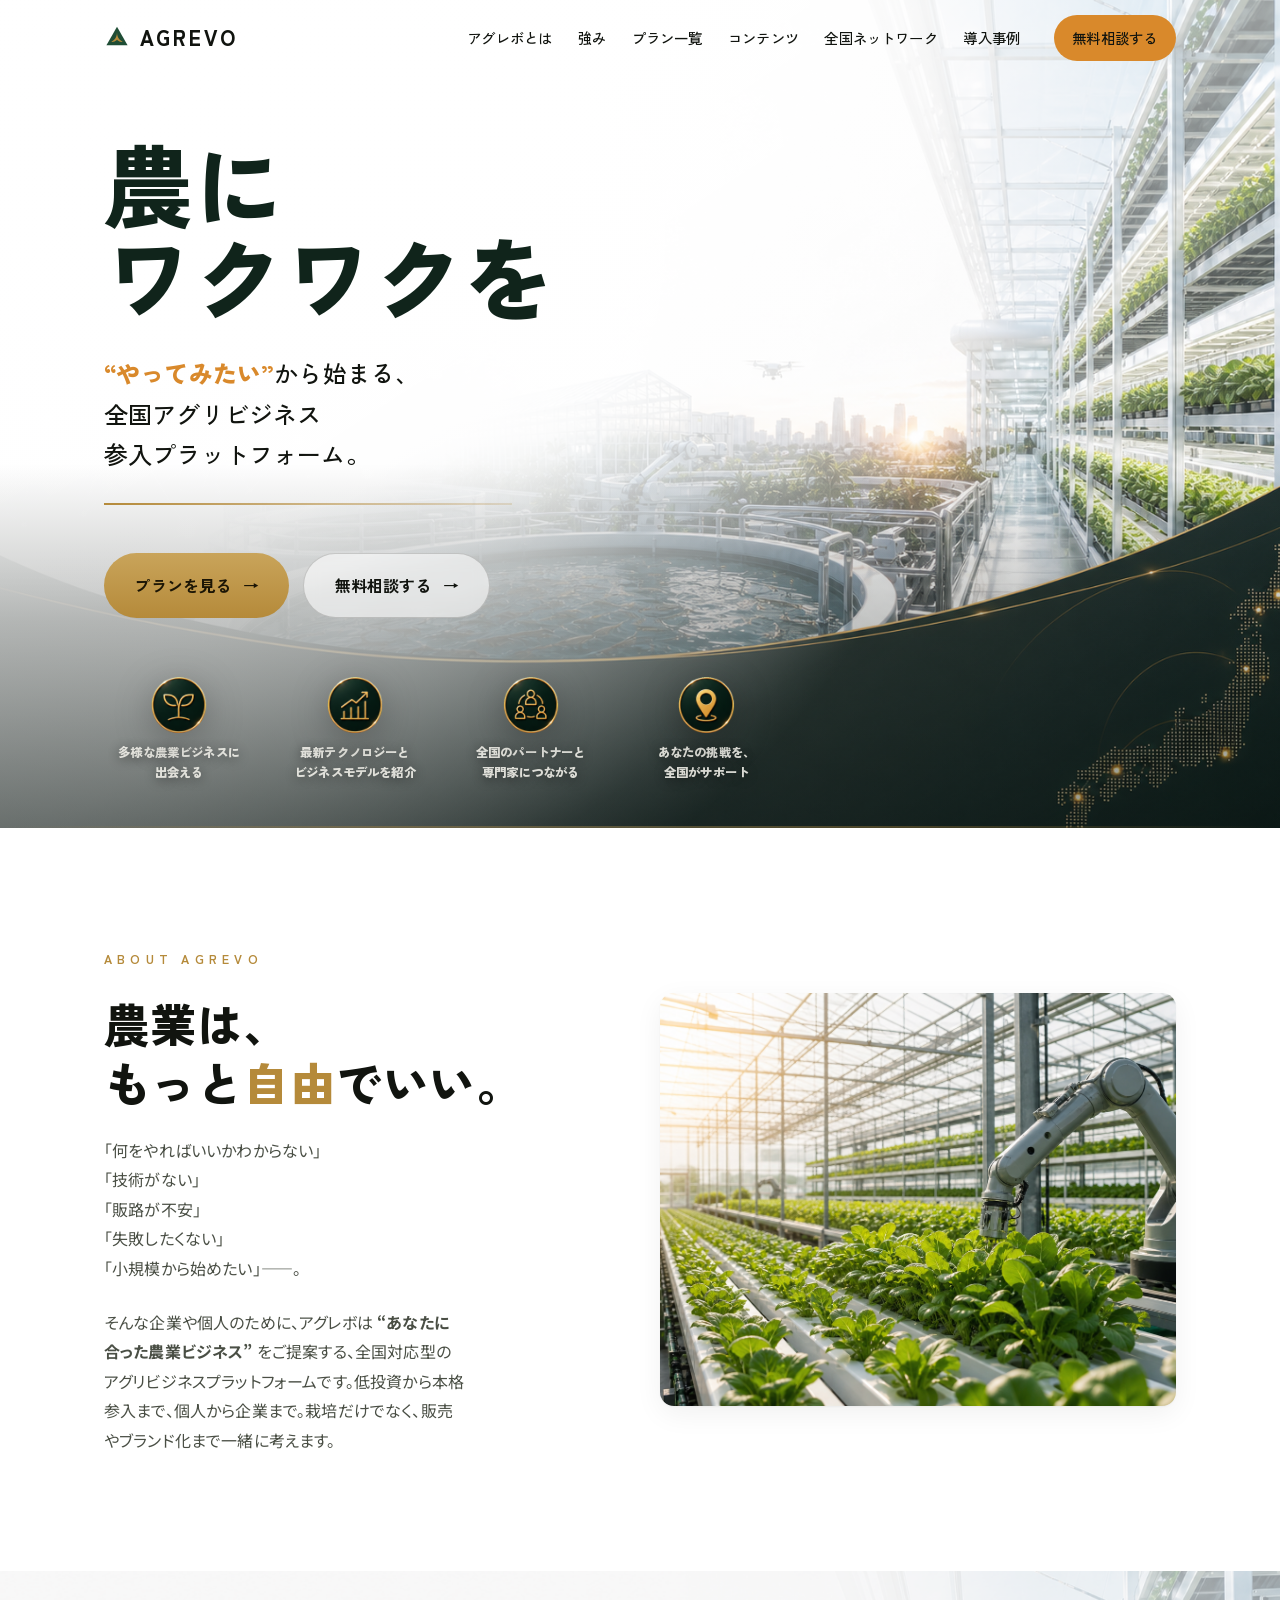
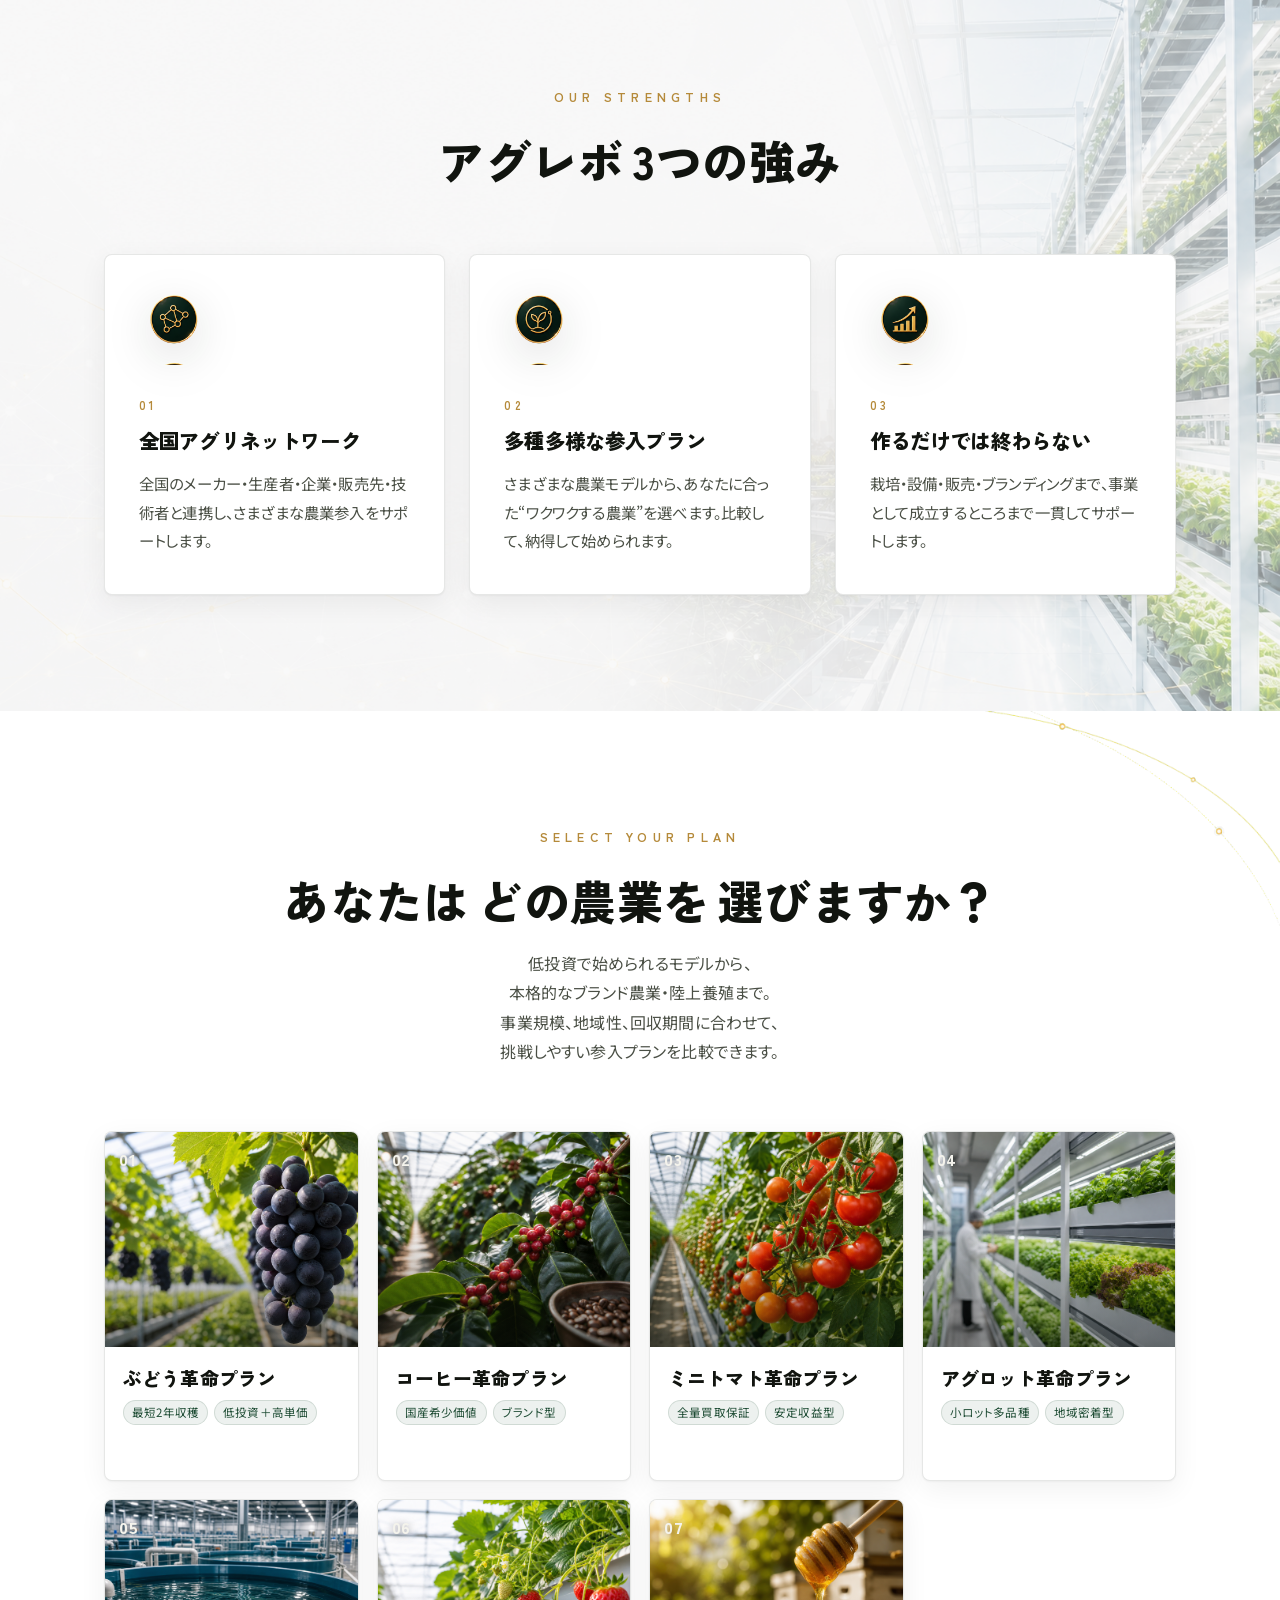
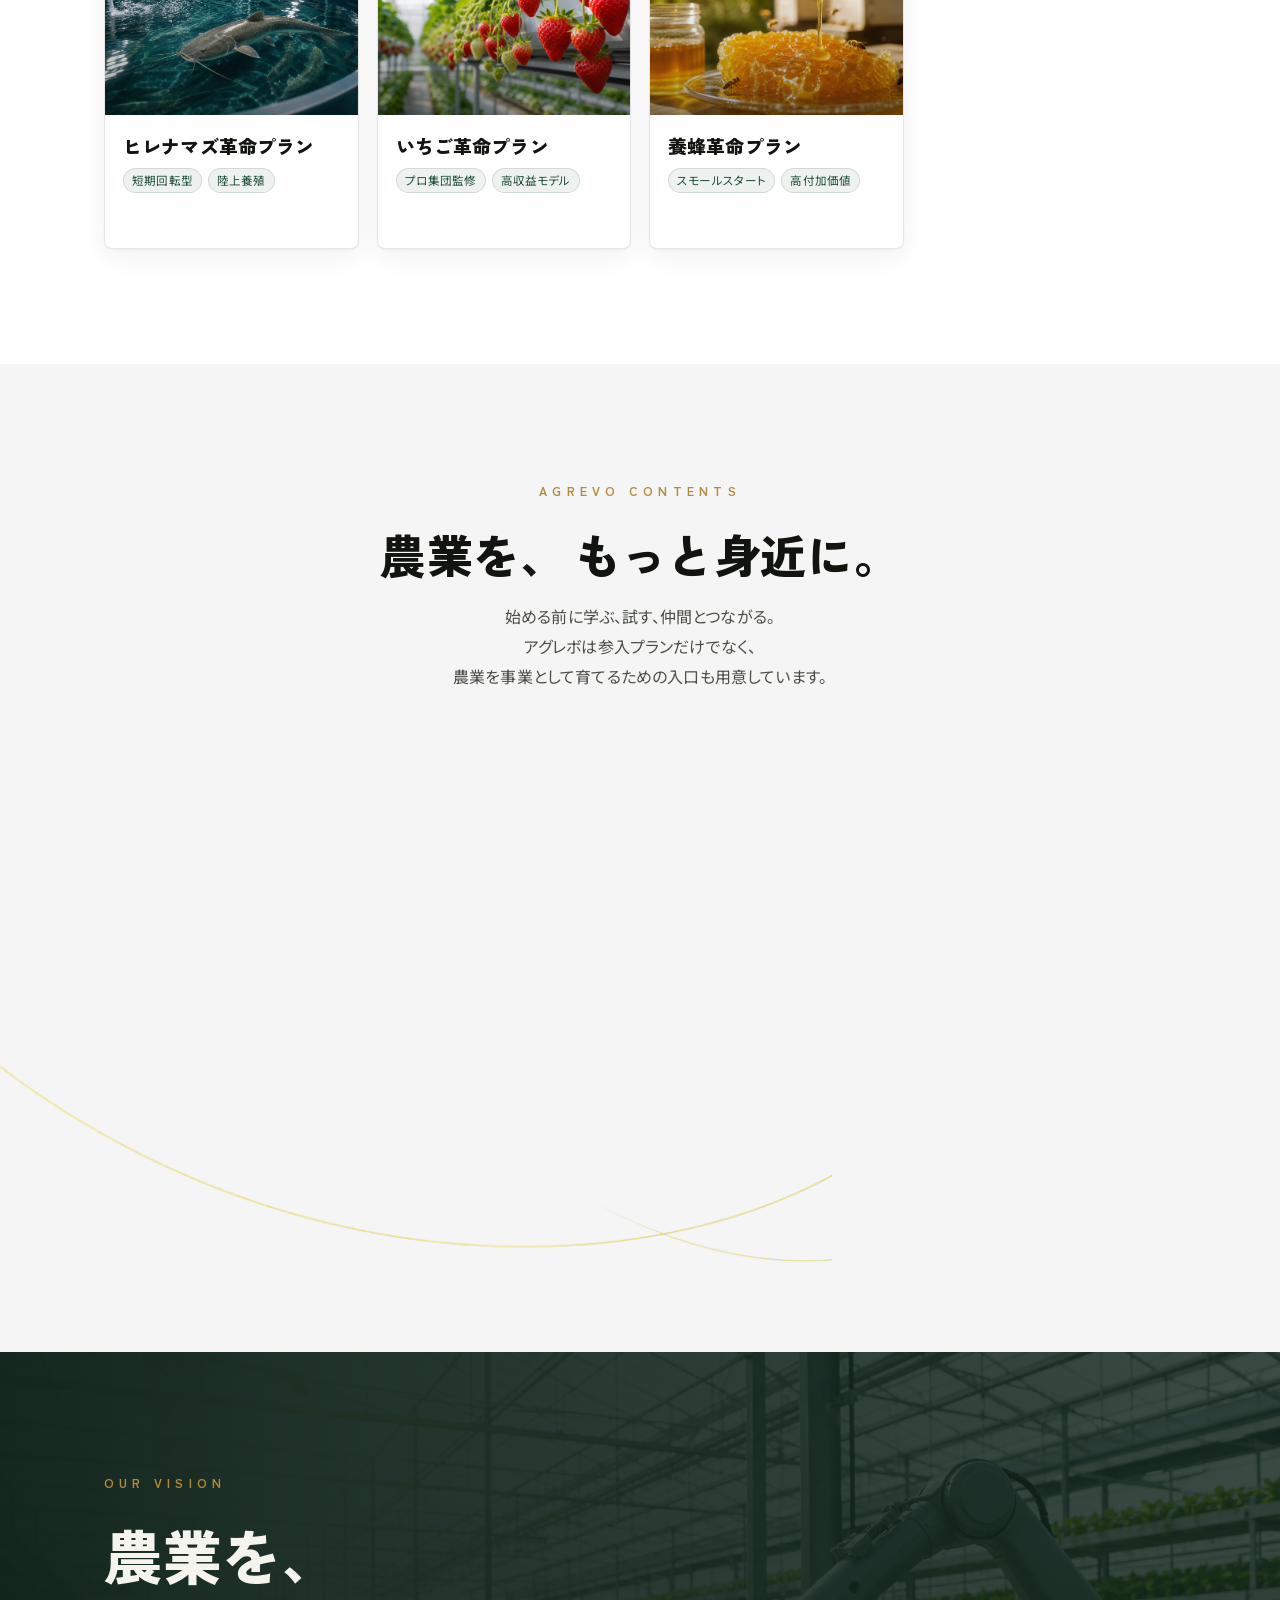
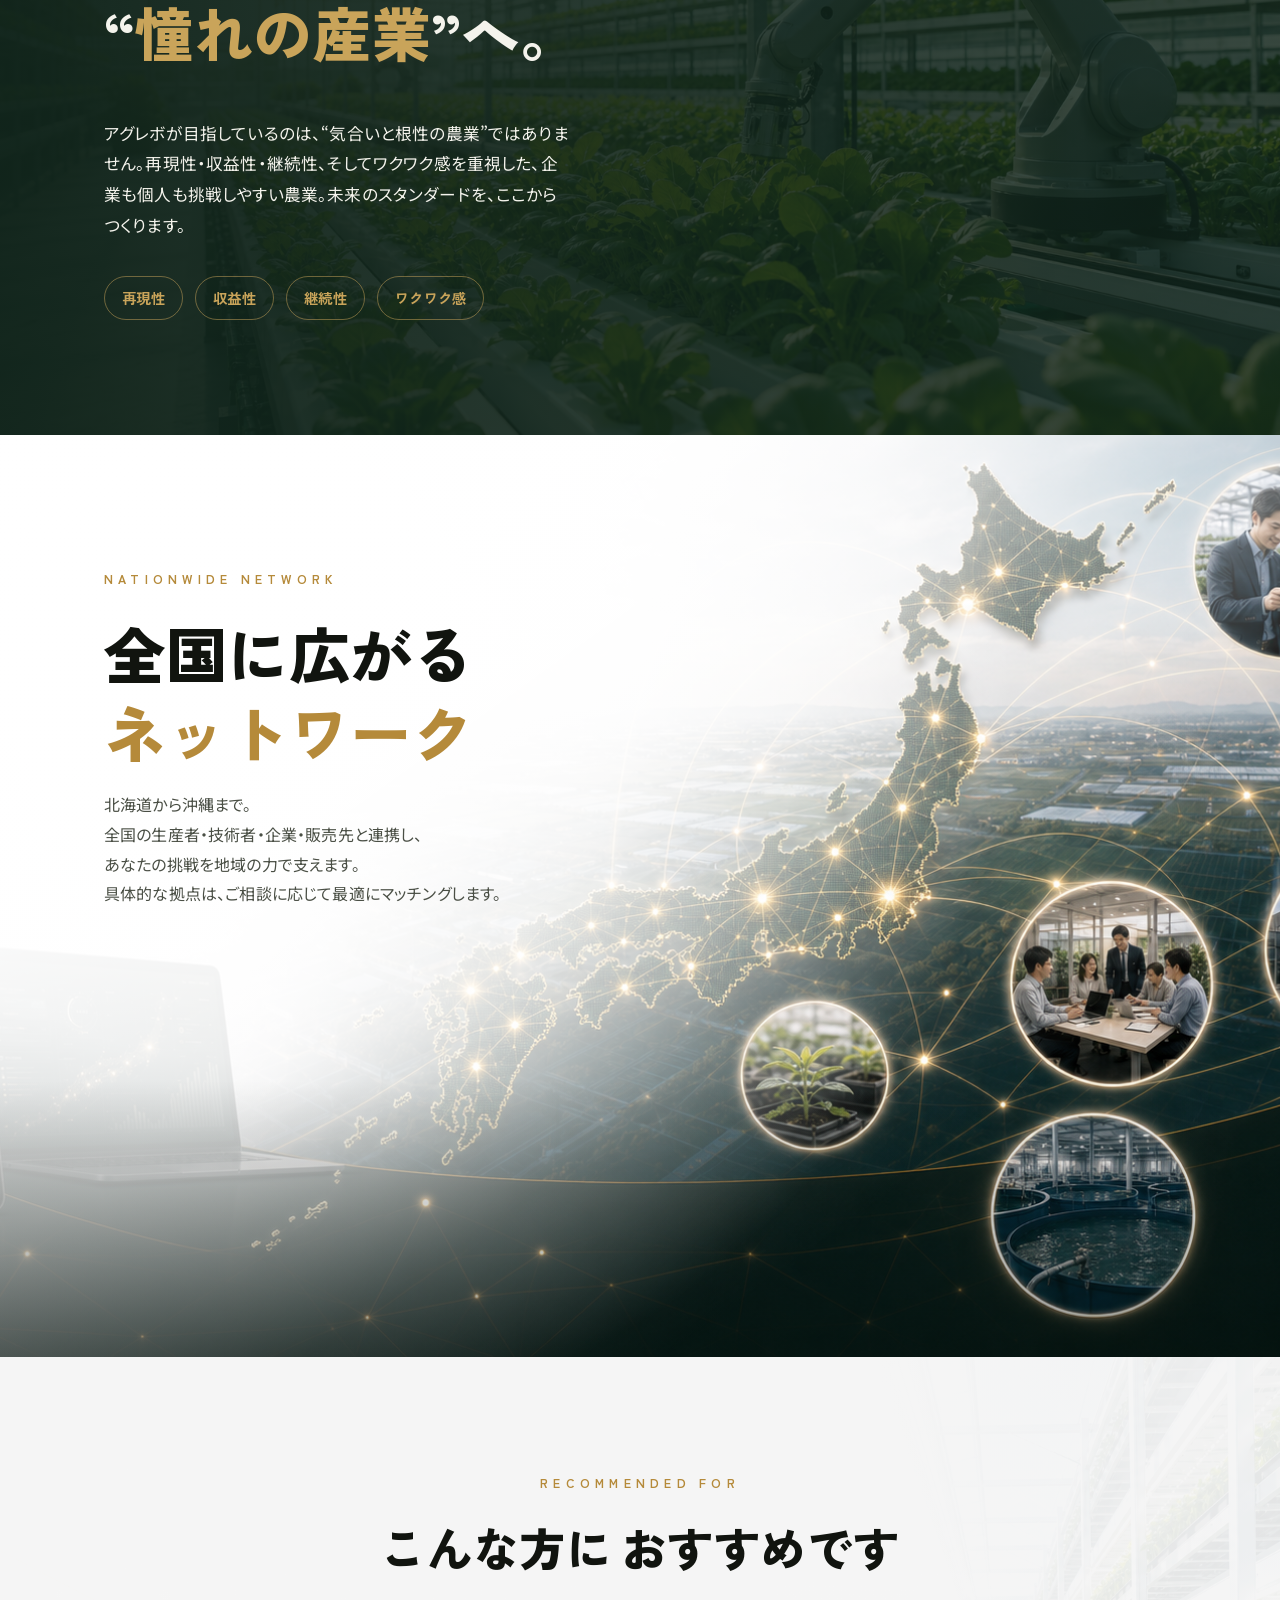
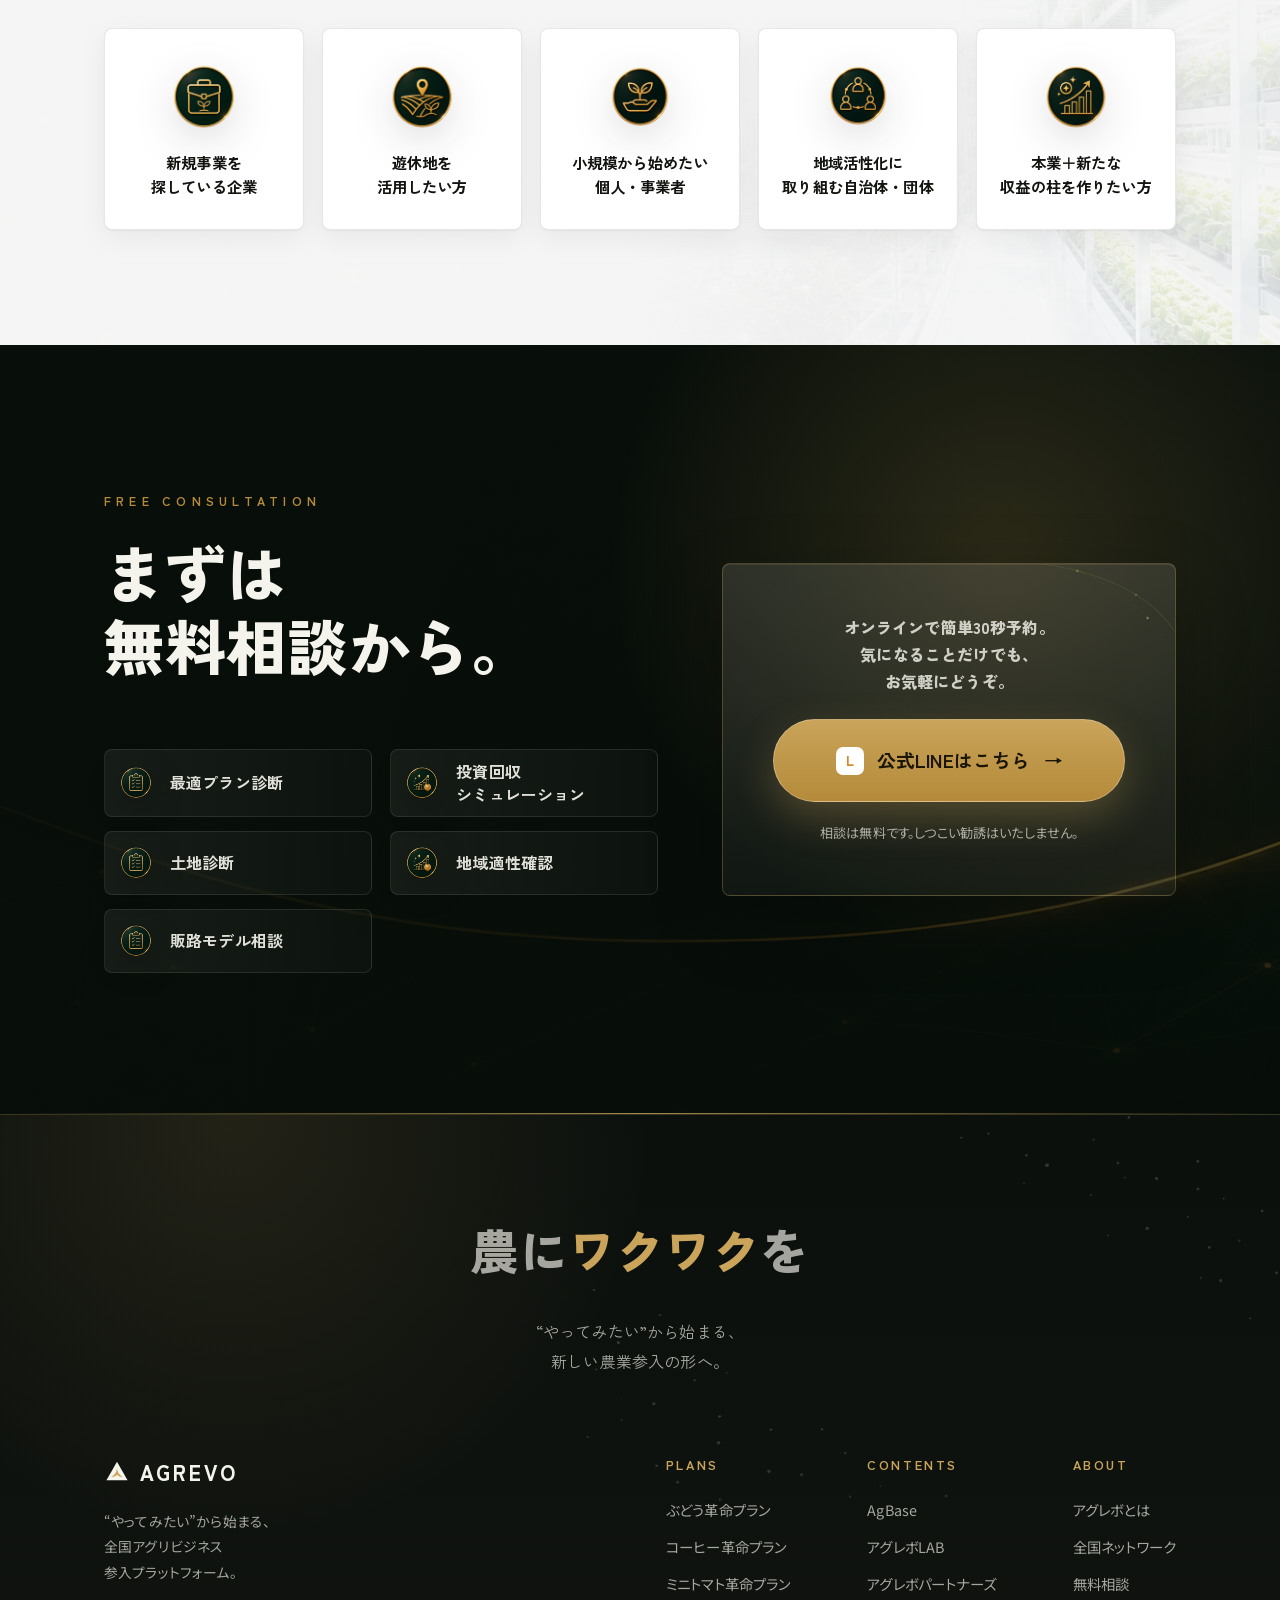
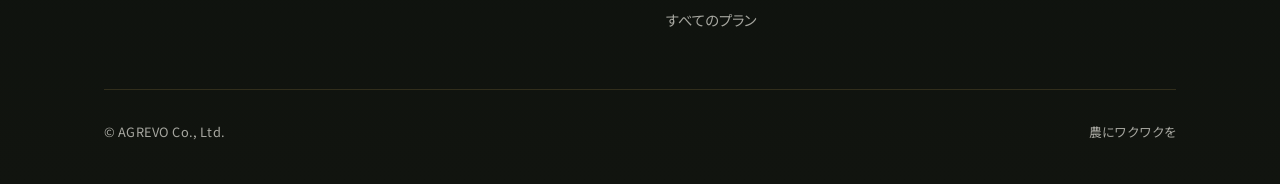
==== index.html @ 75722a87 "Deploy Agrevo portal to GitHub Pages" ====
<!DOCTYPE html>
<html lang="ja">
<head>
<meta charset="UTF-8" />
<meta name="viewport" content="width=device-width, initial-scale=1.0" />
<title>AGREVO ｜ 農にワクワクを — 全国アグリビジネス参入プラットフォーム</title>
<meta name="description" content="“やってみたい”から始まる、全国アグリビジネス参入プラットフォーム。低投資から本格参入まで、あなたに合った農業ビジネスを比較・相談できます。" />
<link rel="preconnect" href="https://fonts.googleapis.com" />
<link rel="preconnect" href="https://fonts.gstatic.com" crossorigin />
<link href="https://fonts.googleapis.com/css2?family=Noto+Sans+JP:wght@400;500;700;900&family=Zen+Kaku+Gothic+New:wght@400;500;700;900&display=swap" rel="stylesheet" />
<link rel="stylesheet" href="styles.css" />
</head>
<body>

<!-- ============ HEADER ============ -->
<header class="header on-hero" id="header">
  <div class="header__inner">
    <a class="logo" href="#top" aria-label="AGREVO ホーム">
      <svg class="logo__mark" viewBox="0 0 32 32" fill="none" aria-hidden="true">
        <path d="M16 2 L29 25 H3 Z" fill="#1F4D35"/>
        <path d="M16 9 C16 16 12 19 9 21 C13 21 16 18 16 18 C16 18 19 21 23 21 C20 19 16 16 16 9Z" fill="#B58A3A"/>
      </svg>
      <span class="logo__txt">AGREVO</span>
    </a>
    <nav class="nav" id="nav">
      <a href="#about">アグレボとは</a>
      <a href="#strengths">強み</a>
      <a href="#services">プラン一覧</a>
      <a href="#contents">コンテンツ</a>
      <a href="#network">全国ネットワーク</a>
      <a href="#recommend">導入事例</a>
      <a class="btn btn--orange btn--sm header__cta" href="#cta">無料相談する</a>
    </nav>
    <button class="nav-toggle" id="navToggle" aria-label="メニュー">
      <span></span><span></span><span></span>
    </button>
  </div>
</header>

<main id="top">

<!-- ============ HERO ============ -->
<section class="hero" data-screen-label="Hero">
  <div class="hero__bg">
    <img src="assets/hero-premium-bg-v1.png" alt="未来の農業プラットフォーム" />
  </div>
  <div class="hero__inner">
    <div class="hero__content">
      <h1>農に<br /><span class="gold">ワクワク</span>を</h1>
      <p class="hero__lead"><span class="em">“やってみたい”</span>から始まる、<br /><span class="nowrap">全国アグリビジネス</span><br /><span class="nowrap">参入プラットフォーム。</span></p>
      <div class="hero__cta">
        <a class="btn btn--gold" href="#services">プランを見る <span class="arr">→</span></a>
        <a class="btn btn--ghost-light" href="#cta">無料相談する <span class="arr">→</span></a>
      </div>
    </div>
  </div>
  <div class="hero__features" aria-label="アグレボの特徴">
    <div class="hero-feature">
      <img class="hero-feature__icon" src="assets/hero-leaf-business.png" alt="" aria-hidden="true" />
      <span><span class="nowrap">多様な農業ビジネスに</span><br />出会える</span>
    </div>
    <div class="hero-feature">
      <img class="hero-feature__icon" src="assets/hero-tech-growth.png" alt="" aria-hidden="true" />
      <span><span class="nowrap">最新テクノロジーと</span><br /><span class="nowrap">ビジネスモデルを紹介</span></span>
    </div>
    <div class="hero-feature">
      <img class="hero-feature__icon" src="assets/hero-partner-network.png" alt="" aria-hidden="true" />
      <span><span class="nowrap">全国のパートナーと</span><br />専門家につながる</span>
    </div>
    <div class="hero-feature">
      <img class="hero-feature__icon" src="assets/hero-map-support.png" alt="" aria-hidden="true" />
      <span><span class="nowrap">あなたの挑戦を、</span><br />全国がサポート</span>
    </div>
  </div>
  <div class="hero__scroll"><span>SCROLL</span><span class="dot"></span></div>
  <div class="hero__rule"></div>
</section>

<!-- ============ ABOUT ============ -->
<section class="section about" id="about" data-screen-label="About">
  <div class="wrap about__grid">
    <div class="about__copy reveal">
      <span class="eyebrow">ABOUT AGREVO</span>
      <h2 class="section-title">農業は、<br /><span class="nowrap">もっと<span class="gold">自由</span>でいい。</span></h2>
      <p>「何をやればいいかわからない」<br />「技術がない」<br />「販路が不安」<br />「失敗したくない」<br />「小規模から始めたい」——。</p>
      <p>そんな企業や個人のために、アグレボは <strong>“あなたに合った農業ビジネス”</strong> をご提案する、全国対応型のアグリビジネスプラットフォームです。低投資から本格参入まで、個人から企業まで。栽培だけでなく、販売やブランド化まで一緒に考えます。</p>
    </div>
    <div class="about__media reveal">
      <img src="assets/about-smart-farm.png" alt="スマート農業の現場" />
    </div>
  </div>
</section>

<!-- ============ STRENGTHS ============ -->
<section class="section strengths" id="strengths" data-screen-label="Strengths">
  <div class="wrap">
    <span class="eyebrow eyebrow--center">OUR STRENGTHS</span>
    <h2 class="section-title section-title--center"><span class="nowrap">アグレボ</span><span class="nowrap">3つの強み</span></h2>
    <div class="cards-3">
      <article class="scard reveal">
        <img class="scard__icon" src="assets/strength-network.png" alt="" aria-hidden="true" />
        <span class="scard__num">01</span>
        <h3>全国アグリネットワーク</h3>
        <p>全国のメーカー・生産者・企業・販売先・技術者と連携し、さまざまな農業参入をサポートします。</p>
      </article>
      <article class="scard reveal">
        <img class="scard__icon" src="assets/strength-plan-selection.png" alt="" aria-hidden="true" />
        <span class="scard__num">02</span>
        <h3>多種多様な参入プラン</h3>
        <p>さまざまな農業モデルから、あなたに合った“ワクワクする農業”を選べます。比較して、納得して始められます。</p>
      </article>
      <article class="scard reveal">
        <img class="scard__icon" src="assets/strength-growth-support.png" alt="" aria-hidden="true" />
        <span class="scard__num">03</span>
        <h3>作るだけでは終わらない</h3>
        <p>栽培・設備・販売・ブランディングまで、事業として成立するところまで一貫してサポートします。</p>
      </article>
    </div>
  </div>
</section>

<!-- ============ SERVICES ============ -->
<section class="section services" id="services" data-screen-label="Services">
  <div class="wrap">
    <div class="services__head">
      <span class="eyebrow eyebrow--center">SELECT YOUR PLAN</span>
      <h2 class="section-title section-title--center"><span class="nowrap">あなたは</span><span class="nowrap">どの農業を</span><span class="nowrap">選びますか？</span></h2>
      <p class="section-lead section-lead--center">低投資で始められるモデルから、<br class="pc-br" />本格的なブランド農業・陸上養殖まで。<br />事業規模、地域性、回収期間に合わせて、<br class="pc-br" />挑戦しやすい参入プランを比較できます。</p>
    </div>
    <div class="svc-rail" id="svcRail">
      <article class="svc reveal">
        <div class="svc__media"><span class="svc__no">01</span><img src="assets/service-grape.png" alt="ぶどう革命プラン" /></div>
        <div class="svc__body">
          <h3 class="svc__title">ぶどう革命プラン</h3>
          <div class="svc__tags"><span class="svc__tag">最短2年収穫</span><span class="svc__tag">低投資＋高単価</span></div>
          <span class="svc__more">詳しくはこちら →</span>
        </div>
      </article>
      <article class="svc reveal">
        <div class="svc__media"><span class="svc__no">02</span><img src="assets/service-coffee.png" alt="コーヒー革命プラン" /></div>
        <div class="svc__body">
          <h3 class="svc__title">コーヒー革命プラン</h3>
          <div class="svc__tags"><span class="svc__tag">国産希少価値</span><span class="svc__tag">ブランド型</span></div>
          <span class="svc__more">詳しくはこちら →</span>
        </div>
      </article>
      <article class="svc reveal">
        <div class="svc__media"><span class="svc__no">03</span><img src="assets/service-mini-tomato.png" alt="ミニトマト革命プラン" /></div>
        <div class="svc__body">
          <h3 class="svc__title">ミニトマト革命プラン</h3>
          <div class="svc__tags"><span class="svc__tag">全量買取保証</span><span class="svc__tag">安定収益型</span></div>
          <span class="svc__more">詳しくはこちら →</span>
        </div>
      </article>
      <article class="svc reveal">
        <div class="svc__media"><span class="svc__no">04</span><img src="assets/service-aglot.png" alt="アグロット革命プラン" /></div>
        <div class="svc__body">
          <h3 class="svc__title">アグロット革命プラン</h3>
          <div class="svc__tags"><span class="svc__tag">小ロット多品種</span><span class="svc__tag">地域密着型</span></div>
          <span class="svc__more">詳しくはこちら →</span>
        </div>
      </article>
      <article class="svc reveal">
        <div class="svc__media"><span class="svc__no">05</span><img src="assets/service-hirenamazu.png" alt="ヒレナマズ革命プラン" /></div>
        <div class="svc__body">
          <h3 class="svc__title">ヒレナマズ革命プラン</h3>
          <div class="svc__tags"><span class="svc__tag">短期回転型</span><span class="svc__tag">陸上養殖</span></div>
          <span class="svc__more">詳しくはこちら →</span>
        </div>
      </article>
      <article class="svc reveal">
        <div class="svc__media"><span class="svc__no">06</span><img src="assets/service-strawberry.png" alt="いちご革命プラン" /></div>
        <div class="svc__body">
          <h3 class="svc__title">いちご革命プラン</h3>
          <div class="svc__tags"><span class="svc__tag">プロ集団監修</span><span class="svc__tag">高収益モデル</span></div>
          <span class="svc__more">詳しくはこちら →</span>
        </div>
      </article>
      <article class="svc reveal">
        <div class="svc__media"><span class="svc__no">07</span><img src="assets/service-honey.png" alt="養蜂革命プラン" /></div>
        <div class="svc__body">
          <h3 class="svc__title">養蜂革命プラン</h3>
          <div class="svc__tags"><span class="svc__tag">スモールスタート</span><span class="svc__tag">高付加価値</span></div>
          <span class="svc__more">詳しくはこちら →</span>
        </div>
      </article>
    </div>
  </div>
</section>

<!-- ============ CONTENTS ============ -->
<section class="section contents" id="contents" data-screen-label="Contents">
  <div class="wrap">
    <span class="eyebrow eyebrow--center">AGREVO CONTENTS</span>
    <h2 class="section-title section-title--center"><span class="nowrap">農業を、</span><span class="nowrap">もっと身近に。</span></h2>
    <p class="section-lead section-lead--center">始める前に学ぶ、試す、仲間とつながる。<br />アグレボは参入プランだけでなく、<br class="pc-br" />農業を事業として育てるための入口も用意しています。</p>
    <div class="cards-3 contents__grid">
      <article class="ccard reveal">
        <div class="ccard__media"><img src="assets/content-agbase.png" alt="AgBase" /></div>
        <div class="ccard__body">
          <span class="ccard__name">AgBase</span>
          <span class="ccard__copy">「ちょうどいいプロ仕様」</span>
          <p>家庭菜園〜セミプロまで。今までになかった、暮らしになじむミニハウスシリーズです。</p>
          <a class="ccard__more" href="#">詳しく見る <span class="arr">→</span></a>
        </div>
      </article>
      <article class="ccard reveal">
        <div class="ccard__media"><img src="assets/content-lab.png" alt="アグレボLAB" /></div>
        <div class="ccard__body">
          <span class="ccard__name">アグレボLAB</span>
          <span class="ccard__copy">「一人で始めない農業へ。」</span>
          <p>経営者・農家・異業種がつながる、全国型のアグリコミュニティ。学び合い、共に挑戦します。</p>
          <a class="ccard__more" href="#">詳しく見る <span class="arr">→</span></a>
        </div>
      </article>
      <article class="ccard reveal">
        <div class="ccard__media"><img src="assets/content-partners.png" alt="アグレボパートナーズ" /></div>
        <div class="ccard__body">
          <span class="ccard__name">アグレボパートナーズ</span>
          <span class="ccard__copy">「農業の未来を、<br />一緒に創る仲間募集。」</span>
          <p>思想に共感し、共創する企業・メーカー・資材業者のパートナーネットワーク。</p>
          <a class="ccard__more" href="#">詳しく見る <span class="arr">→</span></a>
        </div>
      </article>
    </div>
  </div>
</section>

<!-- ============ VISION ============ -->
<section class="section vision" id="vision" data-screen-label="Vision">
  <div class="vision__bg"><img src="assets/about-smart-farm.png" alt="" aria-hidden="true" /></div>
<div class="wrap vision__inner">
    <span class="eyebrow">OUR VISION</span>
    <h2 class="vision__title">農業を、<br /><span class="nowrap">“<span class="gold">憧れの産業</span>”へ。</span></h2>
    <p class="vision__body">アグレボが目指しているのは、“気合いと根性の農業”ではありません。再現性・収益性・継続性、そしてワクワク感を重視した、企業も個人も挑戦しやすい農業。未来のスタンダードを、ここからつくります。</p>
    <div class="vision__pills">
      <span class="vision__pill">再現性</span>
      <span class="vision__pill">収益性</span>
      <span class="vision__pill">継続性</span>
      <span class="vision__pill">ワクワク感</span>
    </div>
  </div>
</section>

<!-- ============ NETWORK ============ -->
<section class="section network" id="network" data-screen-label="Network">
  <div class="network__fullbg">
    <img src="assets/network-full-bleed-bg-v1.png" alt="" aria-hidden="true" />
  </div>
  <div class="wrap">
    <div class="network__head reveal">
      <span class="eyebrow">NATIONWIDE NETWORK</span>
      <h2 class="section-title">全国に広がる<br /><span class="gold">ネットワーク</span></h2>
      <p>北海道から沖縄まで。<br />全国の生産者・技術者・企業・販売先と連携し、<br />あなたの挑戦を地域の力で支えます。<br />具体的な拠点は、ご相談に応じて最適にマッチングします。</p>
    </div>
  </div>
</section>

<!-- ============ RECOMMENDED FOR ============ -->
<section class="section recommend" id="recommend" data-screen-label="Recommend">
  <div class="wrap">
    <span class="eyebrow eyebrow--center">RECOMMENDED FOR</span>
    <h2 class="section-title section-title--center"><span class="nowrap">こんな方に</span><span class="nowrap">おすすめです</span></h2>
    <div class="rec-grid">
      <article class="rcard reveal">
        <img class="rcard__ic" src="assets/recommend-new-business.png" alt="" aria-hidden="true" />
        <p>新規事業を<br />探している企業</p>
      </article>
      <article class="rcard reveal">
        <img class="rcard__ic" src="assets/recommend-land-use.png" alt="" aria-hidden="true" />
        <p>遊休地を<br />活用したい方</p>
      </article>
      <article class="rcard reveal">
        <img class="rcard__ic" src="assets/recommend-small-start.png" alt="" aria-hidden="true" />
        <p>小規模から始めたい<br />個人・事業者</p>
      </article>
      <article class="rcard reveal">
        <img class="rcard__ic" src="assets/recommend-regional-community.png" alt="" aria-hidden="true" />
        <p>地域活性化に<br /><span class="nowrap">取り組む自治体・団体</span></p>
      </article>
      <article class="rcard reveal">
        <img class="rcard__ic" src="assets/recommend-revenue-pillar.png" alt="" aria-hidden="true" />
        <p>本業＋新たな<br /><span class="nowrap">収益の柱を作りたい方</span></p>
      </article>
    </div>
  </div>
</section>

<!-- ============ FINAL CTA ============ -->
<section class="section cta" id="cta" data-screen-label="CTA">
  <div class="cta__bg"><img src="assets/dark-network-bg.png" alt="" aria-hidden="true" /></div>
  <div class="wrap cta__inner">
    <div class="reveal">
      <span class="eyebrow">FREE CONSULTATION</span>
      <h2 class="cta__title">まずは<br /><span class="nowrap">無料相談から。</span></h2>
      <ul class="cta__list">
        <li><img class="cta__icon" src="assets/cta-plan-diagnosis.png" alt="" aria-hidden="true" />最適プラン診断</li>
        <li><img class="cta__icon" src="assets/cta-roi-simulation.png" alt="" aria-hidden="true" /><span>投資回収<br /><span class="nowrap">シミュレーション</span></span></li>
        <li><img class="cta__icon" src="assets/cta-plan-diagnosis.png" alt="" aria-hidden="true" />土地診断</li>
        <li><img class="cta__icon" src="assets/cta-roi-simulation.png" alt="" aria-hidden="true" />地域適性確認</li>
        <li><img class="cta__icon" src="assets/cta-plan-diagnosis.png" alt="" aria-hidden="true" />販路モデル相談</li>
      </ul>
    </div>
    <div class="cta__panel reveal">
      <p class="kicker">オンラインで<br class="sp-br" />簡単30秒予約。<br />気になることだけでも、<br />お気軽にどうぞ。</p>
      <a class="btn btn--gold line-btn" href="#"><span class="line-ic">L</span>公式LINEはこちら <span class="arr">→</span></a>
      <p class="cta__note">相談は無料です。しつこい勧誘はいたしません。</p>
    </div>
  </div>
</section>

</main>

<!-- ============ FOOTER ============ -->
<footer class="footer" data-screen-label="Footer">
  <div class="wrap">
    <div class="footer__msg">
      <p class="lg">農に<span class="gold">ワクワク</span>を</p>
      <p>“やってみたい”から始まる、<br />新しい農業参入の形へ。</p>
    </div>
    <div class="footer__grid">
      <div class="footer__brand">
        <a class="logo" href="#top">
          <svg class="logo__mark" viewBox="0 0 32 32" fill="none" aria-hidden="true">
            <path d="M16 2 L29 25 H3 Z" fill="#1F4D35"/>
            <path d="M16 9 C16 16 12 19 9 21 C13 21 16 18 16 18 C16 18 19 21 23 21 C20 19 16 16 16 9Z" fill="#B58A3A"/>
          </svg>
          <span class="logo__txt">AGREVO</span>
        </a>
        <p>“やってみたい”から始まる、<br />全国アグリビジネス<br />参入プラットフォーム。</p>
      </div>
      <div class="footer__cols">
        <div class="fcol">
          <h4>PLANS</h4>
          <a href="#services">ぶどう革命プラン</a>
          <a href="#services">コーヒー革命プラン</a>
          <a href="#services">ミニトマト革命プラン</a>
          <a href="#services">すべてのプラン</a>
        </div>
        <div class="fcol">
          <h4>CONTENTS</h4>
          <a href="#contents">AgBase</a>
          <a href="#contents">アグレボLAB</a>
          <a href="#contents">アグレボパートナーズ</a>
        </div>
        <div class="fcol">
          <h4>ABOUT</h4>
          <a href="#about">アグレボとは</a>
          <a href="#network">全国ネットワーク</a>
          <a href="#cta">無料相談</a>
        </div>
      </div>
    </div>
    <div class="footer__bottom">
      <span>© AGREVO Co., Ltd.</span>
      <span>農にワクワクを</span>
    </div>
  </div>
</footer>

<script>
  // Header state: solid on scroll, transparent over hero
  const header = document.getElementById('header');
  const hero = document.querySelector('.hero');
  const onScroll = () => {
    const scrolled = window.scrollY > 24;
    header.classList.toggle('scrolled', scrolled);
    const heroBottom = hero.offsetHeight - 90;
    header.classList.toggle('on-hero', window.scrollY < heroBottom);
  };
  window.addEventListener('scroll', onScroll, { passive: true });
  onScroll();

  // Mobile nav
  const toggle = document.getElementById('navToggle');
  const nav = document.getElementById('nav');
  toggle.addEventListener('click', () => {
    const open = nav.classList.toggle('open');
    toggle.classList.toggle('open', open);
  });
  nav.querySelectorAll('a').forEach(a => a.addEventListener('click', () => {
    nav.classList.remove('open'); toggle.classList.remove('open');
  }));

  // Scroll reveal
  const io = new IntersectionObserver((entries) => {
    entries.forEach((e, i) => {
      if (e.isIntersecting) { e.target.classList.add('in'); io.unobserve(e.target); }
    });
  }, { threshold: 0.12, rootMargin: '0px 0px -40px 0px' });
  document.querySelectorAll('.reveal').forEach((el, i) => {
    el.style.transitionDelay = (Math.min(i % 5, 4) * 0.07) + 's';
    io.observe(el);
  });
</script>
</body>
</html>
---- styles.css ----
/* =========================================================
   AGREVO PORTAL — Design System
   Parent design for 7 service LPs.
   Tokens are CSS variables so child LPs can re-theme.
   ========================================================= */

:root {
  /* --- Base palette --- */
  --warm-white: #FFFFFF;
  --warm-white-2: #F5F5F5;
  --near-black: #11140F;
  --deep-green: #10241B;
  --forest-green: #1F4D35;
  --gold: #B58A3A;
  --gold-soft: #C9A45A;
  --orange: #D9892B;

  /* --- Semantic --- */
  --bg: var(--warm-white);
  --bg-alt: var(--warm-white-2);
  --ink: var(--near-black);
  --ink-soft: #4A4F45;
  --ink-faint: #7C8175;
  --line: rgba(17, 20, 15, 0.10);
  --line-soft: rgba(17, 20, 15, 0.06);
  --on-dark: #F4F3EC;
  --on-dark-soft: rgba(244, 243, 236, 0.66);

  /* --- Type --- */
  --font-jp: "Zen Kaku Gothic New", "Noto Sans JP", system-ui, sans-serif;
  --font-body: "Noto Sans JP", system-ui, sans-serif;
  --font-display: "Zen Kaku Gothic New", "Noto Sans JP", sans-serif;

  /* --- Spacing / shape --- */
  --radius: 8px;
  --radius-lg: 14px;
  --shadow-card: 0 1px 2px rgba(17,20,15,0.04), 0 8px 28px rgba(17,20,15,0.06);
  --shadow-hover: 0 2px 6px rgba(17,20,15,0.08), 0 22px 50px rgba(17,20,15,0.16);
  --maxw: 1200px;
  --gutter: clamp(20px, 5vw, 64px);
  --section-y: clamp(72px, 9vw, 132px);
}

* { box-sizing: border-box; margin: 0; padding: 0; }

html { scroll-behavior: smooth; -webkit-text-size-adjust: 100%; }

body {
  font-family: var(--font-body);
  color: var(--ink);
  background: var(--bg);
  line-height: 1.85;
  font-feature-settings: "palt" 1;
  letter-spacing: 0.01em;
  -webkit-font-smoothing: antialiased;
  overflow-x: hidden;
}

img { display: block; max-width: 100%; }
a { color: inherit; text-decoration: none; }
button { font-family: inherit; cursor: pointer; border: none; background: none; }
.nowrap { display: inline-block; white-space: nowrap; }
.sp-br { display: none; }
.pc-br { display: inline; }

/* --- Layout helpers --- */
.wrap { width: 100%; max-width: var(--maxw); margin: 0 auto; padding: 0 var(--gutter); }
.section { padding-block: var(--section-y); }

.eyebrow {
  font-family: var(--font-display);
  font-size: 0.78rem;
  letter-spacing: 0.42em;
  font-weight: 700;
  color: var(--gold);
  text-transform: uppercase;
  margin-bottom: 1.4rem;
  display: inline-block;
}
.eyebrow--center { display: block; text-align: center; }

.section-title {
  font-family: var(--font-display);
  font-weight: 900;
  letter-spacing: 0.01em;
  line-height: 1.28;
  font-size: clamp(1.9rem, 3.6vw, 3rem);
  text-wrap: balance;
}
.section-title .nowrap + .nowrap { margin-left: .18em; }
.section-title--center { text-align: center; }
.gold { color: var(--gold); }
.section-lead {
  color: var(--ink-soft);
  max-width: 58ch;
  margin-top: 1.15rem;
  font-size: 1rem;
  text-wrap: balance;
}
.section-lead--center {
  margin-inline: auto;
  text-align: center;
}

/* --- Buttons --- */
.btn {
  display: inline-flex;
  align-items: center;
  gap: 0.7em;
  font-family: var(--font-display);
  font-weight: 700;
  font-size: 1rem;
  padding: 1.05em 1.9em;
  border-radius: 999px;
  transition: transform .25s ease, box-shadow .25s ease, background .25s ease;
  white-space: nowrap;
}
.btn .arr { transition: transform .25s ease; }
.btn:hover .arr { transform: translateX(4px); }
.btn--primary { background: var(--deep-green); color: var(--on-dark); }
.btn--primary:hover { background: #16361f; transform: translateY(-2px); box-shadow: 0 14px 30px rgba(16,36,27,.28); }
.btn--gold {
  background: linear-gradient(180deg, var(--gold-soft), var(--gold));
  color: #1b1505;
}
.btn--gold:hover { transform: translateY(-2px); box-shadow: 0 14px 30px rgba(181,138,58,.42); }
.btn--orange { background: var(--orange); color: #fff; }
.btn--orange:hover { transform: translateY(-2px); box-shadow: 0 14px 30px rgba(217,137,43,.42); }
.btn--ghost-dark { border: 1px solid rgba(244,243,236,.3); color: var(--on-dark); }
.btn--ghost-dark:hover { background: rgba(244,243,236,.08); }
.btn--ghost-light { border: 1px solid rgba(17,20,15,.18); color: var(--ink); background: rgba(255,255,255,.58); backdrop-filter: blur(8px); }
.btn--ghost-light:hover { background: #fff; transform: translateY(-2px); box-shadow: 0 14px 30px rgba(17,20,15,.10); }
.btn--sm { padding: .7em 1.3em; font-size: .9rem; }

/* =========================================================
   HEADER
   ========================================================= */
.header {
  position: fixed; inset: 0 0 auto 0; z-index: 100;
  transition: background .3s ease, box-shadow .3s ease, border-color .3s ease;
  border-bottom: 1px solid transparent;
}
.header__inner {
  max-width: var(--maxw); margin: 0 auto; padding: 0 var(--gutter);
  height: 76px; display: flex; align-items: center; justify-content: space-between;
}
.header.scrolled {
  background: rgba(248,247,242,.86);
  backdrop-filter: saturate(140%) blur(14px);
  border-bottom-color: var(--line);
}
.logo { display: flex; align-items: center; gap: .62em; }
.logo__mark { width: 26px; height: 26px; }
.logo__txt {
  font-family: var(--font-display); font-weight: 900;
  font-size: 1.32rem; letter-spacing: .14em; color: var(--ink);
}
.header.on-hero:not(.scrolled) .logo__txt,
.header.on-hero:not(.scrolled) .nav a { color: var(--ink); }
.header.on-hero:not(.scrolled) .nav a:hover { color: var(--forest-green); }

.nav { display: flex; align-items: center; gap: clamp(14px, 2vw, 30px); }
.nav a {
  font-family: var(--font-display); font-size: .9rem; font-weight: 500;
  color: var(--ink-soft); transition: color .2s ease; position: relative;
}
.nav a::after {
  content: ""; position: absolute; left: 0; bottom: -6px; height: 2px; width: 0;
  background: var(--gold); transition: width .25s ease;
}
.nav a:hover { color: var(--ink); }
.nav a:hover::after { width: 100%; }
.header__cta { margin-left: 8px; }
.nav-toggle { display: none; }

/* =========================================================
   HERO
   ========================================================= */
.hero { position: relative; min-height: 92vh; display: flex; align-items: center; color: var(--ink); overflow: hidden; background: #fff; }
.hero__bg { position: absolute; inset: 0; z-index: 0; }
.hero__bg img { width: 100%; height: 100%; object-fit: cover; }
.hero__bg::after {
  content: ""; position: absolute; inset: 0;
  background:
    linear-gradient(0deg, rgba(8,14,9,.42) 0%, rgba(8,14,9,.24) 25%, rgba(8,14,9,0) 44%),
    linear-gradient(to bottom right, rgba(255,255,255,.98) 0%, rgba(255,255,255,.94) 28%, rgba(255,255,255,.54) 52%, rgba(255,255,255,.10) 72%, rgba(255,255,255,0) 100%),
    radial-gradient(circle at 18% 28%, rgba(255,255,255,.96) 0%, rgba(255,255,255,.72) 32%, rgba(255,255,255,0) 62%);
}
.hero__inner { position: relative; z-index: 2; max-width: var(--maxw); margin: 0 auto; padding: 0 var(--gutter); width: 100%; }
.hero__content { max-width: 660px; padding-top: 34px; transform: translateY(-6vh); }
.hero h1 {
  font-family: var(--font-display); font-weight: 900;
  font-size: clamp(3.1rem, 7vw, 5.8rem); line-height: 1.04; letter-spacing: 0;
  margin-bottom: .34em; color: var(--deep-green);
}
.hero h1 .gold { color: var(--deep-green); }
.hero__lead {
  font-family: var(--font-display); font-weight: 500;
  font-size: clamp(1.05rem, 1.9vw, 1.5rem); line-height: 1.7;
  color: var(--ink); max-width: 34ch; margin-bottom: 2em; position: relative;
  text-wrap: balance;
}
.hero__lead::after {
  content: "";
  display: block;
  width: min(100%, 420px);
  height: 2px;
  margin-top: 1.15em;
  background: linear-gradient(90deg, var(--gold), rgba(181,138,58,.2));
}
.hero__lead .em { color: var(--orange); font-weight: 900; }
.hero__cta { display: flex; gap: 14px; flex-wrap: wrap; }
.hero__scroll {
  position: absolute; left: 50%; bottom: 18px; transform: translateX(-50%); z-index: 3;
  display: none; flex-direction: column; align-items: center; gap: 8px;
  font-size: .66rem; letter-spacing: .3em; color: rgba(244,243,236,.48);
}
.hero__scroll .dot { width: 1px; height: 42px; background: linear-gradient(var(--gold-soft), transparent); }

.hero__features {
  position: absolute;
  left: max(var(--gutter), calc((100vw - var(--maxw)) / 2 + var(--gutter)));
  right: calc(38vw + 12px);
  bottom: clamp(28px, 5vh, 54px);
  z-index: 3;
  display: grid;
  grid-template-columns: repeat(4, minmax(104px, 1fr));
  gap: clamp(14px, 2vw, 28px);
  color: rgba(244,243,236,.88);
}
.hero-feature {
  min-width: 0;
  display: grid;
  justify-items: center;
  gap: 10px;
  text-align: center;
  font-family: var(--font-display);
  font-weight: 800;
  font-size: clamp(.78rem, .9vw, .92rem);
  line-height: 1.6;
  text-shadow: 0 2px 12px rgba(0,0,0,.48);
  text-wrap: balance;
}
.hero-feature__icon {
  width: clamp(44px, 4.4vw, 62px);
  aspect-ratio: 1;
  object-fit: contain;
  filter: drop-shadow(0 8px 18px rgba(0,0,0,.26));
}

/* gold hairline that bleeds across the hero base */
.hero__rule { position: absolute; left: 0; right: 0; bottom: 0; height: 2px; z-index: 3;
  background: linear-gradient(90deg, transparent, var(--gold) 30%, var(--gold-soft) 50%, var(--gold) 70%, transparent); opacity: .34; }



/* =========================================================
   ABOUT (left text / right photo)
   ========================================================= */
.about__grid {
  display: grid; grid-template-columns: 1fr 1.05fr; gap: clamp(36px, 5vw, 80px); align-items: center;
}
.about__copy p { color: var(--ink-soft); margin-top: 1.5em; max-width: 40ch; }
.about__copy .section-title { margin-bottom: .2em; }
.about__media { position: relative; }
.about__media img { width: 100%; aspect-ratio: 4/3.2; object-fit: cover; border-radius: var(--radius-lg); box-shadow: var(--shadow-card); }
.about__play {
  position: absolute; right: 22px; bottom: 22px; width: 64px; height: 64px; border-radius: 50%;
  background: rgba(16,36,27,.78); backdrop-filter: blur(6px); display: grid; place-items: center;
  border: 1px solid rgba(244,243,236,.25); transition: transform .25s ease, background .25s ease;
}
.about__play:hover { transform: scale(1.08); background: var(--forest-green); }
.about__play svg { margin-left: 3px; }

/* =========================================================
   STRENGTHS (3 cards)
   ========================================================= */
.strengths { background: var(--bg-alt); position: relative; overflow: hidden; }

/* 半透明の温室背景を右側に敷く */
.strengths::before {
  content: "";
  position: absolute;
  inset: 0;
  background: url('assets/hero-white-greenhouse-layer-v1.png') right center / cover no-repeat;
  opacity: 0.45;
  pointer-events: none;
  z-index: 0;
}
.strengths .wrap { position: relative; z-index: 1; }
.cards-3 { display: grid; grid-template-columns: repeat(3, 1fr); gap: 24px; margin-top: clamp(40px, 5vw, 64px); }
.scard {
  background: #fff; border: 1px solid var(--line); border-radius: var(--radius);
  padding: 40px 34px; box-shadow: var(--shadow-card); transition: transform .3s ease, box-shadow .3s ease;
}
.scard:hover { transform: translateY(-4px); box-shadow: var(--shadow-hover); }
.scard__icon { width: 70px; height: 70px; object-fit: contain; margin-bottom: 24px; filter: drop-shadow(0 12px 22px rgba(17,20,15,.14)); }
.scard__num { font-family: var(--font-display); font-size: .72rem; letter-spacing: .3em; color: var(--gold); font-weight: 700; }
.scard h3 { font-family: var(--font-display); font-weight: 900; font-size: 1.28rem; margin: .35em 0 .7em; line-height: 1.4; }
.scard p { color: var(--ink-soft); font-size: .96rem; }

/* =========================================================
   SERVICES (Netflix-style 7 cards)
   ========================================================= */
.services { background: var(--bg); position: relative; overflow: hidden; }
.services::after {
  content: "";
  position: absolute;
  top: 0; right: 0;
  width: 55%; height: 60%;
  background: url('assets/gold-flow-corner-upper-right.png') top right / contain no-repeat;
  pointer-events: none;
  z-index: 0;
  opacity: 0.85;
}
.services .wrap,
.services .services__head { position: relative; z-index: 1; }
.services__head { text-align: center; margin-bottom: clamp(44px, 5vw, 66px); }
.svc-rail {
  display: grid;
  grid-template-columns: repeat(4, 1fr);
  gap: 18px;
}
.svc {
  scroll-snap-align: start; background: #fff; border: 1px solid var(--line);
  border-radius: var(--radius); overflow: hidden; box-shadow: var(--shadow-card);
  transition: transform .35s cubic-bezier(.2,.7,.2,1), box-shadow .35s ease; cursor: pointer;
  display: flex; flex-direction: column;
}
.svc:hover { transform: translateY(-8px); box-shadow: var(--shadow-hover); }
.svc__media { position: relative; aspect-ratio: 4/3.4; overflow: hidden; }
.svc__media img { width: 100%; height: 100%; object-fit: cover; transition: transform .6s cubic-bezier(.2,.7,.2,1); }
.svc:hover .svc__media img { transform: scale(1.07); }
.svc__media::after { content:""; position:absolute; inset:0; background: linear-gradient(0deg, rgba(8,14,9,.42), transparent 55%); }
.svc__no {
  position: absolute; top: 12px; left: 14px; z-index: 2; font-family: var(--font-display);
  font-weight: 900; font-size: 1.05rem; color: var(--on-dark); letter-spacing: .04em;
  text-shadow: 0 1px 8px rgba(0,0,0,.4);
}
.svc__body { padding: 18px 18px 20px; display: flex; flex-direction: column; gap: 10px; flex: 1; }
.svc__title { font-family: var(--font-display); font-weight: 900; font-size: 1.18rem; line-height: 1.35; }
.svc__tags { display: flex; flex-wrap: wrap; gap: 6px; }
.svc__tag { font-size: .72rem; color: var(--forest-green); background: rgba(31,77,53,.08); border: 1px solid rgba(31,77,53,.14); padding: .28em .7em; border-radius: 999px; line-height: 1.4; }
.svc__more {
  margin-top: auto; display: inline-flex; align-items: center; gap: .5em;
  font-family: var(--font-display); font-weight: 700; font-size: .86rem; color: var(--gold);
  opacity: 0; transform: translateY(6px); transition: opacity .3s ease, transform .3s ease;
}
.svc:hover .svc__more { opacity: 1; transform: translateY(0); }
.services__foot { display: flex; justify-content: center; margin-top: clamp(34px, 4vw, 52px); }
.btn--outline { border: 1.5px solid var(--ink); color: var(--ink); }
.btn--outline:hover { background: var(--ink); color: var(--bg); transform: translateY(-2px); }

/* =========================================================
   CONTENTS (3 cards)
   ========================================================= */
.contents { background: var(--bg-alt); position: relative; overflow: hidden; }
.contents::before {
  content: "";
  position: absolute;
  bottom: 0; left: 0;
  width: 65%; height: 70%;
  background: url('assets/gold-flow-single-arc.png') bottom left / contain no-repeat;
  pointer-events: none;
  z-index: 0;
  opacity: 0.75;
}
.contents .wrap { position: relative; z-index: 1; }
.cards-3.contents__grid { margin-top: clamp(40px, 5vw, 60px); }
.ccard {
  background: #fff; border: 1px solid var(--line); border-radius: var(--radius); overflow: hidden;
  box-shadow: var(--shadow-card); transition: transform .3s ease, box-shadow .3s ease;
  display: flex; flex-direction: column;
}
.ccard:hover { transform: translateY(-5px); box-shadow: var(--shadow-hover); }
.ccard__media { aspect-ratio: 16/10; overflow: hidden; }
.ccard__media img { width: 100%; height: 100%; object-fit: cover; transition: transform .6s ease; }
.ccard:hover .ccard__media img { transform: scale(1.06); }
.ccard__body { padding: 26px 28px 30px; display: flex; flex-direction: column; gap: 12px; flex: 1; }
.ccard__name { font-family: var(--font-display); font-weight: 900; font-size: 1.34rem; }
.ccard__copy { font-family: var(--font-display); font-weight: 700; color: var(--gold); font-size: 1rem; }
.ccard p { color: var(--ink-soft); font-size: .92rem; }
.ccard__more { margin-top: auto; display: inline-flex; align-items: center; gap: .5em; font-family: var(--font-display); font-weight: 700; font-size: .88rem; color: var(--forest-green); }
.ccard__more .arr { transition: transform .25s ease; }
.ccard:hover .ccard__more .arr { transform: translateX(4px); }

/* =========================================================
   VISION (dark editorial band)
   ========================================================= */
.vision { position: relative; color: var(--on-dark); background: var(--deep-green); overflow: hidden; }
.vision__bg { position: absolute; inset: 0; z-index: 0; opacity: .5; }
.vision__bg img { width: 100%; height: 100%; object-fit: cover; }
.vision::after { content:""; position:absolute; inset:0; background: linear-gradient(90deg, rgba(16,36,27,.96), rgba(16,36,27,.6)); z-index:1; }
.vision__inner { position: relative; z-index: 2; }
.vision__title { font-family: var(--font-display); font-weight: 900; font-size: clamp(2.1rem, 4.6vw, 3.7rem); line-height: 1.3; max-width: 18ch; margin-bottom: .8em; }
.vision__title .gold { color: var(--gold-soft); }
.vision__body { max-width: 52ch; color: var(--on-dark); font-size: 1.04rem; }
.vision__pills { display: flex; flex-wrap: wrap; gap: 12px; margin-top: 2.2em; }
.vision__pill { font-family: var(--font-display); font-weight: 700; font-size: .9rem; padding: .55em 1.2em; border: 1px solid rgba(201,164,90,.5); border-radius: 999px; color: var(--gold-soft); }

/* =========================================================
   NETWORK (japan map)
   ========================================================= */
.network {
  position: relative;
  overflow: hidden;
  min-height: clamp(760px, 72vw, 1040px);
  display: flex;
  align-items: flex-start;
  background: #fff;
  color: var(--ink);
  padding-block: clamp(86px, 10vw, 150px);
}
.network::before {
  content: "";
  position: absolute;
  inset: 0;
  z-index: 1;
  background:
    linear-gradient(to bottom right, rgba(255,255,255,.98) 0%, rgba(255,255,255,.92) 24%, rgba(255,255,255,.58) 44%, rgba(255,255,255,.12) 62%, rgba(255,255,255,0) 76%),
    radial-gradient(circle at 18% 24%, rgba(255,255,255,.98) 0%, rgba(255,255,255,.78) 32%, rgba(255,255,255,0) 62%);
  pointer-events: none;
}
.network::after {
  content: "";
  position: absolute;
  inset: auto 0 0 0;
  height: 30%;
  z-index: 1;
  background: linear-gradient(0deg, rgba(8,14,9,.42), rgba(8,14,9,0));
  pointer-events: none;
}
.network__fullbg {
  position: absolute;
  inset: 0;
  z-index: 0;
}
.network__fullbg img {
  width: 100%;
  height: 100%;
  object-fit: cover;
  object-position: center center;
}
.network .wrap { position: relative; z-index: 2; }
.network__head {
  max-width: 760px;
  margin-bottom: 0;
}
.network__head p {
  color: var(--ink-soft);
  margin-top: 1.2em;
  max-width: 56ch;
}
.network__head .section-title {
  color: var(--ink);
  font-size: clamp(2.2rem, 4.8vw, 4.2rem);
}

/* =========================================================
   RECOMMENDED FOR (5 cards)
   ========================================================= */
.recommend { background: var(--bg-alt); position: relative; overflow: hidden; }
.recommend::before {
  content: "";
  position: absolute;
  inset: 0;
  background:
    linear-gradient(180deg, rgba(245,245,245,.92), rgba(245,245,245,.78)),
    url('assets/hero-white-greenhouse-layer-v1.png') right center / cover no-repeat;
  opacity: .72;
  pointer-events: none;
}
.recommend .wrap { position: relative; z-index: 1; }
.rec-grid { display: grid; grid-template-columns: repeat(5, 1fr); gap: 18px; margin-top: clamp(38px,4vw,56px); }
.rcard { background: #fff; border: 1px solid var(--line); border-radius: var(--radius); padding: 30px 22px; text-align: center; box-shadow: var(--shadow-card); transition: transform .3s ease, box-shadow .3s ease; }
.rcard:hover { transform: translateY(-4px); box-shadow: var(--shadow-hover); }
.rcard__ic {
  width: 76px;
  height: 76px;
  margin: 0 auto 16px;
  display: block;
  object-fit: contain;
  filter: drop-shadow(0 12px 20px rgba(17,20,15,.14));
}
.rcard p { font-family: var(--font-display); font-weight: 700; font-size: .96rem; line-height: 1.55; color: var(--ink); }

/* =========================================================
   FINAL CTA (dark network)
   ========================================================= */
.cta { position: relative; color: var(--on-dark); background: var(--near-black); overflow: hidden; padding-block: clamp(90px, 11vw, 150px); }
.cta__bg { position: absolute; inset: 0; z-index: 0; }
.cta__bg img { width: 100%; height: 100%; object-fit: cover; opacity: .72; filter: saturate(105%) contrast(108%); }
.cta::before {
  content: "";
  position: absolute;
  inset: 0;
  z-index: 1;
  background:
    radial-gradient(circle at 78% 28%, rgba(201,164,90,.18), transparent 34%),
    linear-gradient(110deg, rgba(8,14,9,.96) 0%, rgba(8,14,9,.86) 48%, rgba(8,14,9,.62) 100%);
}
.cta::after { content:""; position:absolute; inset:auto 0 0 0; height: 1px; background: linear-gradient(90deg, transparent, rgba(201,164,90,.8), transparent); z-index:3; }
.cta__inner { position: relative; z-index: 2; display: grid; grid-template-columns: 1.1fr .9fr; gap: clamp(40px,5vw,80px); align-items: center; }
.cta__title { font-family: var(--font-display); font-weight: 900; font-size: clamp(2.2rem,4.8vw,3.8rem); line-height: 1.2; margin-bottom: 1.1em; }
.cta__list { display: grid; grid-template-columns: repeat(2, minmax(220px, 1fr)); gap: 14px 18px; max-width: 680px; }
.cta__list li {
  display: flex;
  align-items: center;
  gap: 13px;
  min-height: 58px;
  padding: 10px 14px 10px 10px;
  font-family: var(--font-display);
  font-weight: 700;
  font-size: 1rem;
  list-style: none;
  color: rgba(244,243,236,.92);
  border: 1px solid rgba(244,243,236,.10);
  background: linear-gradient(90deg, rgba(244,243,236,.065), rgba(244,243,236,.025));
  border-radius: 8px;
}
.cta__list li span { line-height: 1.45; }
.cta__icon {
  width: 42px;
  height: 42px;
  flex: none;
  object-fit: contain;
  filter: drop-shadow(0 8px 16px rgba(0,0,0,.28));
}
.cta__panel {
  position: relative;
  overflow: hidden;
  background: linear-gradient(180deg, rgba(244,243,236,.12), rgba(244,243,236,.045));
  border: 1px solid rgba(201,164,90,.28);
  border-radius: 8px;
  padding: clamp(34px,4vw,50px);
  text-align: center;
  box-shadow: 0 24px 70px rgba(0,0,0,.28), inset 0 1px 0 rgba(255,255,255,.08);
}
.cta__panel::before {
  content: "";
  position: absolute;
  inset: 0;
  background: url('assets/gold-flow-corner-upper-right.png') top right / 70% auto no-repeat;
  opacity: .36;
  pointer-events: none;
}
.cta__panel > * { position: relative; z-index: 1; }
.cta__panel .kicker { font-family: var(--font-display); font-weight: 800; color: rgba(244,243,236,.82); font-size: 1rem; margin-bottom: 1.5em; line-height: 1.7; }
.line-btn { width: 100%; justify-content: center; font-size: 1.18rem; padding: 1.22em 1.6em; border: 1px solid rgba(255,255,255,.28); box-shadow: 0 16px 40px rgba(201,164,90,.28); }
.line-btn .line-ic { width: 28px; height: 28px; background: #fff; border-radius: 7px; display: grid; place-items: center; color: var(--orange); font-weight: 900; font-size: .84rem; }
.cta__note { margin-top: 1.4em; font-size: .82rem; color: var(--on-dark-soft); }

/* =========================================================
   FOOTER
   ========================================================= */
.footer {
  position: relative;
  overflow: hidden;
  background: radial-gradient(circle at 18% 0%, rgba(201,164,90,.12), transparent 34%), linear-gradient(180deg, #0b100d, var(--near-black));
  color: var(--on-dark);
  padding: clamp(70px,7vw,110px) 0 40px;
  border-top: 1px solid rgba(201,164,90,.22);
}
.footer::before {
  content: "";
  position: absolute;
  inset: 0;
  background: url('assets/pale-network-overlay.png') right top / min(700px, 70vw) auto no-repeat;
  opacity: .16;
  pointer-events: none;
}
.footer .wrap { position: relative; z-index: 1; }
.footer__msg { text-align: center; margin-bottom: clamp(50px,6vw,80px); }
.footer__msg .lg { font-family: var(--font-display); font-weight: 900; font-size: clamp(2rem,4vw,3rem); margin-bottom: .5em; }
.footer__msg .lg .gold { color: var(--gold-soft); }
.footer__msg p { color: var(--on-dark-soft); font-family: var(--font-display); }
.footer__grid { display: flex; flex-wrap: wrap; justify-content: space-between; gap: 40px; padding-bottom: 50px; border-bottom: 1px solid rgba(201,164,90,.18); }
.footer__brand .logo__txt { color: var(--on-dark); }
.footer__brand .logo__mark path:first-child { fill: var(--on-dark); }
.footer__brand .logo__mark path:last-child { fill: var(--gold-soft); }
.footer__brand p { color: var(--on-dark-soft); font-size: .86rem; margin-top: 1.2em; max-width: 32ch; }
.footer__cols { display: flex; gap: clamp(40px,6vw,90px); flex-wrap: wrap; }
.fcol h4 { font-family: var(--font-display); font-weight: 700; font-size: .8rem; letter-spacing: .2em; color: var(--gold-soft); margin-bottom: 1.2em; }
.fcol a { display: block; color: var(--on-dark-soft); font-size: .9rem; padding: .35em 0; transition: color .2s ease; }
.fcol a:hover { color: var(--on-dark); }
.footer__bottom { display: flex; justify-content: space-between; align-items: center; flex-wrap: wrap; gap: 16px; padding-top: 30px; font-size: .8rem; color: var(--on-dark-soft); }


/* =========================================================
   SCROLL REVEAL
   ========================================================= */
.reveal { opacity: 0; transform: translateY(28px); transition: opacity .8s cubic-bezier(.2,.7,.2,1), transform .8s cubic-bezier(.2,.7,.2,1); }
.reveal.in { opacity: 1; transform: none; }

/* =========================================================
   RESPONSIVE
   ========================================================= */
@media (max-width: 1100px) {
  .svc-rail { grid-template-columns: repeat(3, 1fr); }
}

@media (max-width: 960px) {
  .nav { position: fixed; inset: 76px 0 auto 0; flex-direction: column; align-items: stretch; gap: 0;
    background: rgba(248,247,242,.97); backdrop-filter: blur(14px); padding: 12px var(--gutter) 26px;
    border-bottom: 1px solid var(--line); transform: translateY(-130%); transition: transform .35s ease; }
  .nav.open { transform: none; }
  .header.on-hero:not(.scrolled) .nav a { color: var(--ink-soft); }
  .nav a { padding: 14px 0; border-bottom: 1px solid var(--line-soft); }
  .nav a::after { display: none; }
  .header__cta { display: none; }
  .nav .header__cta { display: inline-flex; margin: 14px 0 0; justify-content: center; }
  .nav-toggle { display: grid; place-items: center; width: 42px; height: 42px; gap: 5px; }
  .nav-toggle span { display:block; width: 22px; height: 2px; background: var(--ink); transition: .3s; }
  .header.on-hero:not(.scrolled) .nav-toggle span { background: var(--ink); }
  .nav-toggle.open span:nth-child(1){ transform: translateY(7px) rotate(45deg);}
  .nav-toggle.open span:nth-child(2){ opacity:0;}
  .nav-toggle.open span:nth-child(3){ transform: translateY(-7px) rotate(-45deg);}

  .about__grid { grid-template-columns: 1fr; gap: 40px; }
  .cards-3 { grid-template-columns: 1fr; }
.rec-grid { grid-template-columns: repeat(2, 1fr); }
  .cta__inner { grid-template-columns: 1fr; }
  .cta__list { max-width: none; }
  .hero__content { transform: translateY(-9vh); max-width: 560px; }
  .hero__features { right: var(--gutter); grid-template-columns: repeat(4, 1fr); gap: 12px; }
  .hero-feature { font-size: .7rem; }
  .network { min-height: 820px; }
  .network__head { max-width: 620px; }
  .network__fullbg img { object-position: 58% center; }
}
@media (max-width: 620px) {
  .sp-br { display: inline; }
  .pc-br { display: none; }
  .hero {
    min-height: clamp(900px, 118vh, 980px);
    align-items: flex-start;
    padding-top: 104px;
    padding-bottom: 250px;
  }
  .hero__bg img {
    content: url('assets/hero-premium-mobile-bg-v1.png');
    object-position: center center;
  }
  .hero__bg::after {
    background:
      linear-gradient(0deg, rgba(8,14,9,.34) 0%, rgba(8,14,9,.12) 29%, rgba(8,14,9,0) 46%),
      linear-gradient(to bottom right, rgba(255,255,255,.98) 0%, rgba(255,255,255,.88) 38%, rgba(255,255,255,.24) 66%, rgba(255,255,255,0) 100%),
      radial-gradient(circle at 31% 19%, rgba(255,255,255,.98) 0%, rgba(255,255,255,.78) 38%, rgba(255,255,255,0) 68%);
  }
  .hero__content { transform: none; padding-top: 0; }
  .hero h1 { font-size: clamp(3rem, 15vw, 4.7rem); }
  .hero__cta { flex-direction: column; align-items: stretch; }
  .hero__cta .btn { justify-content: center; }
  .hero__features {
    left: var(--gutter);
    right: var(--gutter);
    bottom: 52px;
    grid-template-columns: repeat(2, 1fr);
    gap: 20px 12px;
  }
  .hero-feature {
    font-size: .72rem;
    gap: 8px;
  }
  .hero-feature__icon { width: 48px; }
  .hero__scroll { display: none; }
  .network {
    min-height: 760px;
    padding-block: 74px 90px;
  }
  .network::before {
    background:
      linear-gradient(180deg, rgba(255,255,255,.98) 0%, rgba(255,255,255,.92) 38%, rgba(255,255,255,.22) 64%, rgba(255,255,255,0) 82%),
      radial-gradient(circle at 30% 18%, rgba(255,255,255,.98) 0%, rgba(255,255,255,.82) 46%, rgba(255,255,255,0) 76%);
  }
  .network__head {
    max-width: 100%;
  }
  .network__fullbg img {
    content: url('assets/network-full-bleed-mobile-bg-v1.png');
    object-position: center center;
  }
  .cta__list { grid-template-columns: 1fr; }
  .cta__list li { min-height: 54px; }
  .cta__panel { padding-inline: 24px; }
  .svc-rail { grid-template-columns: repeat(2, 1fr); }
  .rec-grid { grid-template-columns: 1fr; }
  .footer__grid { flex-direction: column; }
}
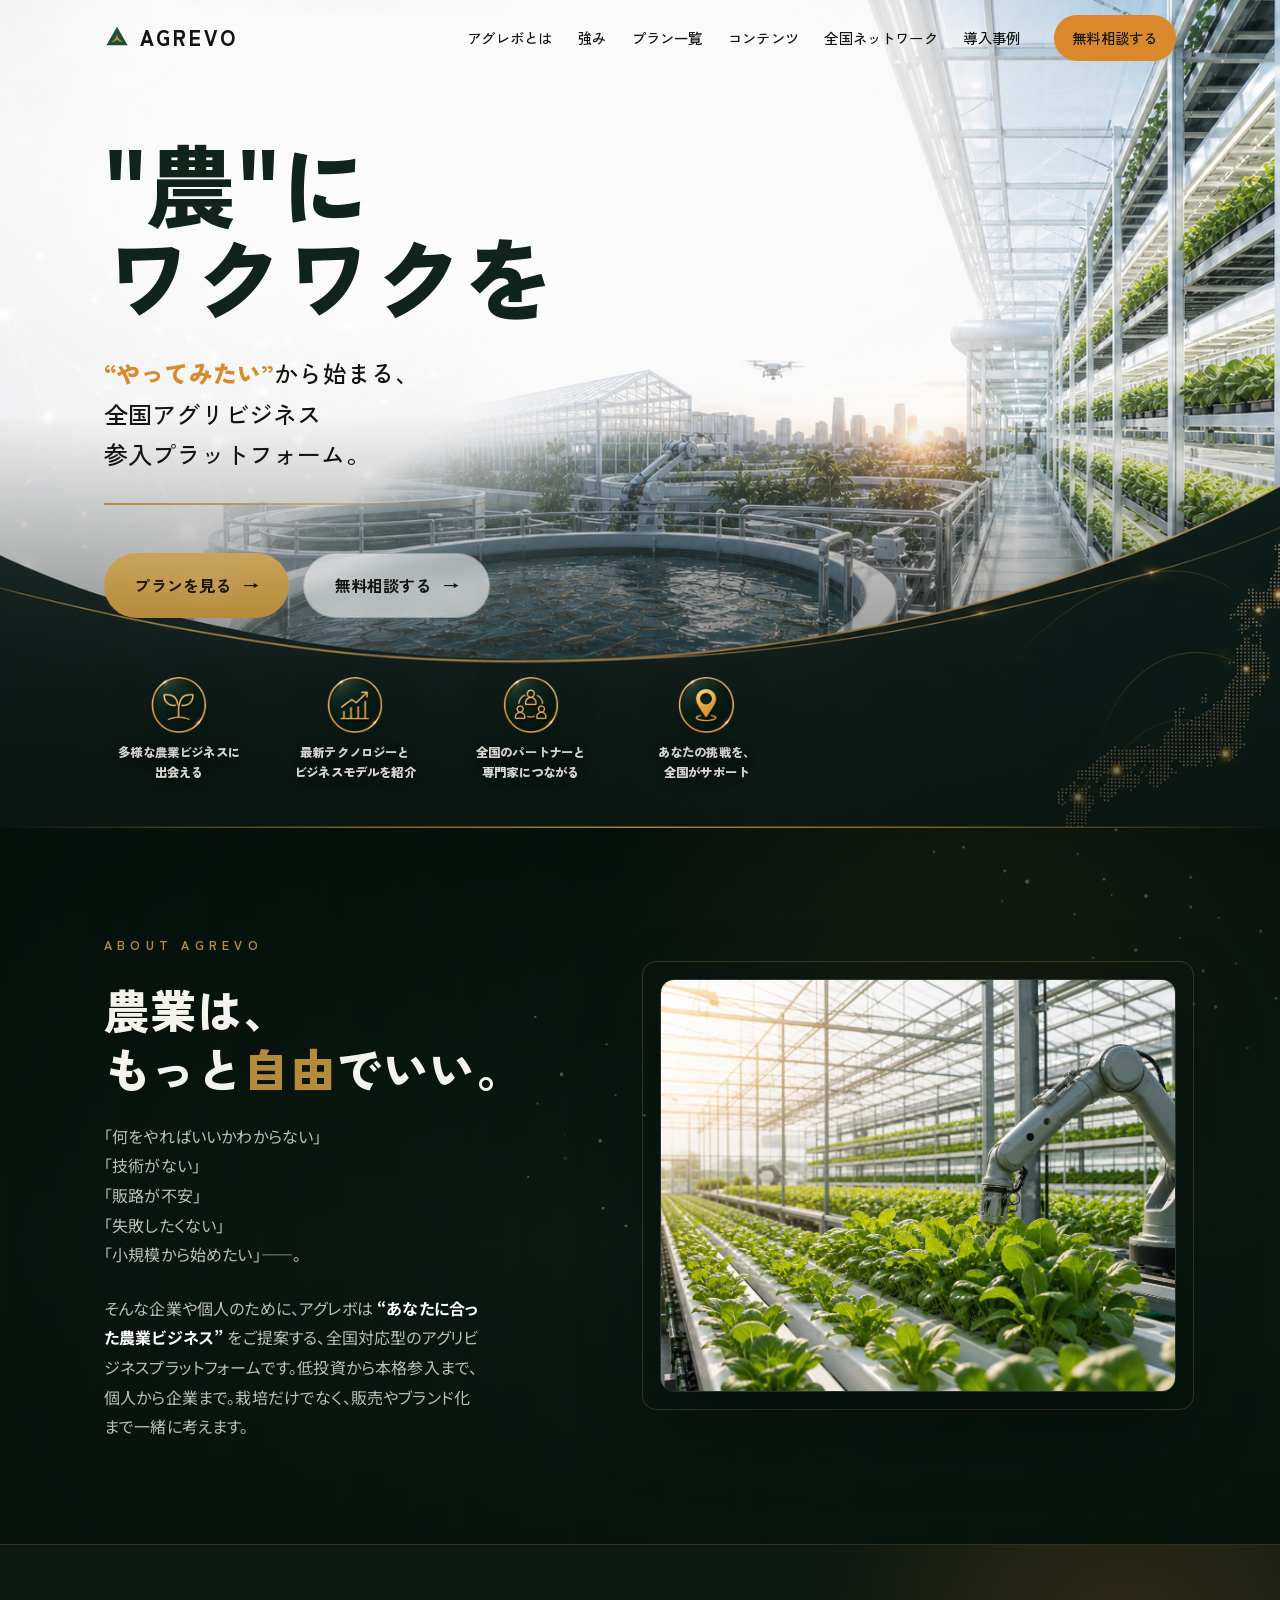
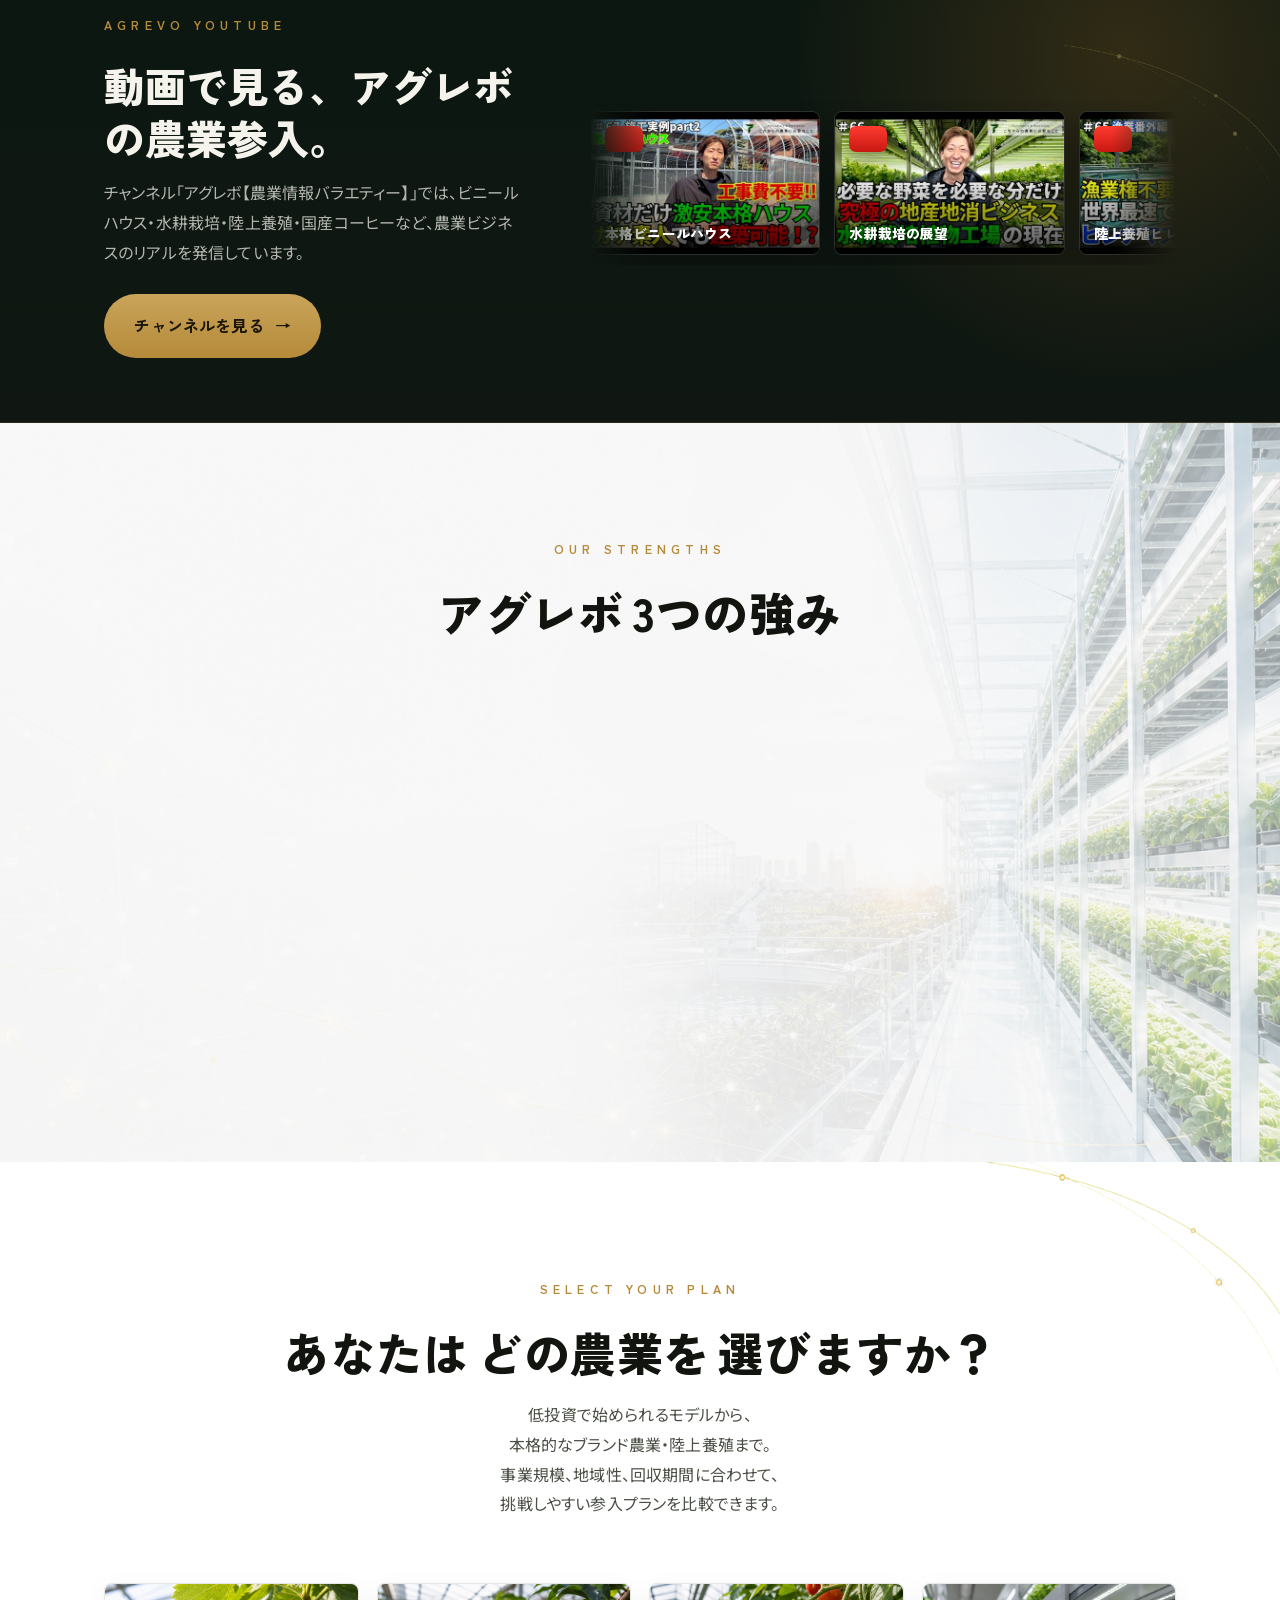
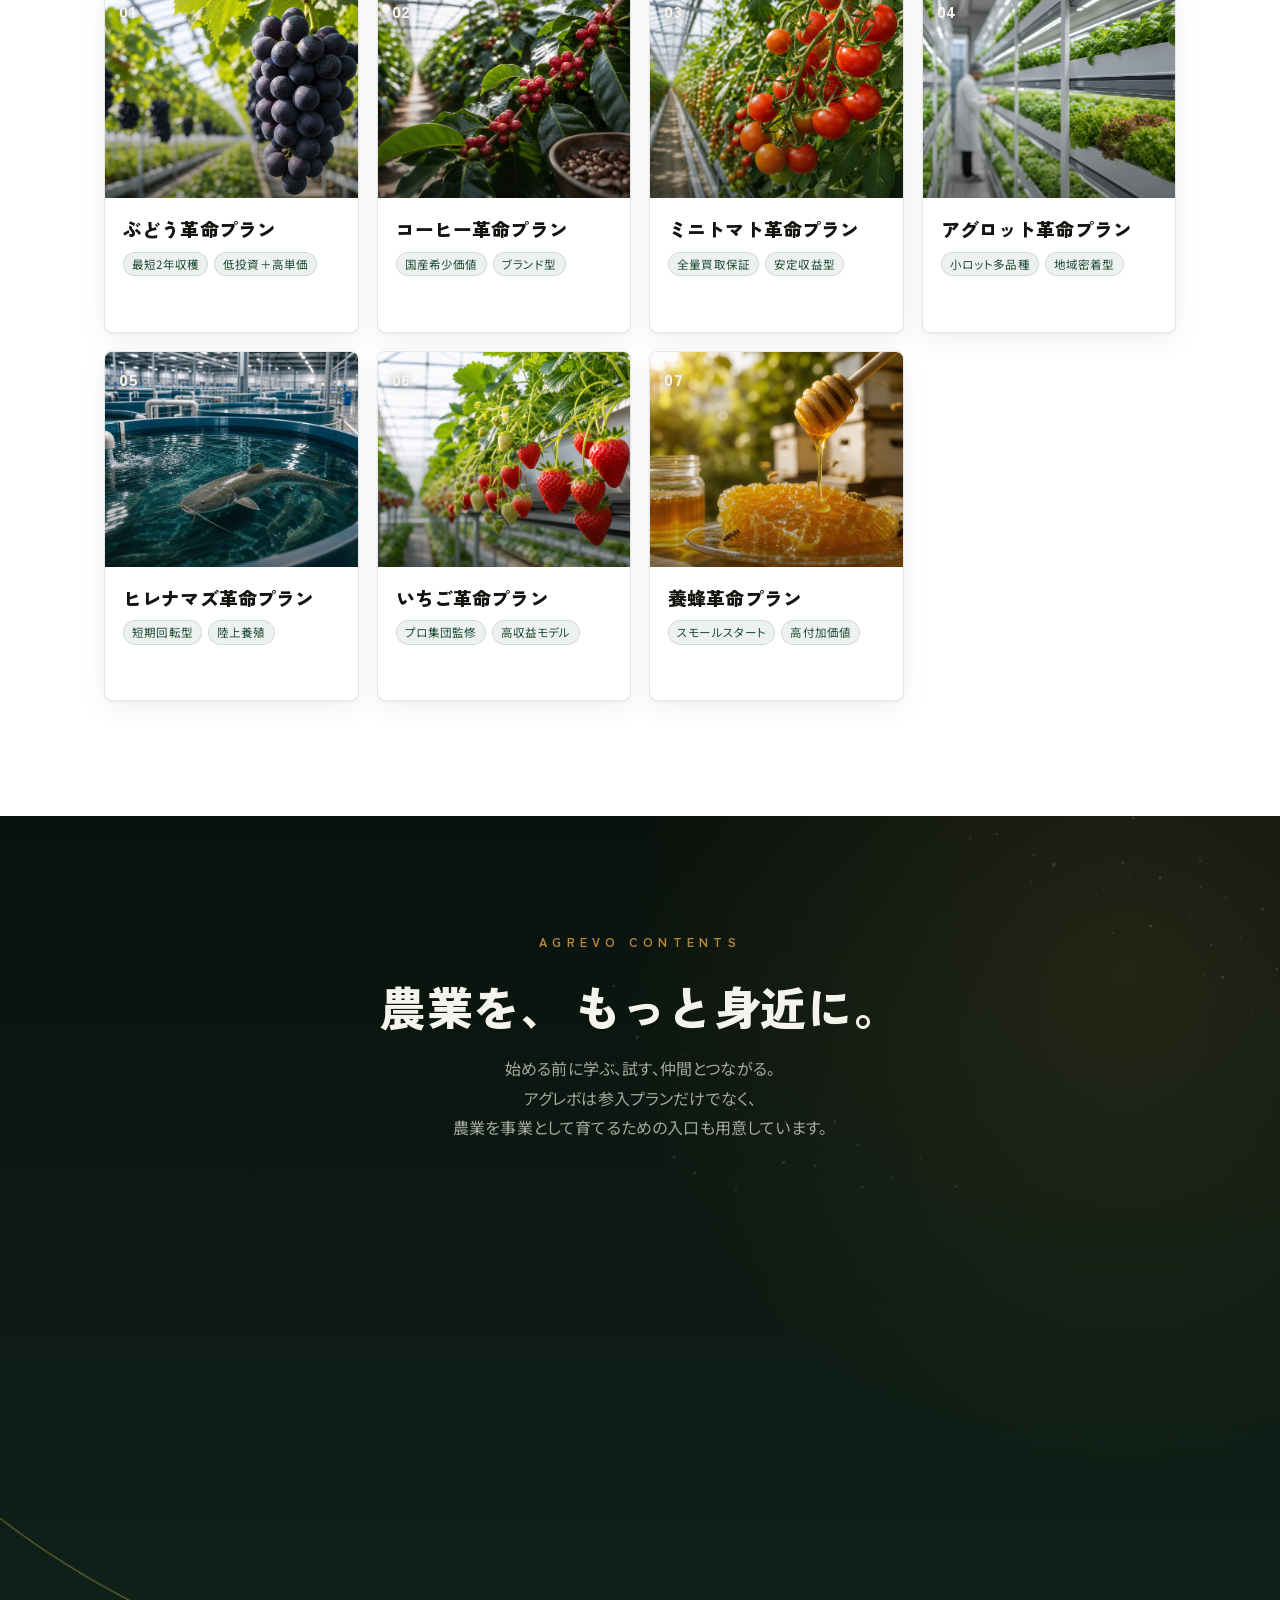
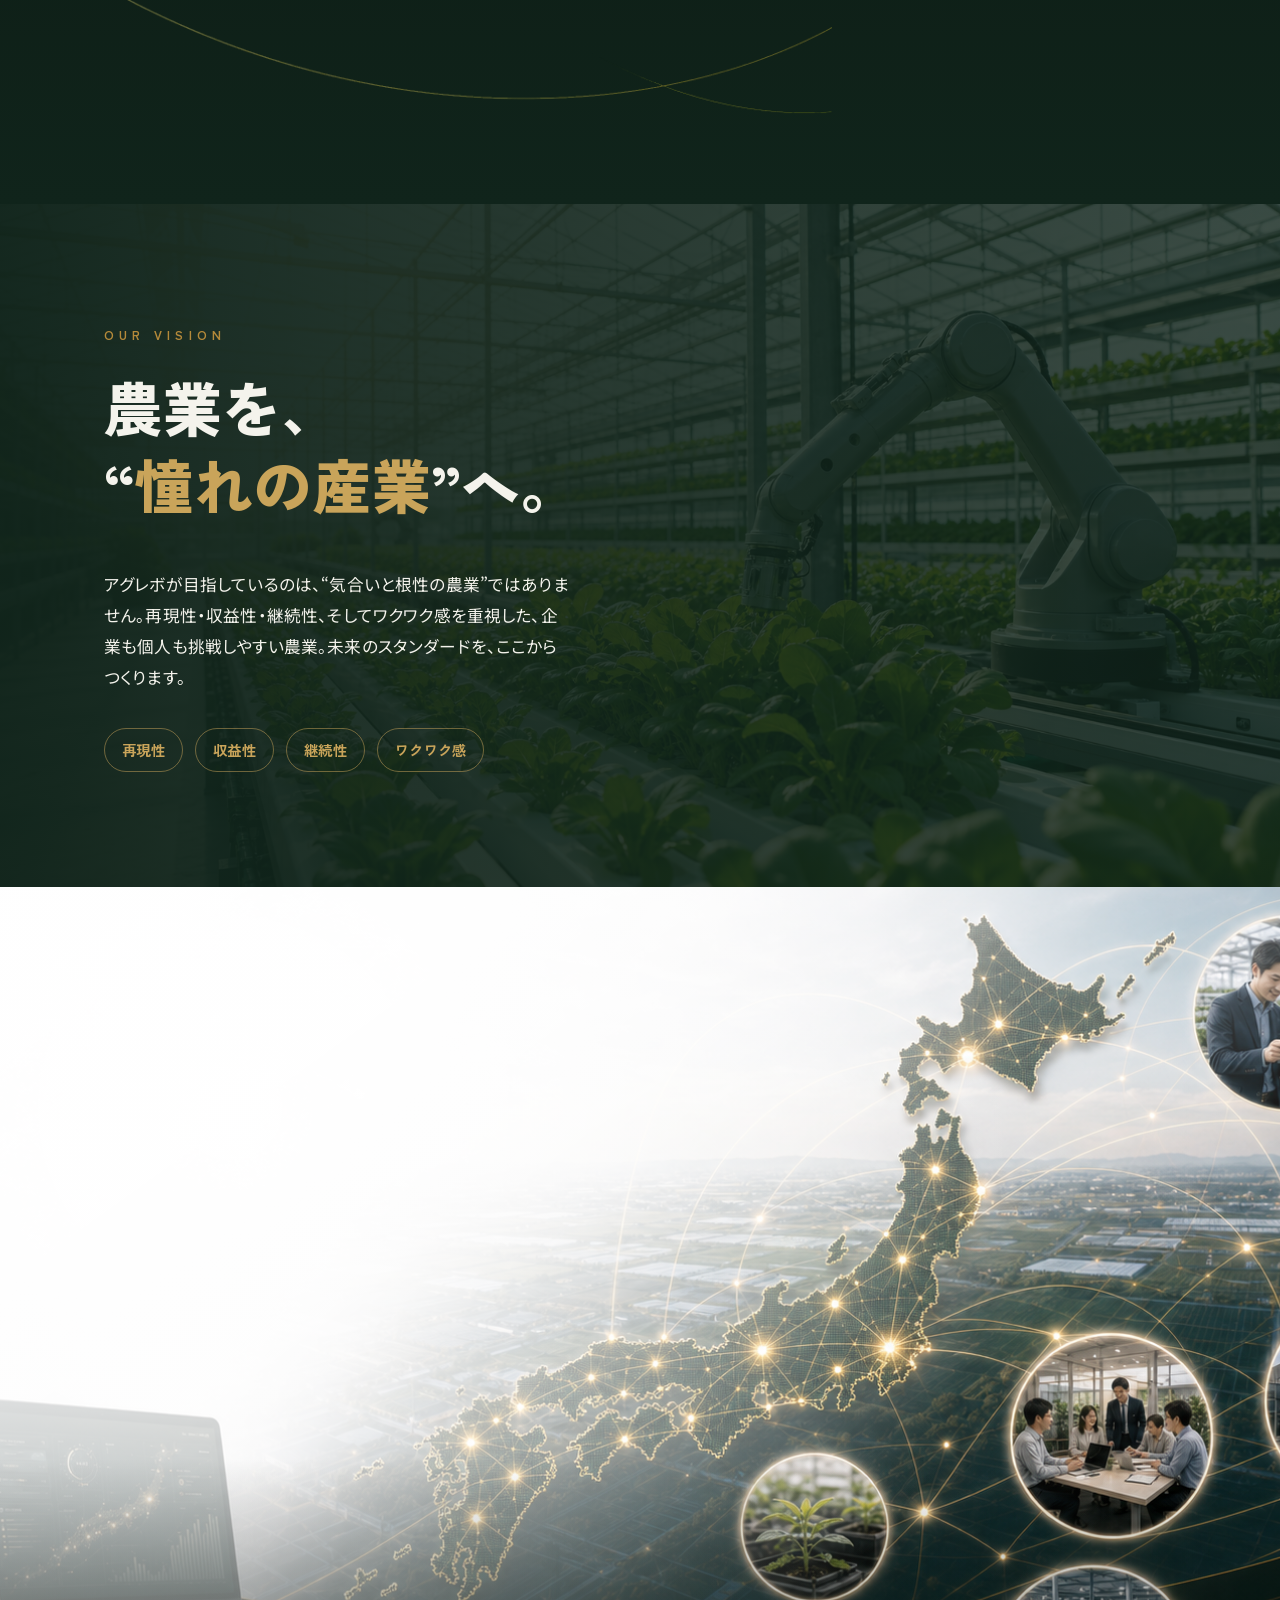
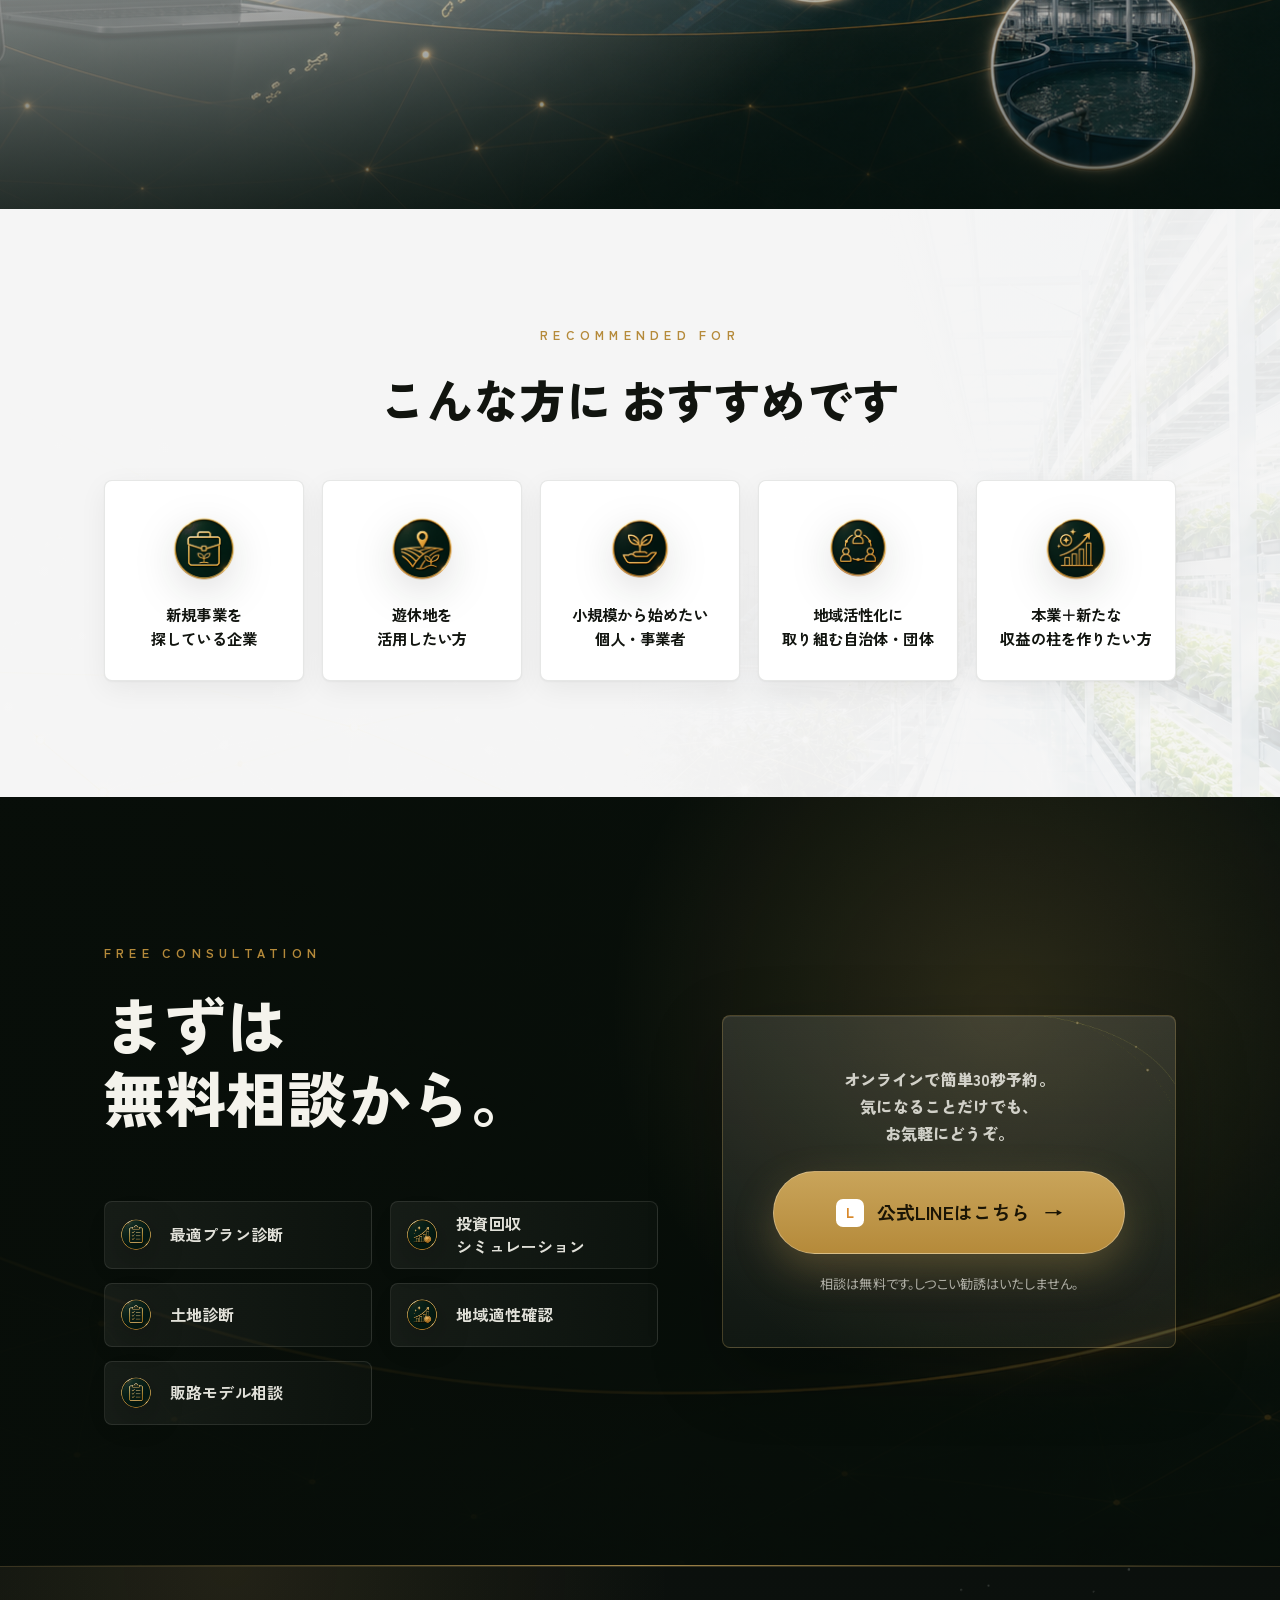
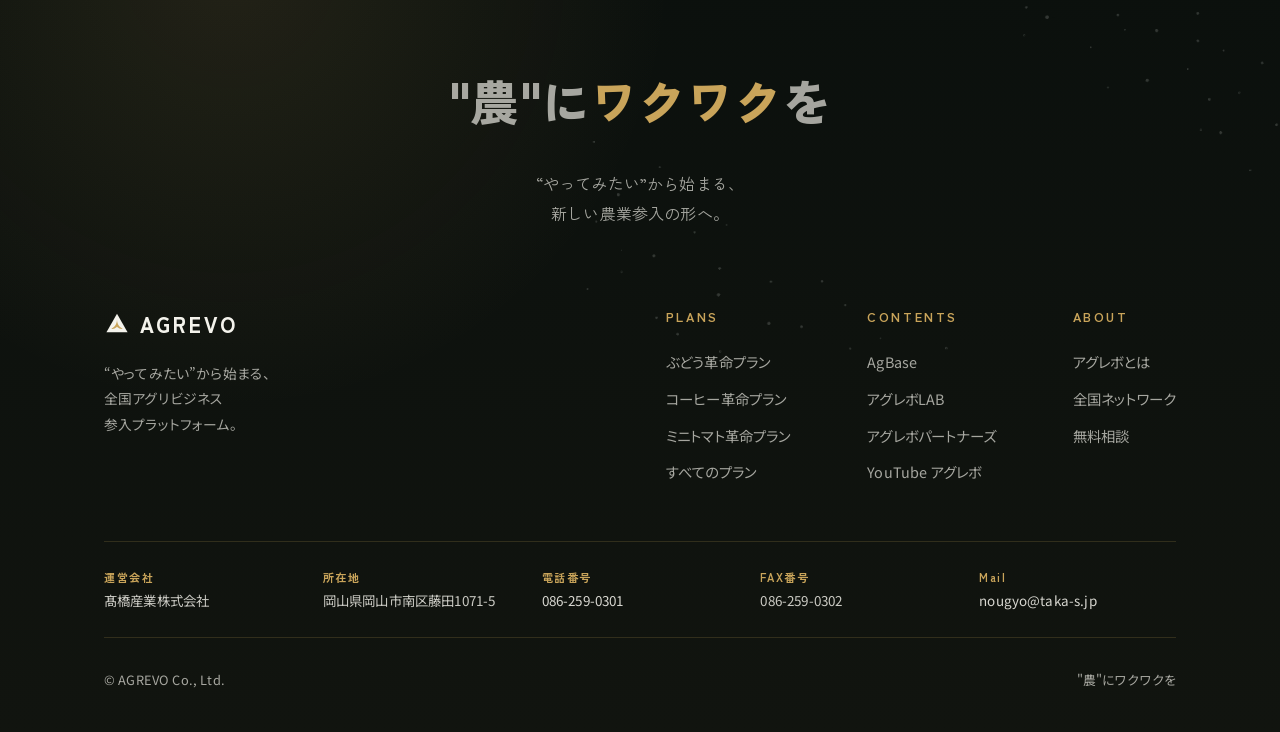
==== commit eb67cdfc: "Refine portal content and YouTube section" ====
--- a/index.html
+++ b/index.html
@@ -3,7 +3,7 @@
 <head>
 <meta charset="UTF-8" />
 <meta name="viewport" content="width=device-width, initial-scale=1.0" />
-<title>AGREVO ｜ 農にワクワクを — 全国アグリビジネス参入プラットフォーム</title>
+<title>AGREVO ｜ "農"にワクワクを — 全国アグリビジネス参入プラットフォーム</title>
 <meta name="description" content="“やってみたい”から始まる、全国アグリビジネス参入プラットフォーム。低投資から本格参入まで、あなたに合った農業ビジネスを比較・相談できます。" />
 <link rel="preconnect" href="https://fonts.googleapis.com" />
 <link rel="preconnect" href="https://fonts.gstatic.com" crossorigin />
@@ -29,7 +29,7 @@
       <a href="#contents">コンテンツ</a>
       <a href="#network">全国ネットワーク</a>
       <a href="#recommend">導入事例</a>
-      <a class="btn btn--orange btn--sm header__cta" href="#cta">無料相談する</a>
+      <a class="btn btn--orange btn--sm header__cta" href="https://lin.ee/pdWLP3m" target="_blank" rel="noopener">無料相談する</a>
     </nav>
     <button class="nav-toggle" id="navToggle" aria-label="メニュー">
       <span></span><span></span><span></span>
@@ -46,11 +46,11 @@
   </div>
   <div class="hero__inner">
     <div class="hero__content">
-      <h1>農に<br /><span class="gold">ワクワク</span>を</h1>
+      <h1>"農"に<br /><span class="gold">ワクワク</span>を</h1>
       <p class="hero__lead"><span class="em">“やってみたい”</span>から始まる、<br /><span class="nowrap">全国アグリビジネス</span><br /><span class="nowrap">参入プラットフォーム。</span></p>
       <div class="hero__cta">
         <a class="btn btn--gold" href="#services">プランを見る <span class="arr">→</span></a>
-        <a class="btn btn--ghost-light" href="#cta">無料相談する <span class="arr">→</span></a>
+        <a class="btn btn--ghost-light" href="https://lin.ee/pdWLP3m" target="_blank" rel="noopener">無料相談する <span class="arr">→</span></a>
       </div>
     </div>
   </div>
@@ -91,6 +91,58 @@
   </div>
 </section>
 
+<!-- ============ YOUTUBE ============ -->
+<section class="youtube-strip" id="youtube" data-screen-label="YouTube">
+  <div class="wrap youtube-strip__inner reveal">
+    <div class="youtube-strip__copy">
+      <span class="eyebrow">AGREVO YOUTUBE</span>
+      <h2>動画で見る、<br class="sp-br" />アグレボの農業参入。</h2>
+      <p>チャンネル「アグレボ【農業情報バラエティー】」では、ビニールハウス・水耕栽培・陸上養殖・国産コーヒーなど、農業ビジネスのリアルを発信しています。</p>
+      <a class="btn btn--gold" href="https://youtube.com/channel/UC22K7TMrAsa_dML4lWyLYlA?si=RISbWXEKbi1xfDkl" target="_blank" rel="noopener">チャンネルを見る <span class="arr">→</span></a>
+    </div>
+    <div class="youtube-reel" aria-label="アグレボYouTube最新動画">
+      <div class="youtube-reel__track">
+        <a class="yt-card" href="https://www.youtube.com/watch?v=8H9CS0PedY4" target="_blank" rel="noopener">
+          <img src="assets/youtube-thumb-01.jpg" alt="本格ビニールハウスの動画サムネイル" />
+          <span>本格ビニールハウス</span>
+        </a>
+        <a class="yt-card" href="https://www.youtube.com/watch?v=SMIt3hiAcKg" target="_blank" rel="noopener">
+          <img src="assets/youtube-thumb-02.jpg" alt="水耕栽培の動画サムネイル" />
+          <span>水耕栽培の展望</span>
+        </a>
+        <a class="yt-card" href="https://www.youtube.com/watch?v=dsl5Bwdvq9Q" target="_blank" rel="noopener">
+          <img src="assets/youtube-thumb-03.jpg" alt="陸上養殖ヒレナマズの動画サムネイル" />
+          <span>陸上養殖ヒレナマズ</span>
+        </a>
+        <a class="yt-card" href="https://www.youtube.com/watch?v=vsaEcpsqpt8" target="_blank" rel="noopener">
+          <img src="assets/youtube-thumb-04.jpg" alt="ビニールハウス施工の動画サムネイル" />
+          <span>本格ハウス施工</span>
+        </a>
+        <a class="yt-card" href="https://www.youtube.com/watch?v=ocS2MFdYidI" target="_blank" rel="noopener">
+          <img src="assets/youtube-thumb-05.jpg" alt="これからの農業の動画サムネイル" />
+          <span>これからの農業</span>
+        </a>
+        <a class="yt-card" href="https://www.youtube.com/watch?v=uF1_RvDAeQs" target="_blank" rel="noopener">
+          <img src="assets/youtube-thumb-06.jpg" alt="国産コーヒーの動画サムネイル" />
+          <span>国産コーヒー</span>
+        </a>
+        <a class="yt-card" href="https://www.youtube.com/watch?v=8H9CS0PedY4" target="_blank" rel="noopener" aria-hidden="true" tabindex="-1">
+          <img src="assets/youtube-thumb-01.jpg" alt="" />
+          <span>本格ビニールハウス</span>
+        </a>
+        <a class="yt-card" href="https://www.youtube.com/watch?v=SMIt3hiAcKg" target="_blank" rel="noopener" aria-hidden="true" tabindex="-1">
+          <img src="assets/youtube-thumb-02.jpg" alt="" />
+          <span>水耕栽培の展望</span>
+        </a>
+        <a class="yt-card" href="https://www.youtube.com/watch?v=dsl5Bwdvq9Q" target="_blank" rel="noopener" aria-hidden="true" tabindex="-1">
+          <img src="assets/youtube-thumb-03.jpg" alt="" />
+          <span>陸上養殖ヒレナマズ</span>
+        </a>
+      </div>
+    </div>
+  </div>
+</section>
+
 <!-- ============ STRENGTHS ============ -->
 <section class="section strengths" id="strengths" data-screen-label="Strengths">
   <div class="wrap">
@@ -195,33 +247,33 @@
     <h2 class="section-title section-title--center"><span class="nowrap">農業を、</span><span class="nowrap">もっと身近に。</span></h2>
     <p class="section-lead section-lead--center">始める前に学ぶ、試す、仲間とつながる。<br />アグレボは参入プランだけでなく、<br class="pc-br" />農業を事業として育てるための入口も用意しています。</p>
     <div class="cards-3 contents__grid">
-      <article class="ccard reveal">
-        <div class="ccard__media"><img src="assets/content-agbase.png" alt="AgBase" /></div>
+      <a class="ccard reveal" href="https://v0-chi-one-34.vercel.app/" target="_blank" rel="noopener">
+        <div class="ccard__media"><img src="assets/content-agbase-minihouse-outdoor.png" alt="AgBase ミニハウス" /></div>
         <div class="ccard__body">
           <span class="ccard__name">AgBase</span>
           <span class="ccard__copy">「ちょうどいいプロ仕様」</span>
           <p>家庭菜園〜セミプロまで。今までになかった、暮らしになじむミニハウスシリーズです。</p>
-          <a class="ccard__more" href="#">詳しく見る <span class="arr">→</span></a>
-        </div>
-      </article>
-      <article class="ccard reveal">
+          <span class="ccard__more">詳しく見る <span class="arr">→</span></span>
+        </div>
+      </a>
+      <a class="ccard reveal" href="https://v0-agrevo-lab-lp.vercel.app/" target="_blank" rel="noopener">
         <div class="ccard__media"><img src="assets/content-lab.png" alt="アグレボLAB" /></div>
         <div class="ccard__body">
           <span class="ccard__name">アグレボLAB</span>
           <span class="ccard__copy">「一人で始めない農業へ。」</span>
           <p>経営者・農家・異業種がつながる、全国型のアグリコミュニティ。学び合い、共に挑戦します。</p>
-          <a class="ccard__more" href="#">詳しく見る <span class="arr">→</span></a>
-        </div>
-      </article>
-      <article class="ccard reveal">
+          <span class="ccard__more">詳しく見る <span class="arr">→</span></span>
+        </div>
+      </a>
+      <a class="ccard reveal" href="#cta">
         <div class="ccard__media"><img src="assets/content-partners.png" alt="アグレボパートナーズ" /></div>
         <div class="ccard__body">
           <span class="ccard__name">アグレボパートナーズ</span>
           <span class="ccard__copy">「農業の未来を、<br />一緒に創る仲間募集。」</span>
           <p>思想に共感し、共創する企業・メーカー・資材業者のパートナーネットワーク。</p>
-          <a class="ccard__more" href="#">詳しく見る <span class="arr">→</span></a>
-        </div>
-      </article>
+          <span class="ccard__more">詳しく見る <span class="arr">→</span></span>
+        </div>
+      </a>
     </div>
   </div>
 </section>
@@ -303,7 +355,7 @@
     </div>
     <div class="cta__panel reveal">
       <p class="kicker">オンラインで<br class="sp-br" />簡単30秒予約。<br />気になることだけでも、<br />お気軽にどうぞ。</p>
-      <a class="btn btn--gold line-btn" href="#"><span class="line-ic">L</span>公式LINEはこちら <span class="arr">→</span></a>
+      <a class="btn btn--gold line-btn" href="https://lin.ee/pdWLP3m" target="_blank" rel="noopener"><span class="line-ic">L</span>公式LINEはこちら <span class="arr">→</span></a>
       <p class="cta__note">相談は無料です。しつこい勧誘はいたしません。</p>
     </div>
   </div>
@@ -315,7 +367,7 @@
 <footer class="footer" data-screen-label="Footer">
   <div class="wrap">
     <div class="footer__msg">
-      <p class="lg">農に<span class="gold">ワクワク</span>を</p>
+      <p class="lg">"農"に<span class="gold">ワクワク</span>を</p>
       <p>“やってみたい”から始まる、<br />新しい農業参入の形へ。</p>
     </div>
     <div class="footer__grid">
@@ -339,21 +391,29 @@
         </div>
         <div class="fcol">
           <h4>CONTENTS</h4>
-          <a href="#contents">AgBase</a>
-          <a href="#contents">アグレボLAB</a>
+          <a href="https://v0-chi-one-34.vercel.app/" target="_blank" rel="noopener">AgBase</a>
+          <a href="https://v0-agrevo-lab-lp.vercel.app/" target="_blank" rel="noopener">アグレボLAB</a>
           <a href="#contents">アグレボパートナーズ</a>
+          <a href="https://youtube.com/channel/UC22K7TMrAsa_dML4lWyLYlA?si=RISbWXEKbi1xfDkl" target="_blank" rel="noopener">YouTube アグレボ</a>
         </div>
         <div class="fcol">
           <h4>ABOUT</h4>
           <a href="#about">アグレボとは</a>
           <a href="#network">全国ネットワーク</a>
-          <a href="#cta">無料相談</a>
+          <a href="https://lin.ee/pdWLP3m" target="_blank" rel="noopener">無料相談</a>
         </div>
       </div>
+    </div>
+    <div class="footer__company" aria-label="運営会社情報">
+      <p><span>運営会社</span>髙橋産業株式会社</p>
+      <p><span>所在地</span>岡山県岡山市南区藤田1071-5</p>
+      <p><span>電話番号</span><a href="tel:0862590301">086-259-0301</a></p>
+      <p><span>FAX番号</span>086-259-0302</p>
+      <p><span>Mail</span><a href="mailto:nougyo@taka-s.jp">nougyo@taka-s.jp</a></p>
     </div>
     <div class="footer__bottom">
       <span>© AGREVO Co., Ltd.</span>
-      <span>農にワクワクを</span>
+      <span>"農"にワクワクを</span>
     </div>
   </div>
 </footer>
--- a/styles.css
+++ b/styles.css
@@ -182,12 +182,11 @@
 .hero__bg::after {
   content: ""; position: absolute; inset: 0;
   background:
-    linear-gradient(0deg, rgba(8,14,9,.42) 0%, rgba(8,14,9,.24) 25%, rgba(8,14,9,0) 44%),
-    linear-gradient(to bottom right, rgba(255,255,255,.98) 0%, rgba(255,255,255,.94) 28%, rgba(255,255,255,.54) 52%, rgba(255,255,255,.10) 72%, rgba(255,255,255,0) 100%),
-    radial-gradient(circle at 18% 28%, rgba(255,255,255,.96) 0%, rgba(255,255,255,.72) 32%, rgba(255,255,255,0) 62%);
+    linear-gradient(0deg, rgba(8,14,9,.64) 0%, rgba(8,14,9,.34) 27%, rgba(8,14,9,0) 50%),
+    radial-gradient(ellipse at 24% 26%, rgba(255,255,255,.22) 0%, rgba(255,255,255,.10) 36%, rgba(255,255,255,0) 66%);
 }
 .hero__inner { position: relative; z-index: 2; max-width: var(--maxw); margin: 0 auto; padding: 0 var(--gutter); width: 100%; }
-.hero__content { max-width: 660px; padding-top: 34px; transform: translateY(-6vh); }
+.hero__content { max-width: 660px; padding-top: 34px; transform: translateY(-6vh); text-shadow: 0 1px 24px rgba(255,255,255,.38); }
 .hero h1 {
   font-family: var(--font-display); font-weight: 900;
   font-size: clamp(3.1rem, 7vw, 5.8rem); line-height: 1.04; letter-spacing: 0;
@@ -257,13 +256,59 @@
 /* =========================================================
    ABOUT (left text / right photo)
    ========================================================= */
+.about {
+  position: relative;
+  overflow: hidden;
+  color: var(--on-dark);
+  background:
+    radial-gradient(circle at 78% 18%, rgba(181,138,58,.16), transparent 34%),
+    linear-gradient(180deg, #07110c 0%, var(--deep-green) 58%, #0c1711 100%);
+  margin-top: -1px;
+  padding-block: clamp(82px, 8vw, 126px);
+}
+.about::before {
+  content: "";
+  position: absolute;
+  inset: 0;
+  background:
+    linear-gradient(90deg, rgba(7,17,12,.96), rgba(7,17,12,.58) 58%, rgba(7,17,12,.78)),
+    url('assets/pale-network-overlay.png') right top / min(760px, 72vw) auto no-repeat;
+  opacity: .88;
+  pointer-events: none;
+}
+.about::after {
+  content: "";
+  position: absolute;
+  inset: 0 0 auto 0;
+  height: 1px;
+  background: linear-gradient(90deg, transparent, rgba(201,164,90,.72), transparent);
+}
+.about .wrap { position: relative; z-index: 1; }
 .about__grid {
   display: grid; grid-template-columns: 1fr 1.05fr; gap: clamp(36px, 5vw, 80px); align-items: center;
 }
-.about__copy p { color: var(--ink-soft); margin-top: 1.5em; max-width: 40ch; }
+.about .section-title { color: var(--on-dark); }
+.about__copy p { color: rgba(244,243,236,.76); margin-top: 1.5em; max-width: 42ch; }
+.about__copy strong { color: #fff; }
 .about__copy .section-title { margin-bottom: .2em; }
 .about__media { position: relative; }
-.about__media img { width: 100%; aspect-ratio: 4/3.2; object-fit: cover; border-radius: var(--radius-lg); box-shadow: var(--shadow-card); }
+.about__media::before {
+  content: "";
+  position: absolute;
+  inset: -18px;
+  border: 1px solid rgba(201,164,90,.24);
+  border-radius: var(--radius-lg);
+  pointer-events: none;
+}
+.about__media img {
+  position: relative;
+  width: 100%;
+  aspect-ratio: 4/3.2;
+  object-fit: cover;
+  border-radius: var(--radius-lg);
+  border: 1px solid rgba(244,243,236,.12);
+  box-shadow: 0 30px 80px rgba(0,0,0,.34);
+}
 .about__play {
   position: absolute; right: 22px; bottom: 22px; width: 64px; height: 64px; border-radius: 50%;
   background: rgba(16,36,27,.78); backdrop-filter: blur(6px); display: grid; place-items: center;
@@ -271,6 +316,121 @@
 }
 .about__play:hover { transform: scale(1.08); background: var(--forest-green); }
 .about__play svg { margin-left: 3px; }
+
+/* =========================================================
+   YOUTUBE STRIP
+   ========================================================= */
+.youtube-strip {
+  position: relative;
+  overflow: hidden;
+  color: var(--on-dark);
+  background:
+    radial-gradient(circle at 88% 22%, rgba(217,137,43,.18), transparent 28%),
+    linear-gradient(180deg, #0c1711 0%, #101712 100%);
+  padding-block: clamp(44px, 5vw, 72px);
+  border-top: 1px solid rgba(201,164,90,.18);
+  border-bottom: 1px solid rgba(201,164,90,.16);
+}
+.youtube-strip::before {
+  content: "";
+  position: absolute;
+  inset: 0;
+  background: url('assets/gold-flow-corner-upper-right.png') right center / min(520px, 52vw) auto no-repeat;
+  opacity: .28;
+  pointer-events: none;
+}
+.youtube-strip__inner {
+  position: relative;
+  z-index: 1;
+  display: grid;
+  grid-template-columns: minmax(290px, .72fr) minmax(0, 1fr);
+  gap: clamp(26px, 5vw, 70px);
+  align-items: center;
+}
+.youtube-strip__copy .btn { margin-top: 1.7em; }
+.youtube-strip h2 {
+  font-family: var(--font-display);
+  font-weight: 900;
+  font-size: clamp(1.6rem, 3.2vw, 2.55rem);
+  line-height: 1.28;
+  letter-spacing: 0;
+}
+.youtube-strip p {
+  max-width: 54ch;
+  margin-top: .9em;
+  color: rgba(244,243,236,.72);
+}
+.youtube-reel {
+  position: relative;
+  overflow: hidden;
+  padding-block: 10px;
+  mask-image: linear-gradient(90deg, transparent, #000 11%, #000 89%, transparent);
+}
+.youtube-reel__track {
+  display: flex;
+  gap: 14px;
+  width: max-content;
+  animation: youtube-marquee 30s linear infinite;
+}
+.youtube-reel:hover .youtube-reel__track { animation-play-state: paused; }
+.yt-card {
+  position: relative;
+  width: clamp(190px, 18vw, 248px);
+  aspect-ratio: 16 / 10;
+  overflow: hidden;
+  flex: 0 0 auto;
+  border-radius: 8px;
+  border: 1px solid rgba(244,243,236,.14);
+  box-shadow: 0 18px 45px rgba(0,0,0,.30);
+  background: #0b100d;
+}
+.yt-card::before {
+  content: "";
+  position: absolute;
+  inset: 0;
+  z-index: 2;
+  background: linear-gradient(180deg, rgba(0,0,0,0) 42%, rgba(0,0,0,.72) 100%);
+}
+.yt-card::after {
+  content: "";
+  position: absolute;
+  left: 14px;
+  top: 14px;
+  z-index: 3;
+  width: 38px;
+  height: 26px;
+  border-radius: 7px;
+  background: linear-gradient(180deg, #ff3b30, #c81812);
+  box-shadow: 0 8px 18px rgba(0,0,0,.28);
+}
+.yt-card img {
+  width: 100%;
+  height: 100%;
+  object-fit: cover;
+  filter: saturate(104%) contrast(104%);
+  transition: transform .45s ease;
+}
+.yt-card:hover img { transform: scale(1.06); }
+.yt-card span {
+  position: absolute;
+  left: 14px;
+  right: 14px;
+  bottom: 12px;
+  z-index: 3;
+  color: #fff;
+  font-family: var(--font-display);
+  font-weight: 800;
+  font-size: .86rem;
+  line-height: 1.35;
+  text-shadow: 0 2px 12px rgba(0,0,0,.5);
+}
+@keyframes youtube-marquee {
+  from { transform: translateX(0); }
+  to { transform: translateX(calc(-50% - 7px)); }
+}
+@media (prefers-reduced-motion: reduce) {
+  .youtube-reel__track { animation: none; flex-wrap: wrap; width: auto; }
+}
 
 /* =========================================================
    STRENGTHS (3 cards)
@@ -354,7 +514,14 @@
 /* =========================================================
    CONTENTS (3 cards)
    ========================================================= */
-.contents { background: var(--bg-alt); position: relative; overflow: hidden; }
+.contents {
+  background:
+    radial-gradient(circle at 88% 16%, rgba(181,138,58,.14), transparent 36%),
+    linear-gradient(180deg, #0a120d, var(--deep-green));
+  color: var(--on-dark);
+  position: relative;
+  overflow: hidden;
+}
 .contents::before {
   content: "";
   position: absolute;
@@ -363,24 +530,41 @@
   background: url('assets/gold-flow-single-arc.png') bottom left / contain no-repeat;
   pointer-events: none;
   z-index: 0;
-  opacity: 0.75;
+  opacity: 0.34;
+}
+.contents::after {
+  content: "";
+  position: absolute;
+  inset: 0;
+  background: url('assets/pale-network-overlay.png') right top / min(680px, 70vw) auto no-repeat;
+  opacity: .13;
+  pointer-events: none;
 }
 .contents .wrap { position: relative; z-index: 1; }
+.contents .section-title { color: var(--on-dark); }
+.contents .section-lead { color: var(--on-dark-soft); }
 .cards-3.contents__grid { margin-top: clamp(40px, 5vw, 60px); }
 .ccard {
-  background: #fff; border: 1px solid var(--line); border-radius: var(--radius); overflow: hidden;
-  box-shadow: var(--shadow-card); transition: transform .3s ease, box-shadow .3s ease;
+  background: linear-gradient(180deg, rgba(244,243,236,.105), rgba(244,243,236,.045));
+  border: 1px solid rgba(244,243,236,.13);
+  border-radius: var(--radius);
+  overflow: hidden;
+  box-shadow: 0 24px 60px rgba(0,0,0,.22);
+  transition: transform .3s ease, box-shadow .3s ease, border-color .3s ease;
   display: flex; flex-direction: column;
-}
-.ccard:hover { transform: translateY(-5px); box-shadow: var(--shadow-hover); }
+  color: inherit;
+  cursor: pointer;
+}
+.ccard:focus-visible { outline: 2px solid var(--gold-soft); outline-offset: 4px; }
+.ccard:hover { transform: translateY(-5px); box-shadow: 0 34px 86px rgba(0,0,0,.34); border-color: rgba(201,164,90,.38); }
 .ccard__media { aspect-ratio: 16/10; overflow: hidden; }
 .ccard__media img { width: 100%; height: 100%; object-fit: cover; transition: transform .6s ease; }
 .ccard:hover .ccard__media img { transform: scale(1.06); }
 .ccard__body { padding: 26px 28px 30px; display: flex; flex-direction: column; gap: 12px; flex: 1; }
-.ccard__name { font-family: var(--font-display); font-weight: 900; font-size: 1.34rem; }
+.ccard__name { font-family: var(--font-display); font-weight: 900; font-size: 1.34rem; color: #fff; }
 .ccard__copy { font-family: var(--font-display); font-weight: 700; color: var(--gold); font-size: 1rem; }
-.ccard p { color: var(--ink-soft); font-size: .92rem; }
-.ccard__more { margin-top: auto; display: inline-flex; align-items: center; gap: .5em; font-family: var(--font-display); font-weight: 700; font-size: .88rem; color: var(--forest-green); }
+.ccard p { color: rgba(244,243,236,.72); font-size: .92rem; }
+.ccard__more { margin-top: auto; display: inline-flex; align-items: center; gap: .5em; font-family: var(--font-display); font-weight: 700; font-size: .88rem; color: var(--gold-soft); }
 .ccard__more .arr { transition: transform .25s ease; }
 .ccard:hover .ccard__more .arr { transform: translateX(4px); }
 
@@ -417,17 +601,17 @@
   inset: 0;
   z-index: 1;
   background:
-    linear-gradient(to bottom right, rgba(255,255,255,.98) 0%, rgba(255,255,255,.92) 24%, rgba(255,255,255,.58) 44%, rgba(255,255,255,.12) 62%, rgba(255,255,255,0) 76%),
-    radial-gradient(circle at 18% 24%, rgba(255,255,255,.98) 0%, rgba(255,255,255,.78) 32%, rgba(255,255,255,0) 62%);
+    linear-gradient(to bottom right, rgba(255,255,255,.90) 0%, rgba(255,255,255,.74) 23%, rgba(255,255,255,.38) 43%, rgba(255,255,255,.06) 64%, rgba(255,255,255,0) 78%),
+    radial-gradient(circle at 18% 24%, rgba(255,255,255,.86) 0%, rgba(255,255,255,.52) 30%, rgba(255,255,255,0) 62%);
   pointer-events: none;
 }
 .network::after {
   content: "";
   position: absolute;
   inset: auto 0 0 0;
-  height: 30%;
+  height: 38%;
   z-index: 1;
-  background: linear-gradient(0deg, rgba(8,14,9,.42), rgba(8,14,9,0));
+  background: linear-gradient(0deg, rgba(8,14,9,.64), rgba(8,14,9,0));
   pointer-events: none;
 }
 .network__fullbg {
@@ -583,6 +767,29 @@
 .fcol h4 { font-family: var(--font-display); font-weight: 700; font-size: .8rem; letter-spacing: .2em; color: var(--gold-soft); margin-bottom: 1.2em; }
 .fcol a { display: block; color: var(--on-dark-soft); font-size: .9rem; padding: .35em 0; transition: color .2s ease; }
 .fcol a:hover { color: var(--on-dark); }
+.footer__company {
+  display: grid;
+  grid-template-columns: repeat(5, minmax(150px, 1fr));
+  gap: 14px 22px;
+  padding: 26px 0;
+  border-bottom: 1px solid rgba(201,164,90,.18);
+}
+.footer__company p {
+  color: rgba(244,243,236,.82);
+  font-size: .84rem;
+  line-height: 1.65;
+}
+.footer__company span {
+  display: block;
+  margin-bottom: .2em;
+  font-family: var(--font-display);
+  font-size: .7rem;
+  font-weight: 700;
+  letter-spacing: .14em;
+  color: var(--gold-soft);
+}
+.footer__company a { color: rgba(244,243,236,.88); transition: color .2s ease; }
+.footer__company a:hover { color: #fff; }
 .footer__bottom { display: flex; justify-content: space-between; align-items: center; flex-wrap: wrap; gap: 16px; padding-top: 30px; font-size: .8rem; color: var(--on-dark-soft); }
 
 
@@ -617,6 +824,7 @@
   .nav-toggle.open span:nth-child(3){ transform: translateY(-7px) rotate(-45deg);}
 
   .about__grid { grid-template-columns: 1fr; gap: 40px; }
+  .youtube-strip__inner { grid-template-columns: 1fr; }
   .cards-3 { grid-template-columns: 1fr; }
 .rec-grid { grid-template-columns: repeat(2, 1fr); }
   .cta__inner { grid-template-columns: 1fr; }
@@ -643,9 +851,8 @@
   }
   .hero__bg::after {
     background:
-      linear-gradient(0deg, rgba(8,14,9,.34) 0%, rgba(8,14,9,.12) 29%, rgba(8,14,9,0) 46%),
-      linear-gradient(to bottom right, rgba(255,255,255,.98) 0%, rgba(255,255,255,.88) 38%, rgba(255,255,255,.24) 66%, rgba(255,255,255,0) 100%),
-      radial-gradient(circle at 31% 19%, rgba(255,255,255,.98) 0%, rgba(255,255,255,.78) 38%, rgba(255,255,255,0) 68%);
+      linear-gradient(0deg, rgba(8,14,9,.58) 0%, rgba(8,14,9,.24) 32%, rgba(8,14,9,0) 50%),
+      radial-gradient(ellipse at 32% 18%, rgba(255,255,255,.24) 0%, rgba(255,255,255,.08) 42%, rgba(255,255,255,0) 70%);
   }
   .hero__content { transform: none; padding-top: 0; }
   .hero h1 { font-size: clamp(3rem, 15vw, 4.7rem); }
@@ -664,14 +871,17 @@
   }
   .hero-feature__icon { width: 48px; }
   .hero__scroll { display: none; }
+  .youtube-strip__copy .btn { width: 100%; justify-content: center; }
+  .youtube-reel { margin-inline: calc(var(--gutter) * -1); padding-left: var(--gutter); }
+  .yt-card { width: 220px; }
   .network {
     min-height: 760px;
     padding-block: 74px 90px;
   }
   .network::before {
     background:
-      linear-gradient(180deg, rgba(255,255,255,.98) 0%, rgba(255,255,255,.92) 38%, rgba(255,255,255,.22) 64%, rgba(255,255,255,0) 82%),
-      radial-gradient(circle at 30% 18%, rgba(255,255,255,.98) 0%, rgba(255,255,255,.82) 46%, rgba(255,255,255,0) 76%);
+      linear-gradient(180deg, rgba(255,255,255,.90) 0%, rgba(255,255,255,.74) 36%, rgba(255,255,255,.18) 64%, rgba(255,255,255,0) 82%),
+      radial-gradient(circle at 30% 18%, rgba(255,255,255,.82) 0%, rgba(255,255,255,.54) 44%, rgba(255,255,255,0) 76%);
   }
   .network__head {
     max-width: 100%;
@@ -685,5 +895,6 @@
   .cta__panel { padding-inline: 24px; }
   .svc-rail { grid-template-columns: repeat(2, 1fr); }
   .rec-grid { grid-template-columns: 1fr; }
+  .footer__company { grid-template-columns: 1fr; }
   .footer__grid { flex-direction: column; }
 }
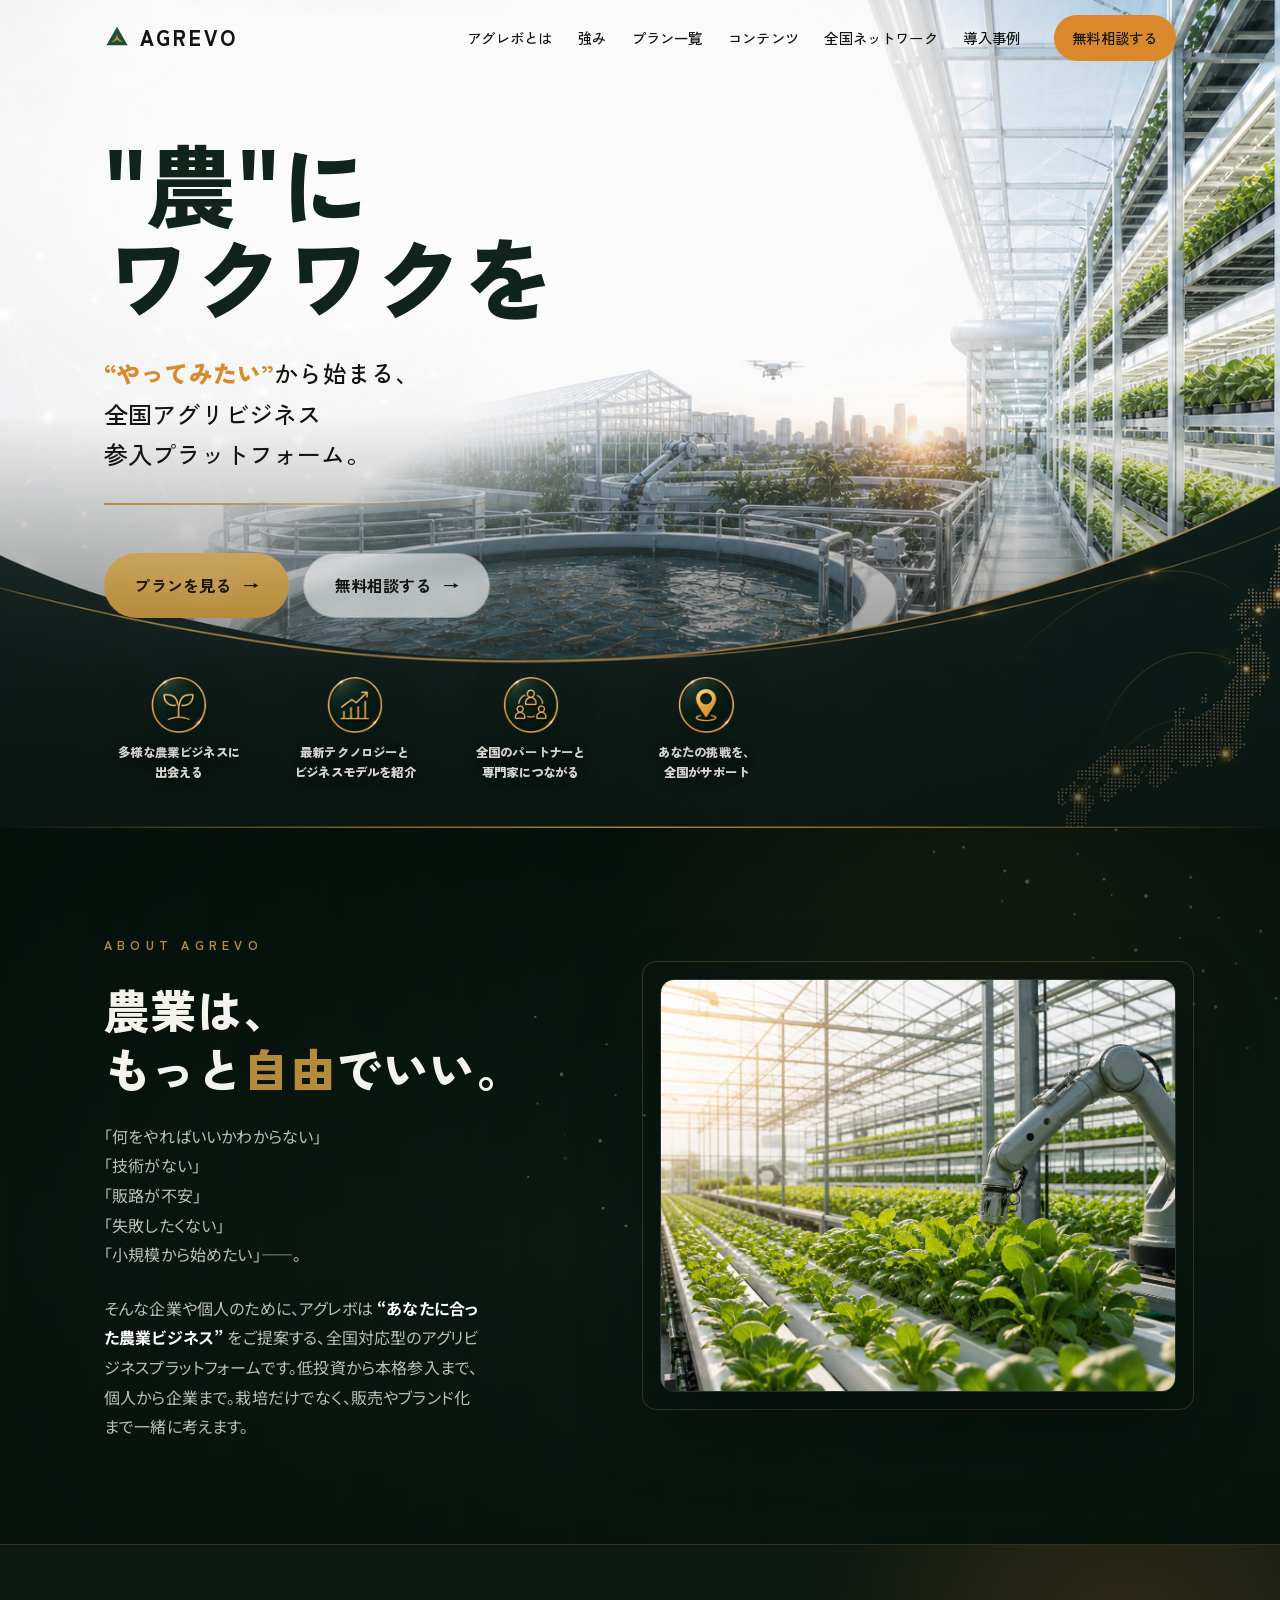
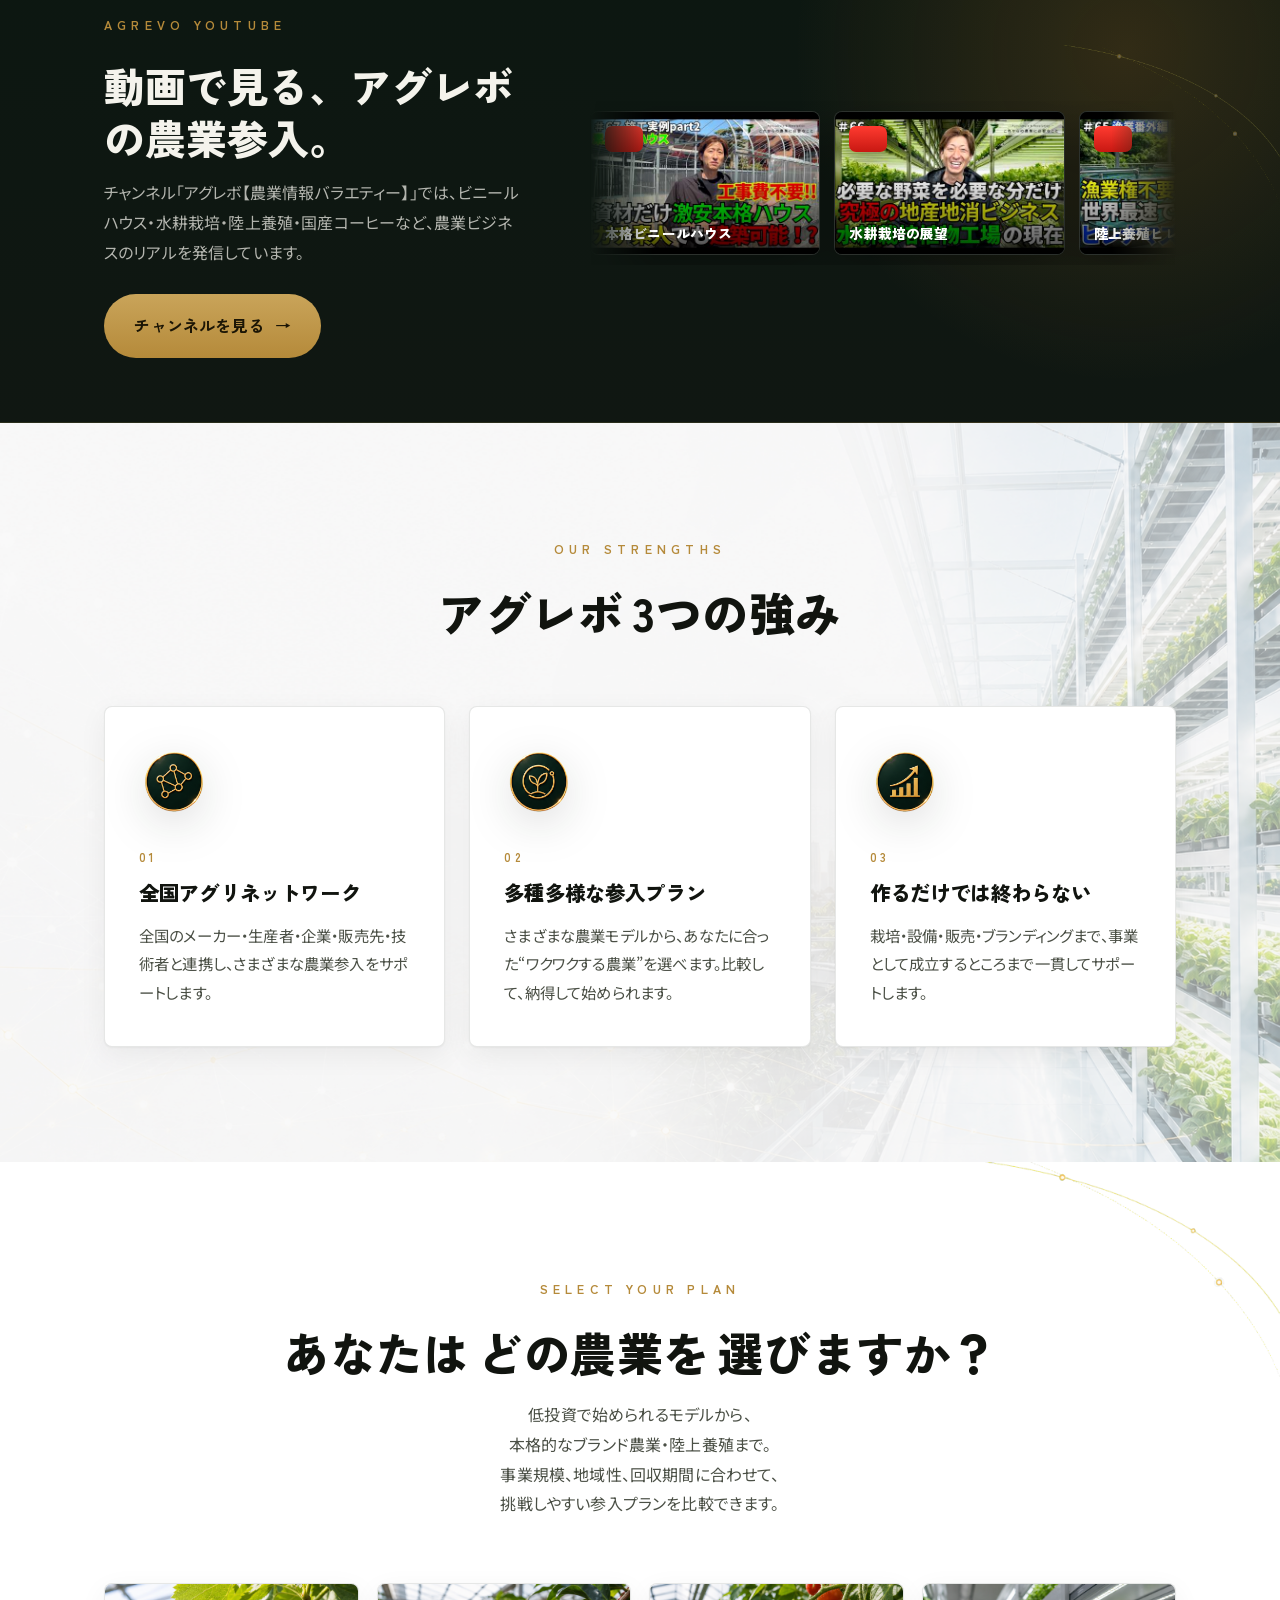
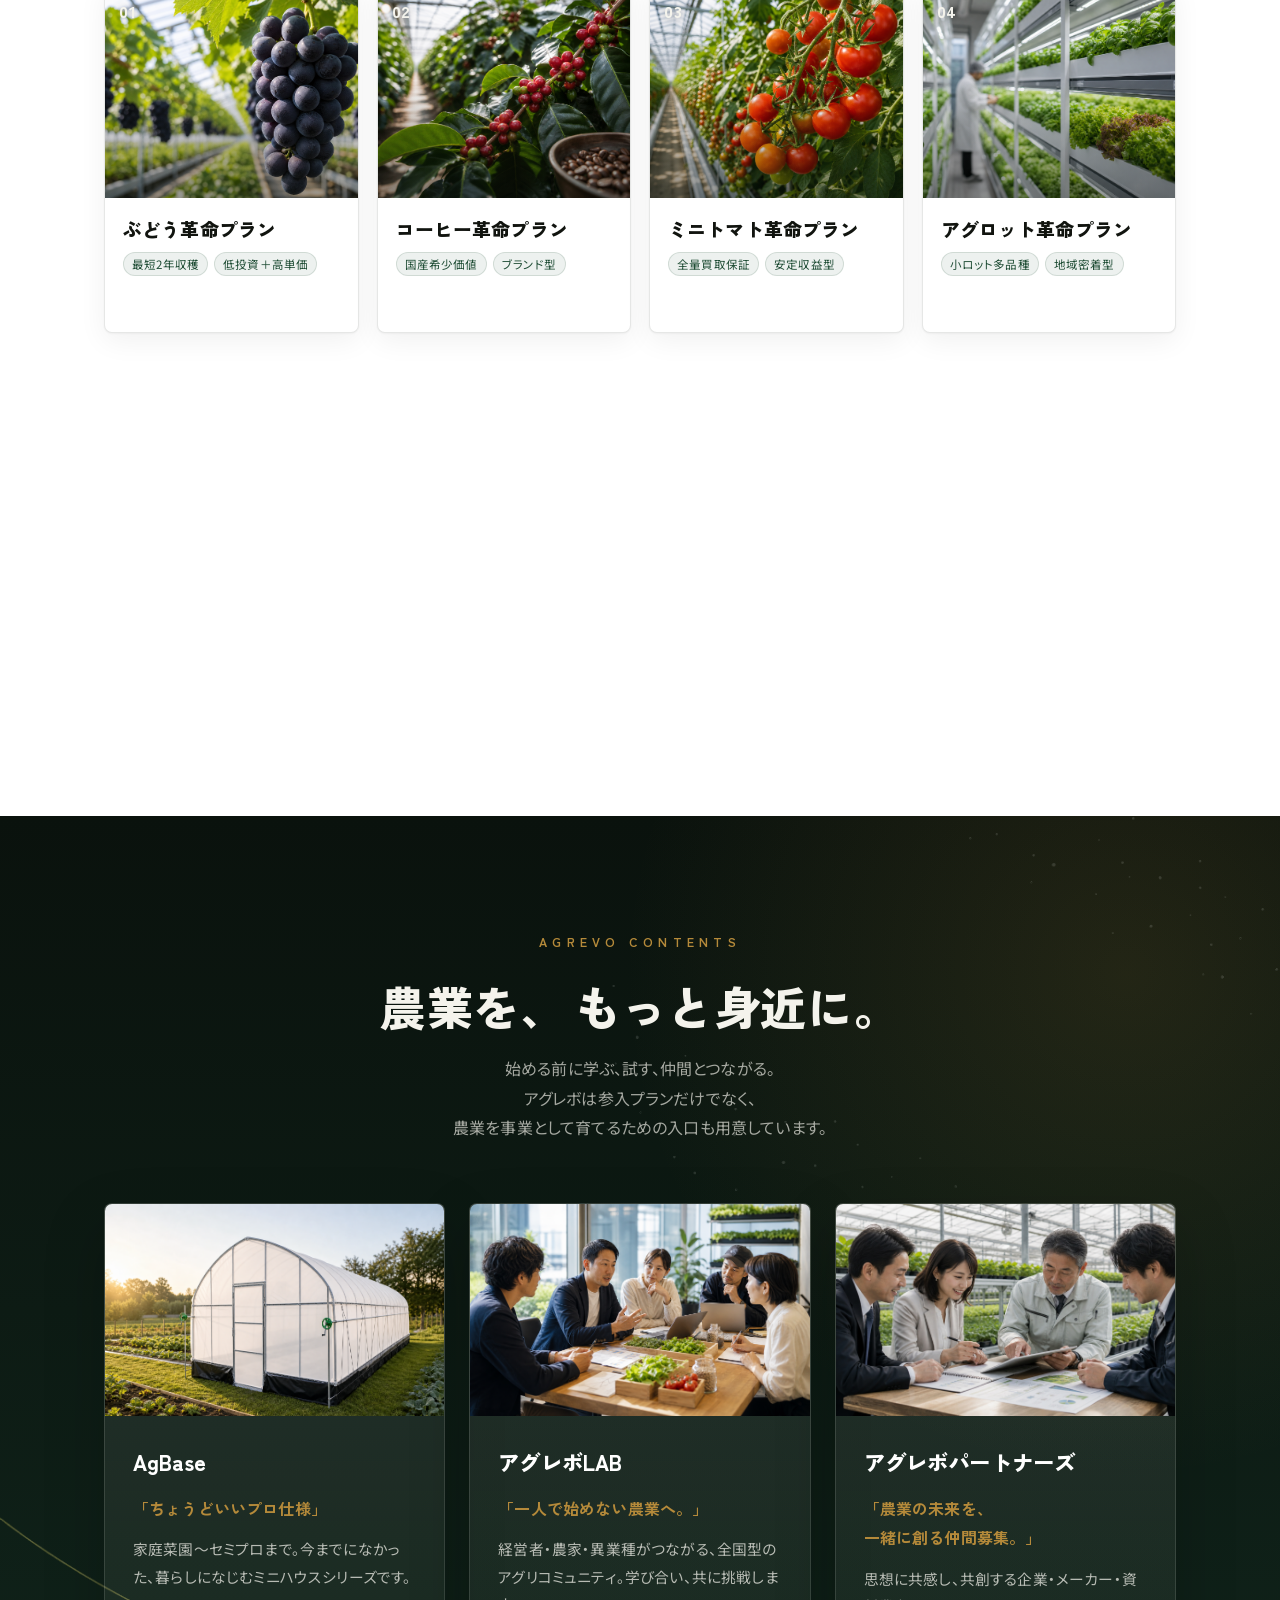
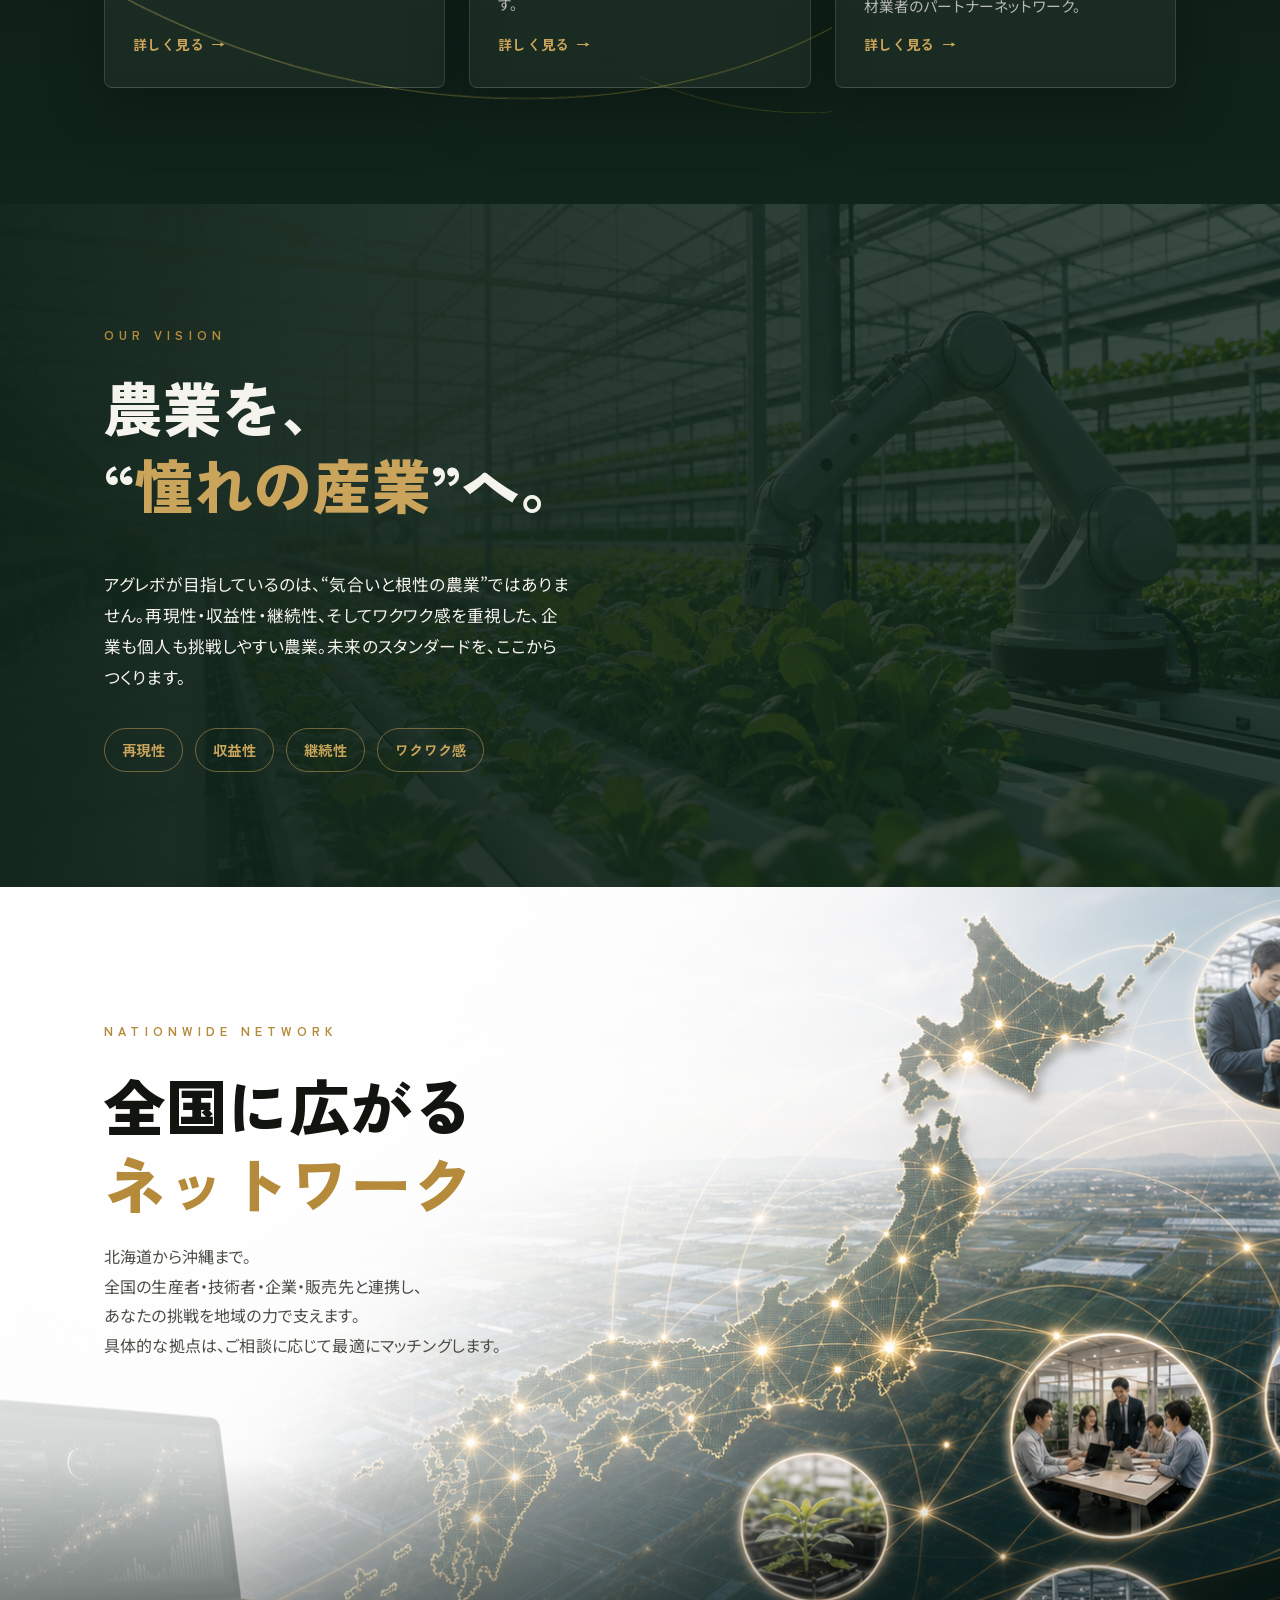
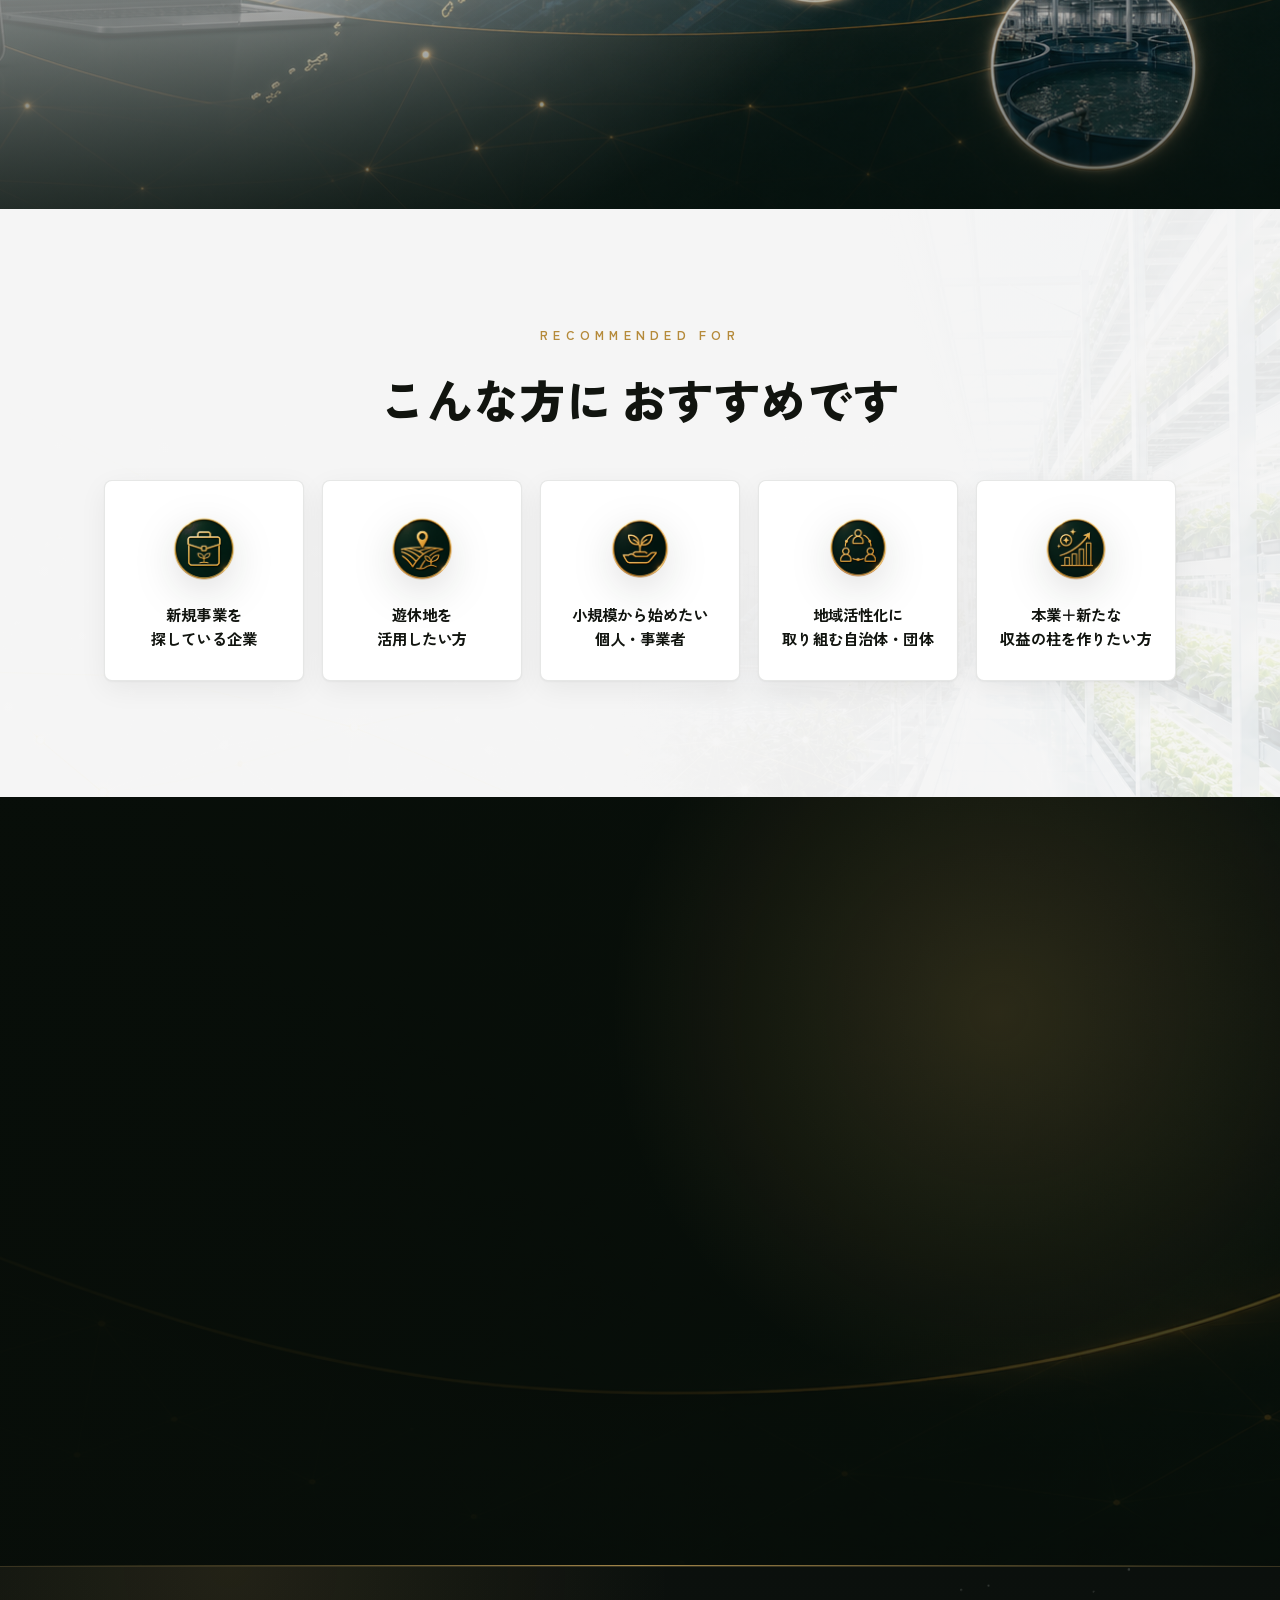
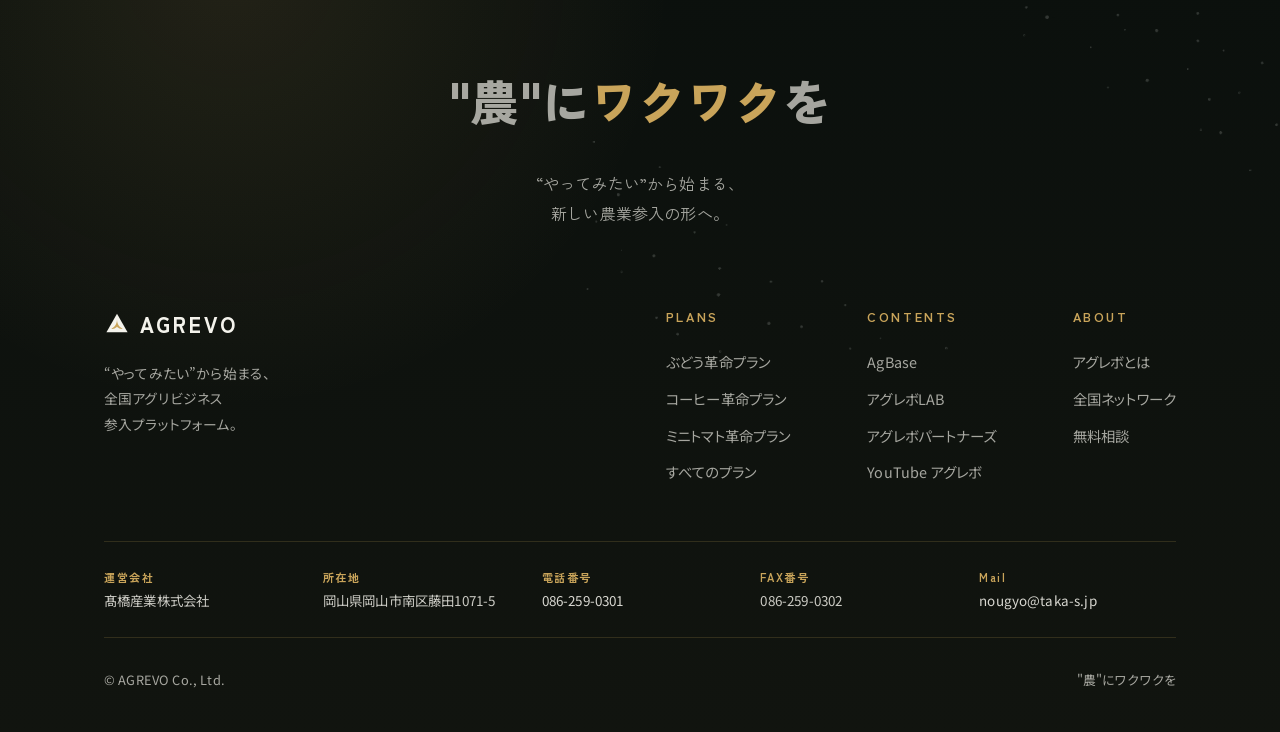
==== commit ac5aea76: "Use cache-safe clean strength icons" ====
--- a/index.html
+++ b/index.html
@@ -150,19 +150,19 @@
     <h2 class="section-title section-title--center"><span class="nowrap">アグレボ</span><span class="nowrap">3つの強み</span></h2>
     <div class="cards-3">
       <article class="scard reveal">
-        <img class="scard__icon" src="assets/strength-network.png" alt="" aria-hidden="true" />
+        <img class="scard__icon" src="assets/strength-network-clean.png" alt="" aria-hidden="true" />
         <span class="scard__num">01</span>
         <h3>全国アグリネットワーク</h3>
         <p>全国のメーカー・生産者・企業・販売先・技術者と連携し、さまざまな農業参入をサポートします。</p>
       </article>
       <article class="scard reveal">
-        <img class="scard__icon" src="assets/strength-plan-selection.png" alt="" aria-hidden="true" />
+        <img class="scard__icon" src="assets/strength-plan-selection-clean.png" alt="" aria-hidden="true" />
         <span class="scard__num">02</span>
         <h3>多種多様な参入プラン</h3>
         <p>さまざまな農業モデルから、あなたに合った“ワクワクする農業”を選べます。比較して、納得して始められます。</p>
       </article>
       <article class="scard reveal">
-        <img class="scard__icon" src="assets/strength-growth-support.png" alt="" aria-hidden="true" />
+        <img class="scard__icon" src="assets/strength-growth-support-clean.png" alt="" aria-hidden="true" />
         <span class="scard__num">03</span>
         <h3>作るだけでは終わらない</h3>
         <p>栽培・設備・販売・ブランディングまで、事業として成立するところまで一貫してサポートします。</p>
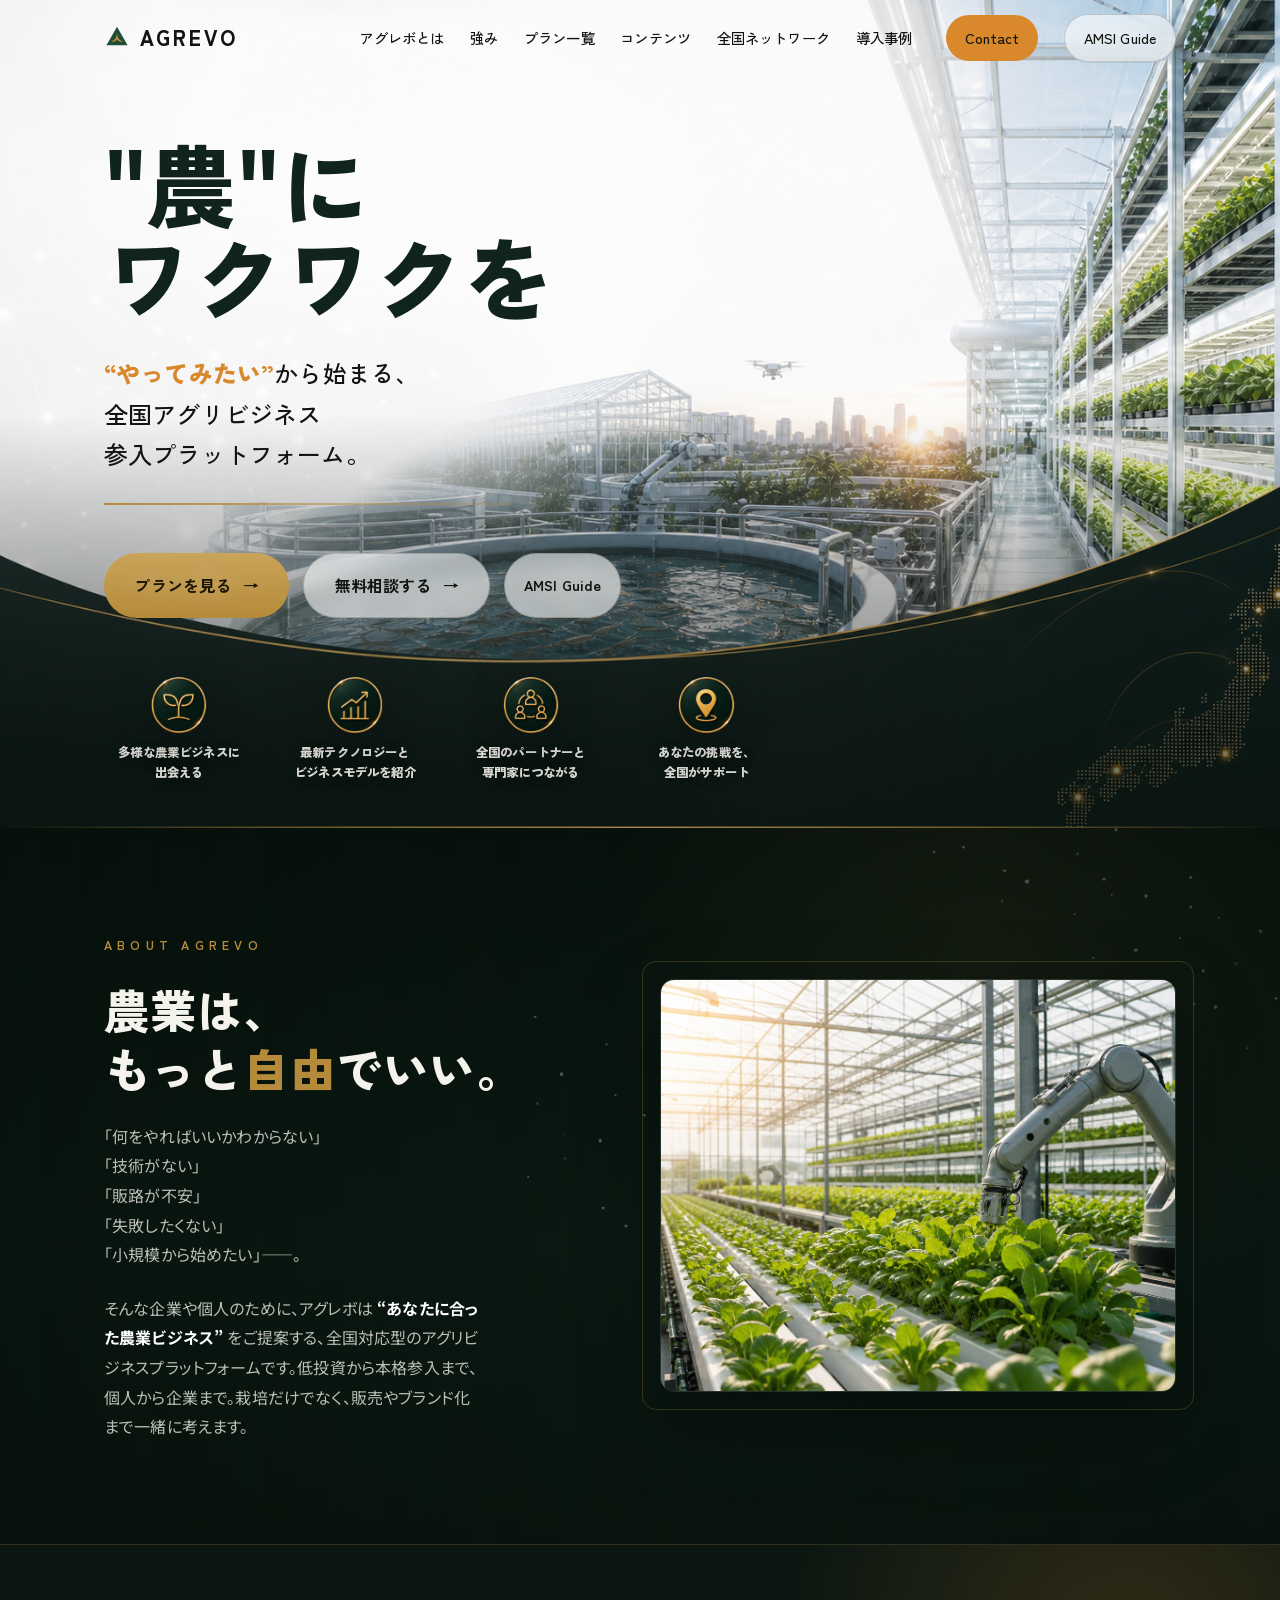
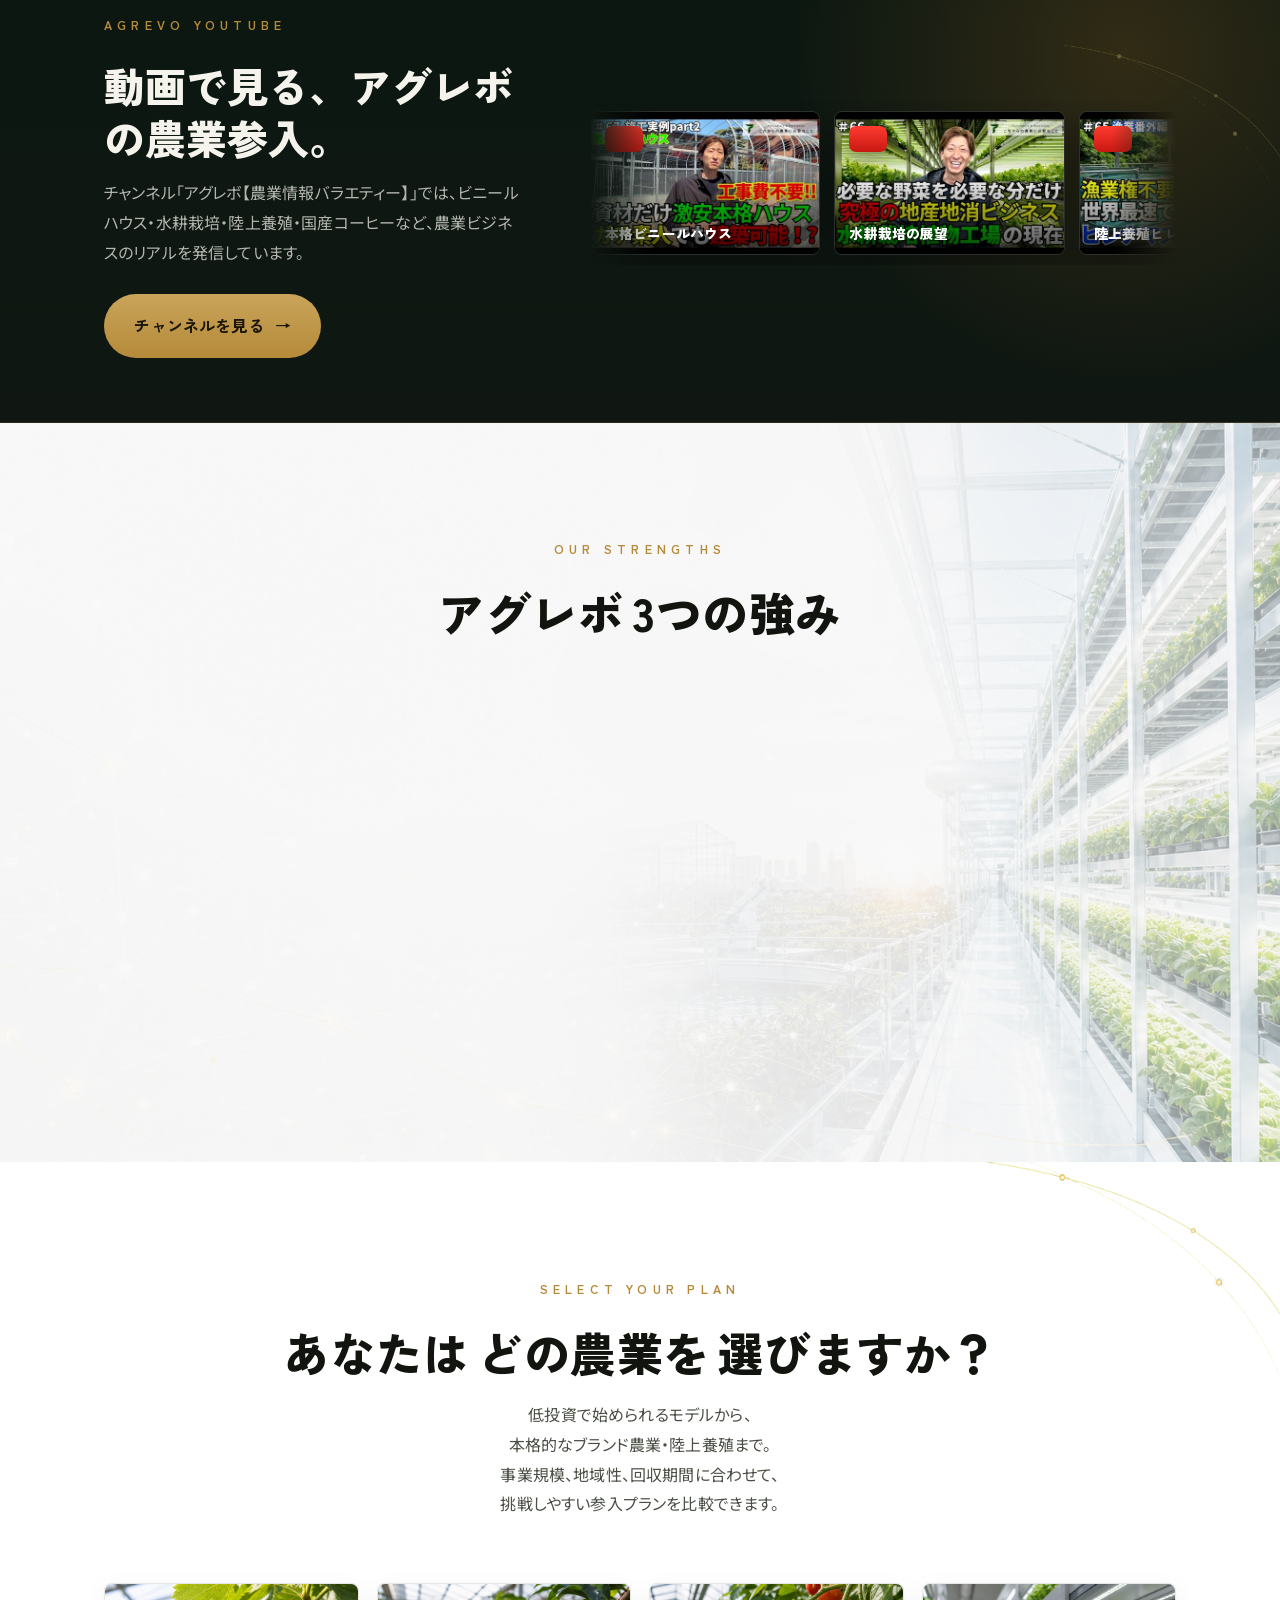
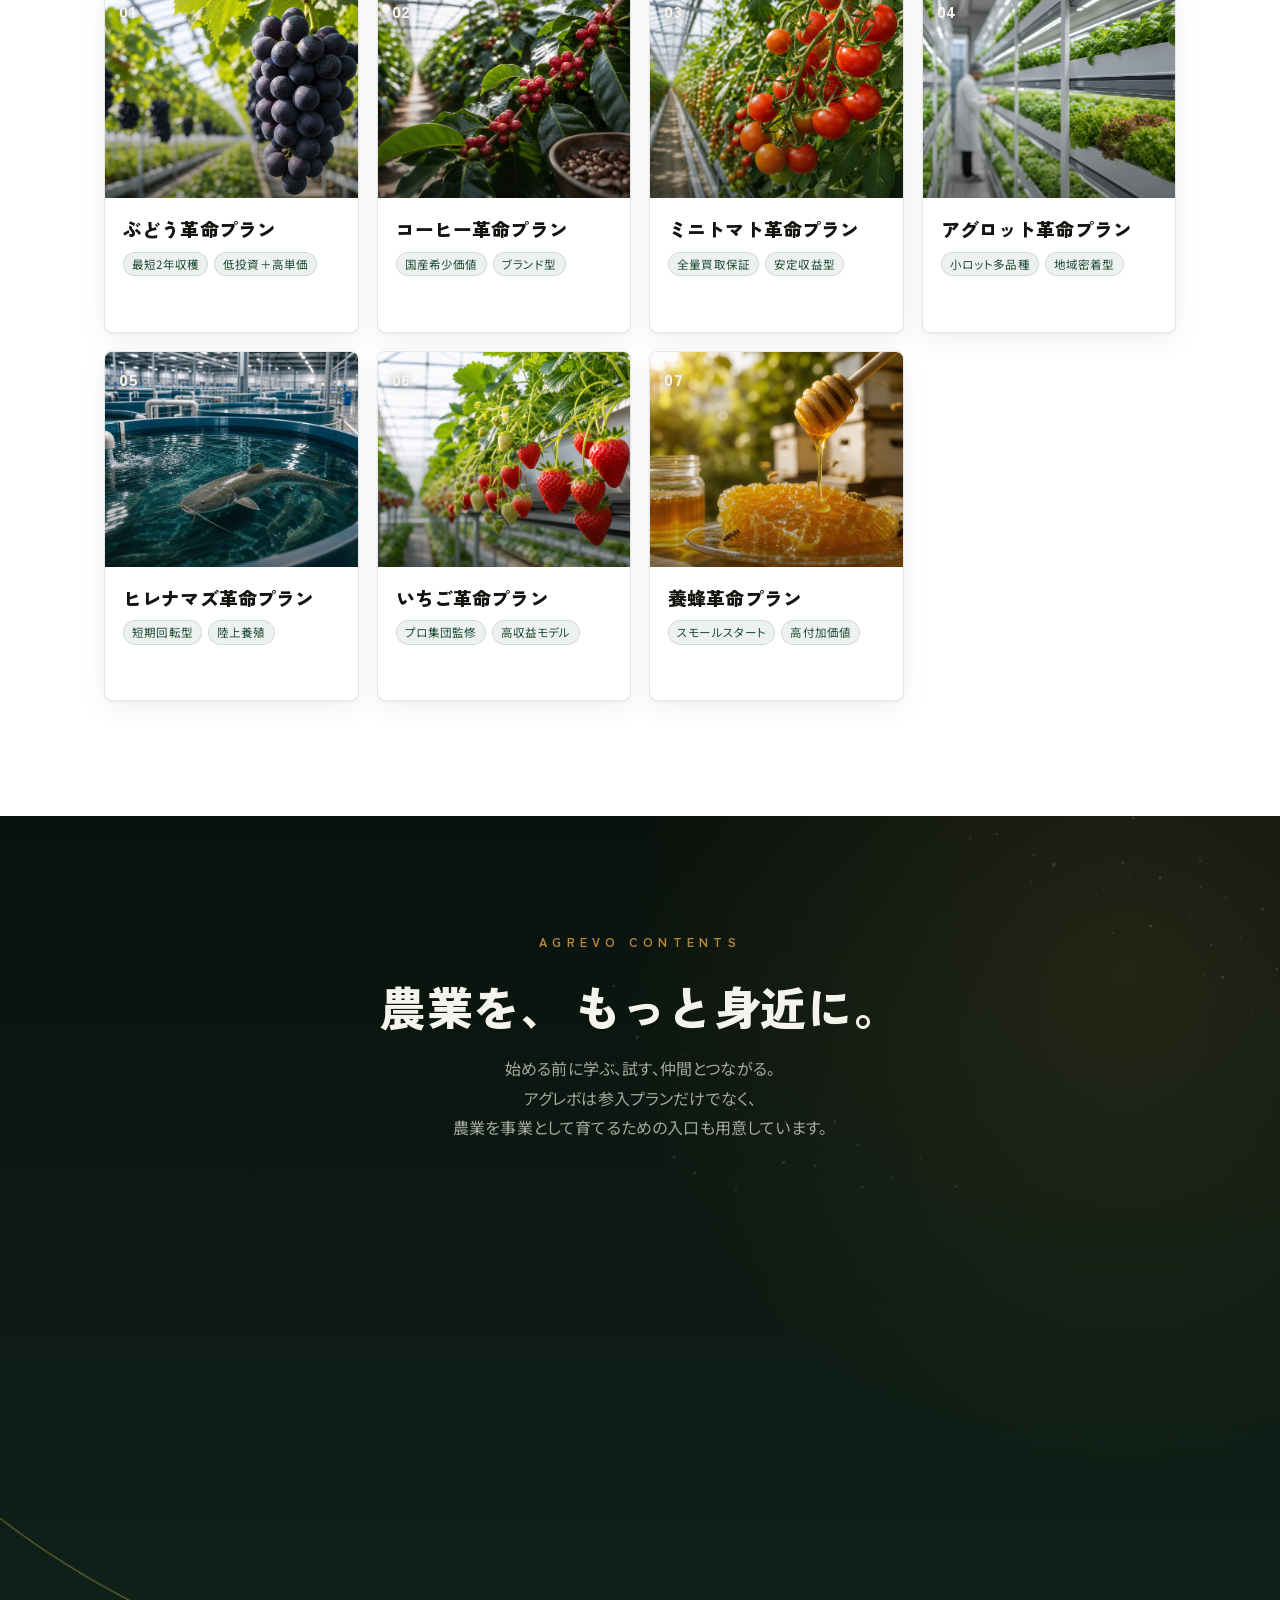
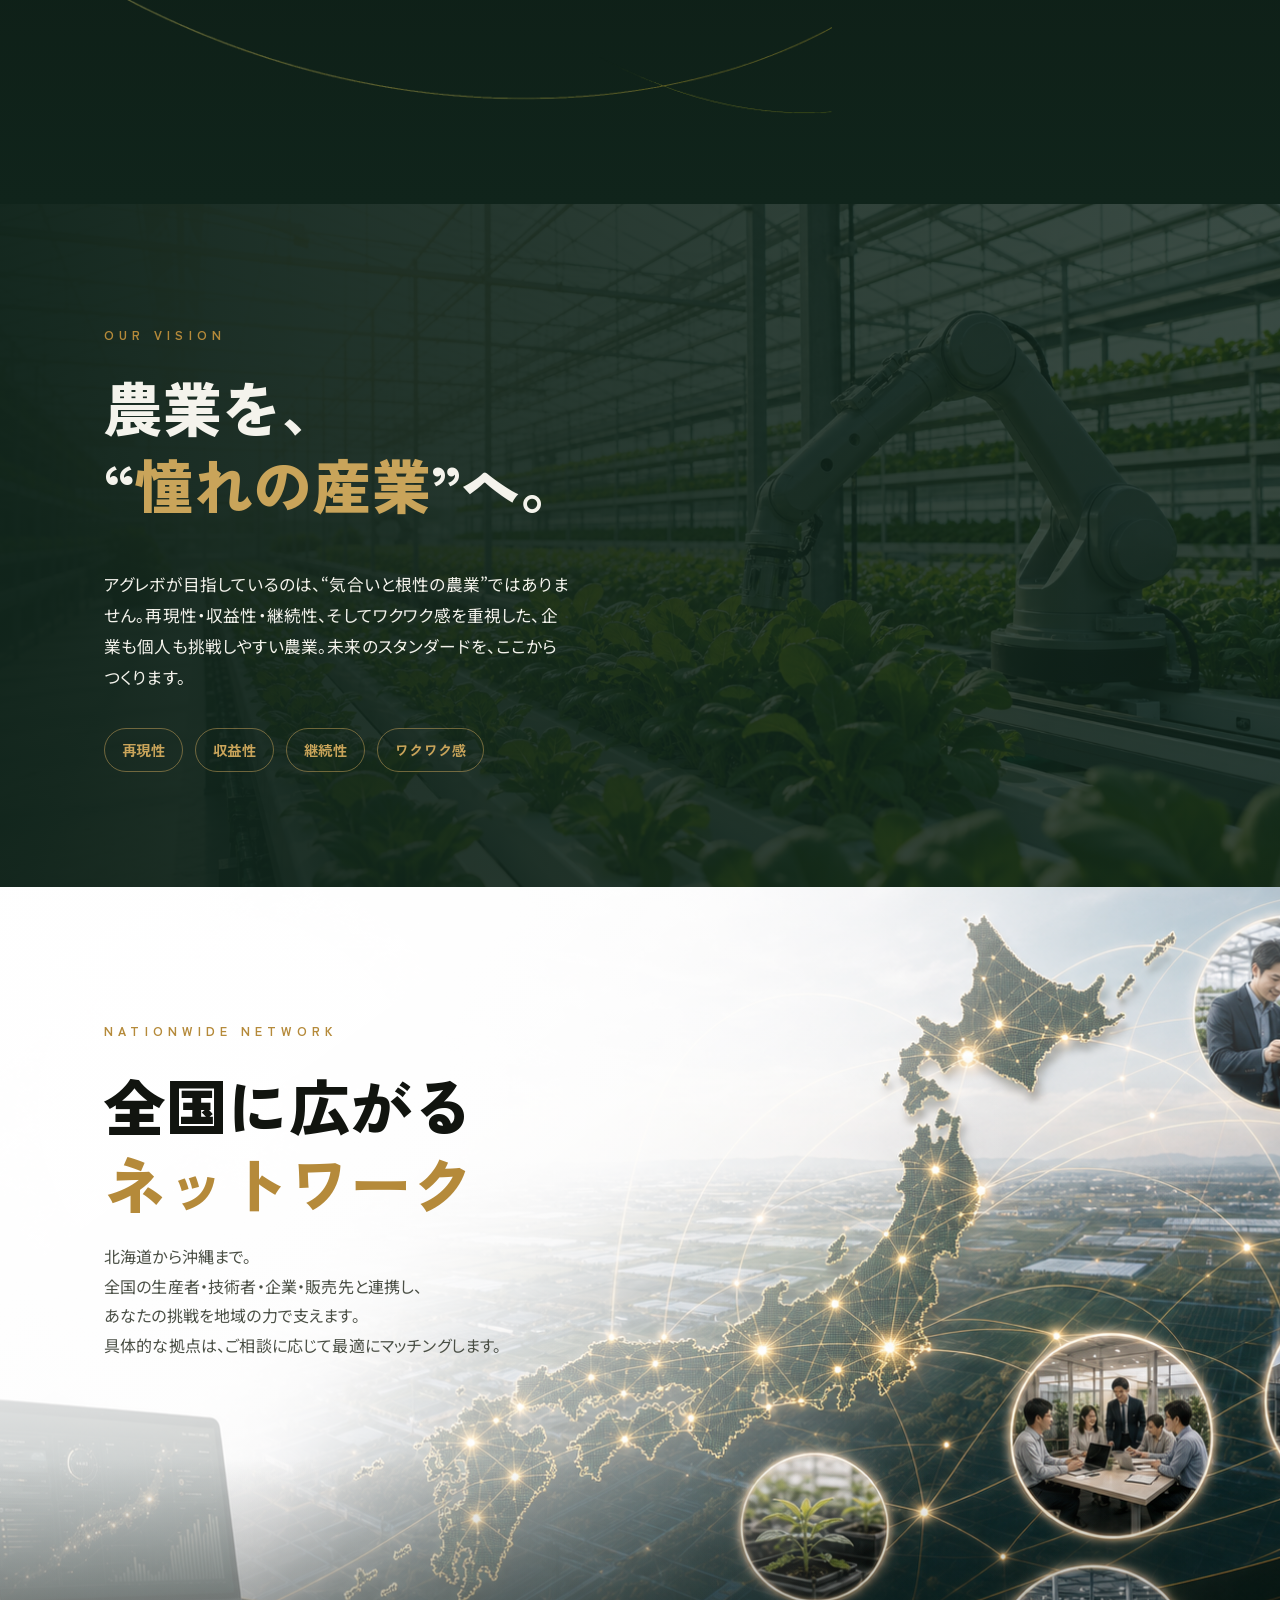
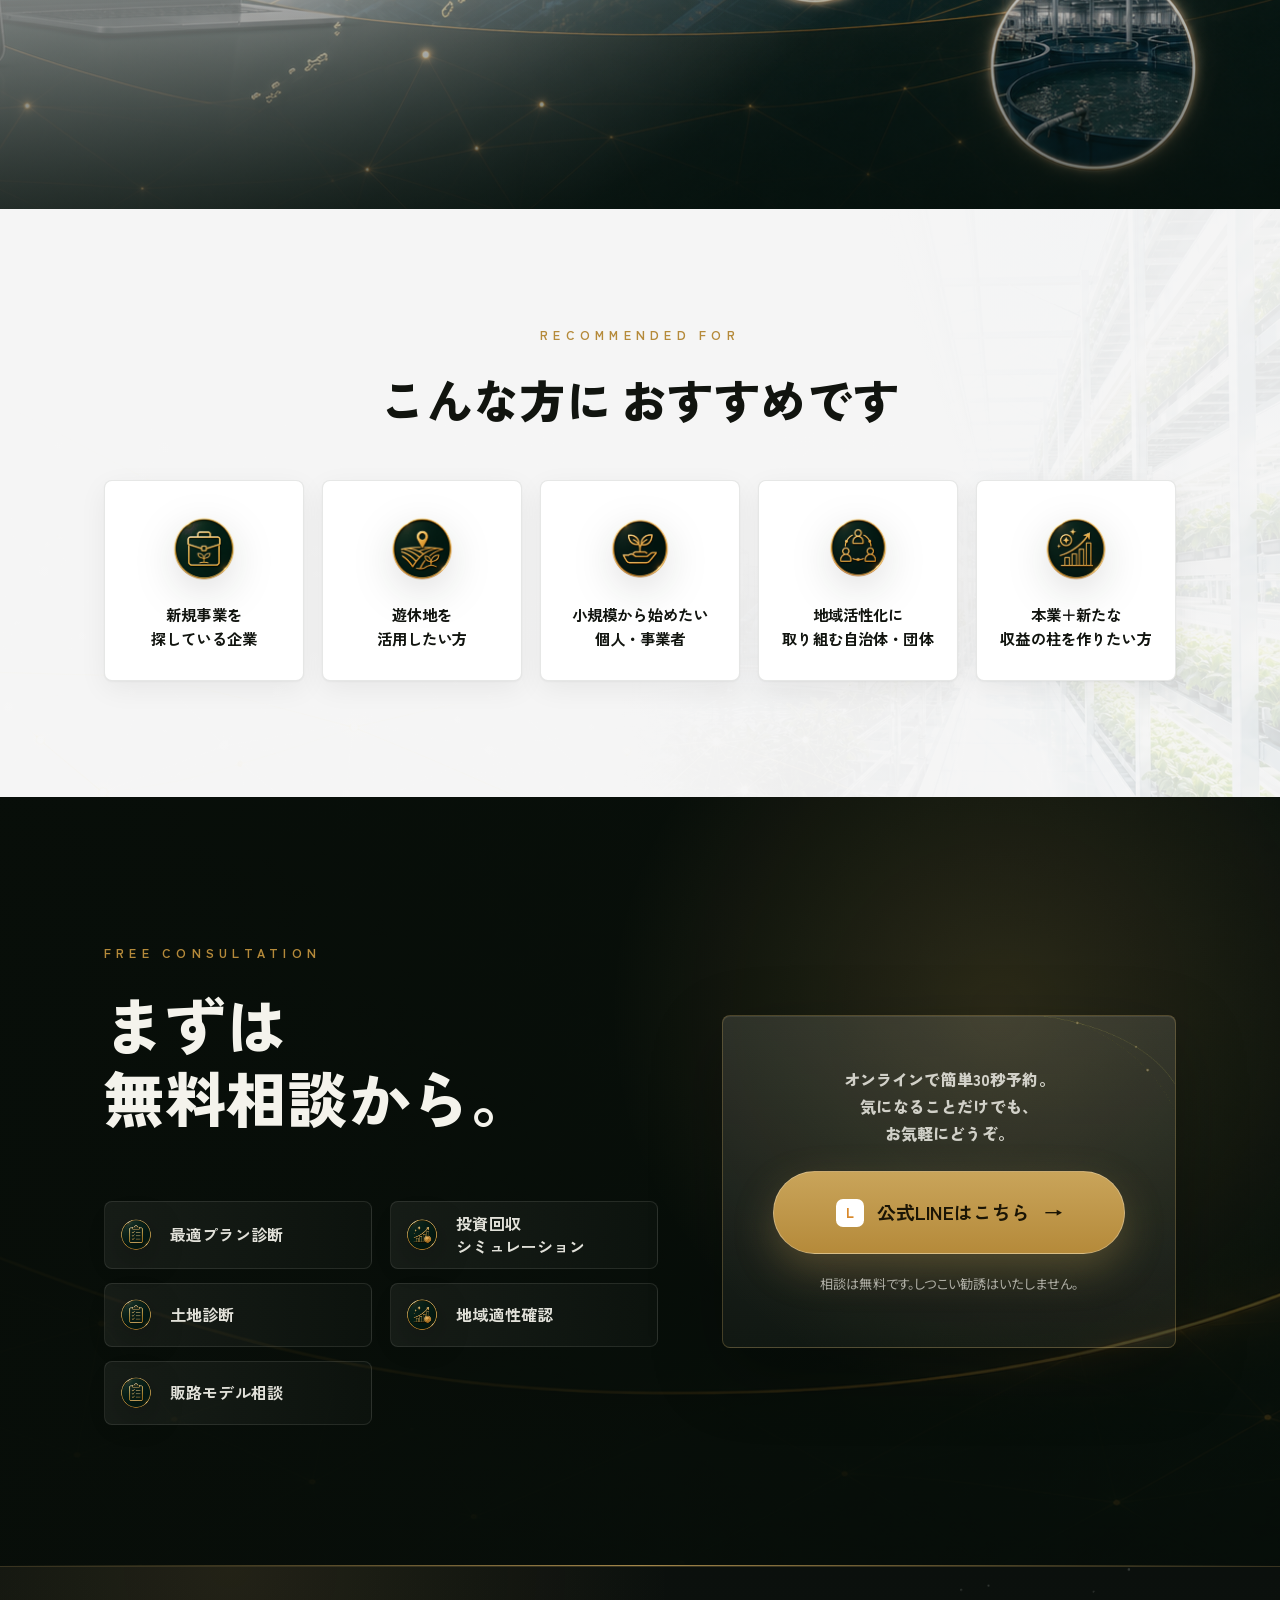
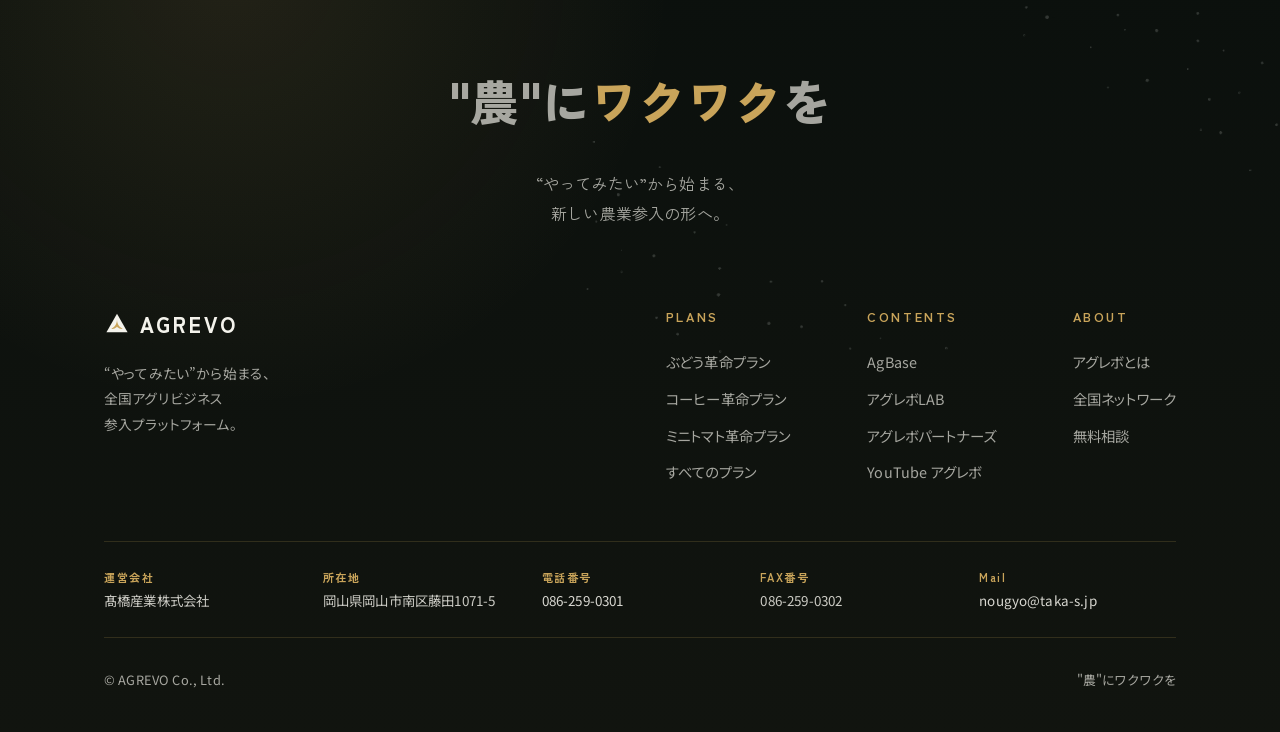
==== commit 7808f430: "chore: nightly checkpoint 2026-07-17" ====
--- a/index.html
+++ b/index.html
@@ -29,7 +29,8 @@
       <a href="#contents">コンテンツ</a>
       <a href="#network">全国ネットワーク</a>
       <a href="#recommend">導入事例</a>
-      <a class="btn btn--orange btn--sm header__cta" href="https://lin.ee/pdWLP3m" target="_blank" rel="noopener">無料相談する</a>
+      <a class="btn btn--orange btn--sm header__cta" href="https://lin.ee/pdWLP3m" target="_blank" rel="noopener">Contact</a>
+        <a class="btn btn--ghost-light btn--sm" href="amsi.html" data-popup="amsi">AMSI Guide</a>
     </nav>
     <button class="nav-toggle" id="navToggle" aria-label="メニュー">
       <span></span><span></span><span></span>
@@ -51,6 +52,7 @@
       <div class="hero__cta">
         <a class="btn btn--gold" href="#services">プランを見る <span class="arr">→</span></a>
         <a class="btn btn--ghost-light" href="https://lin.ee/pdWLP3m" target="_blank" rel="noopener">無料相談する <span class="arr">→</span></a>
+        <a class="btn btn--ghost-light btn--sm" href="amsi.html" data-popup="amsi">AMSI Guide</a>
       </div>
     </div>
   </div>
@@ -442,6 +444,34 @@
     nav.classList.remove('open'); toggle.classList.remove('open');
   }));
 
+  // Supplement page popup
+  const amsiLink = document.querySelector('[data-popup="amsi"]');
+  if (amsiLink) {
+    amsiLink.addEventListener('click', (event) => {
+      if (window.innerWidth < 768 || window.matchMedia('(pointer: coarse)').matches) {
+        return;
+      }
+      event.preventDefault();
+      const width = 1120;
+      const height = 920;
+      const dualScreenLeft = window.screenLeft ?? window.screenX ?? 0;
+      const dualScreenTop = window.screenTop ?? window.screenY ?? 0;
+      const left = Math.max(0, dualScreenLeft + Math.round((window.innerWidth - width) / 2));
+      const top = Math.max(0, dualScreenTop + Math.round((window.innerHeight - height) / 2));
+      const popup = window.open(
+        amsiLink.href,
+        'amsiSupplement',
+        `popup=yes,width=${width},height=${height},left=${left},top=${top},scrollbars=yes,resizable=yes`
+      );
+      if (popup) {
+        popup.focus();
+      } else {
+        window.location.href = amsiLink.href;
+      }
+    });
+  }
+
+
   // Scroll reveal
   const io = new IntersectionObserver((entries) => {
     entries.forEach((e, i) => {
